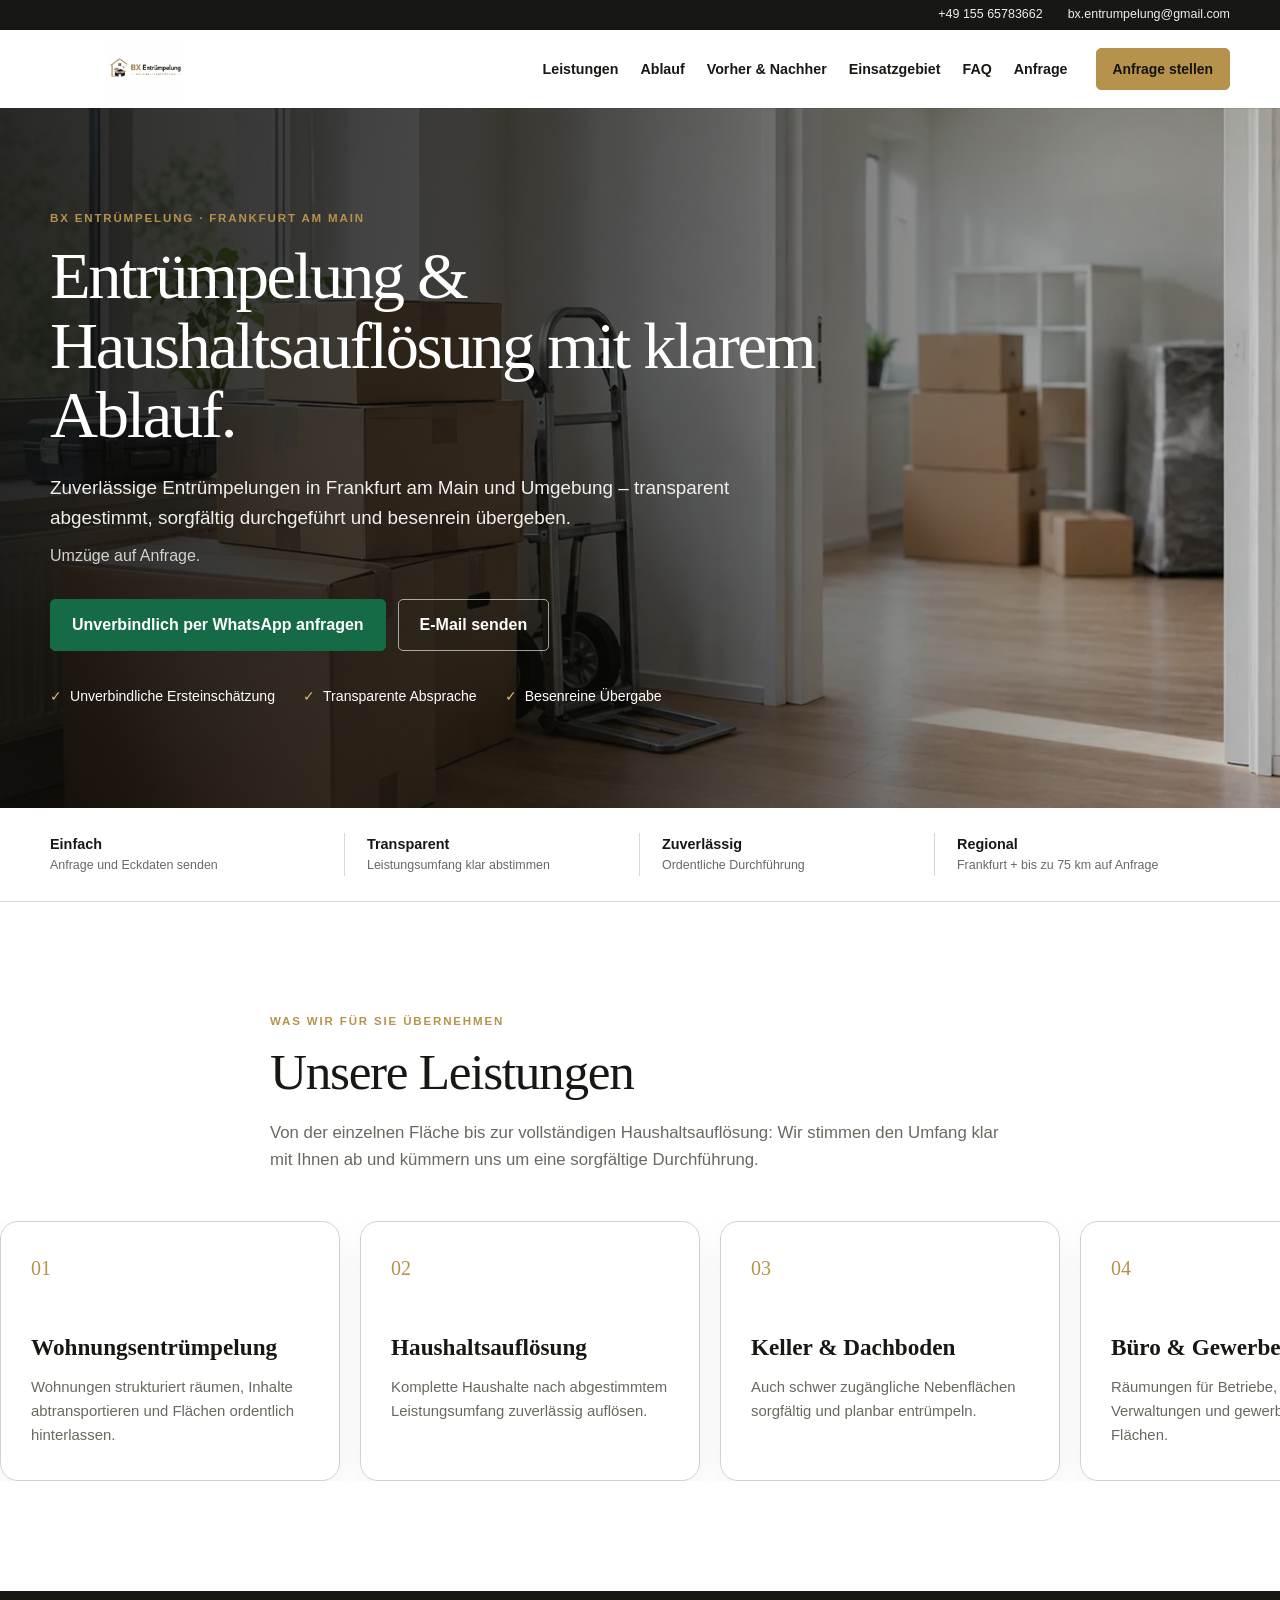
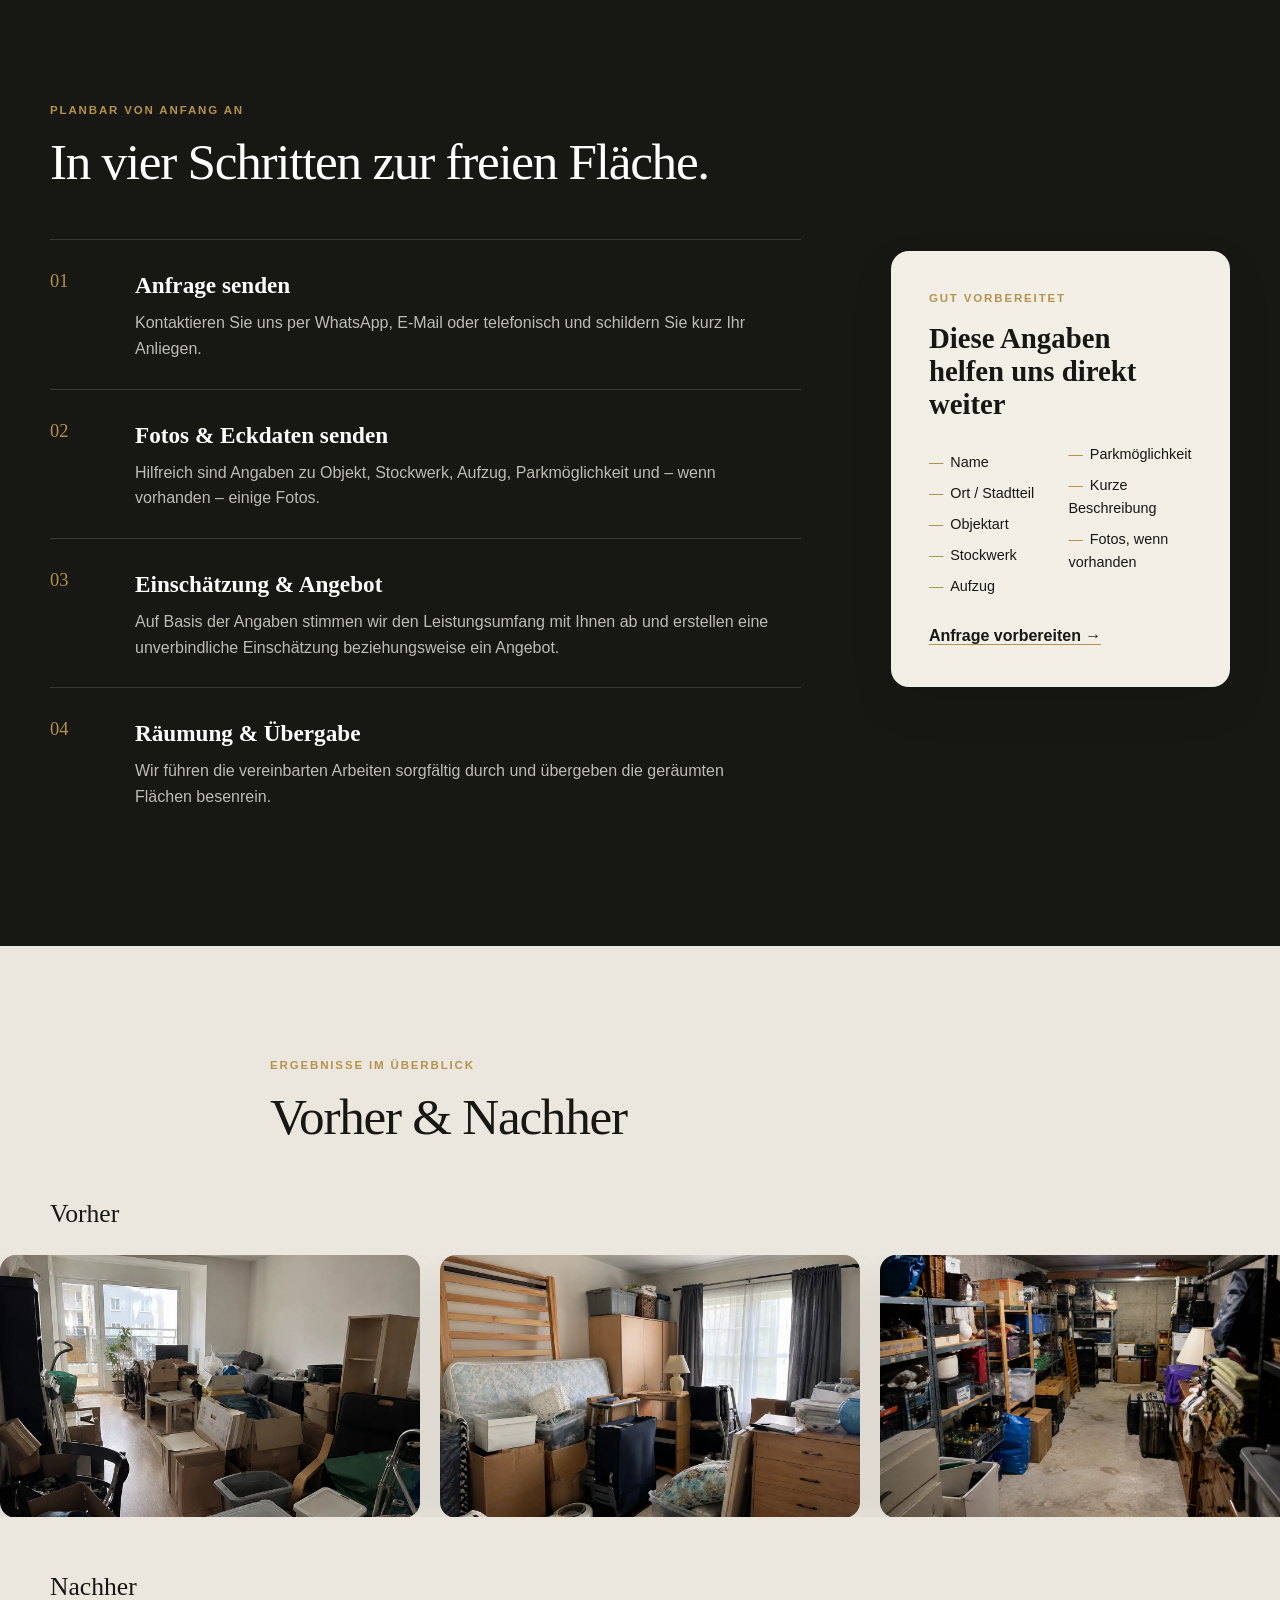
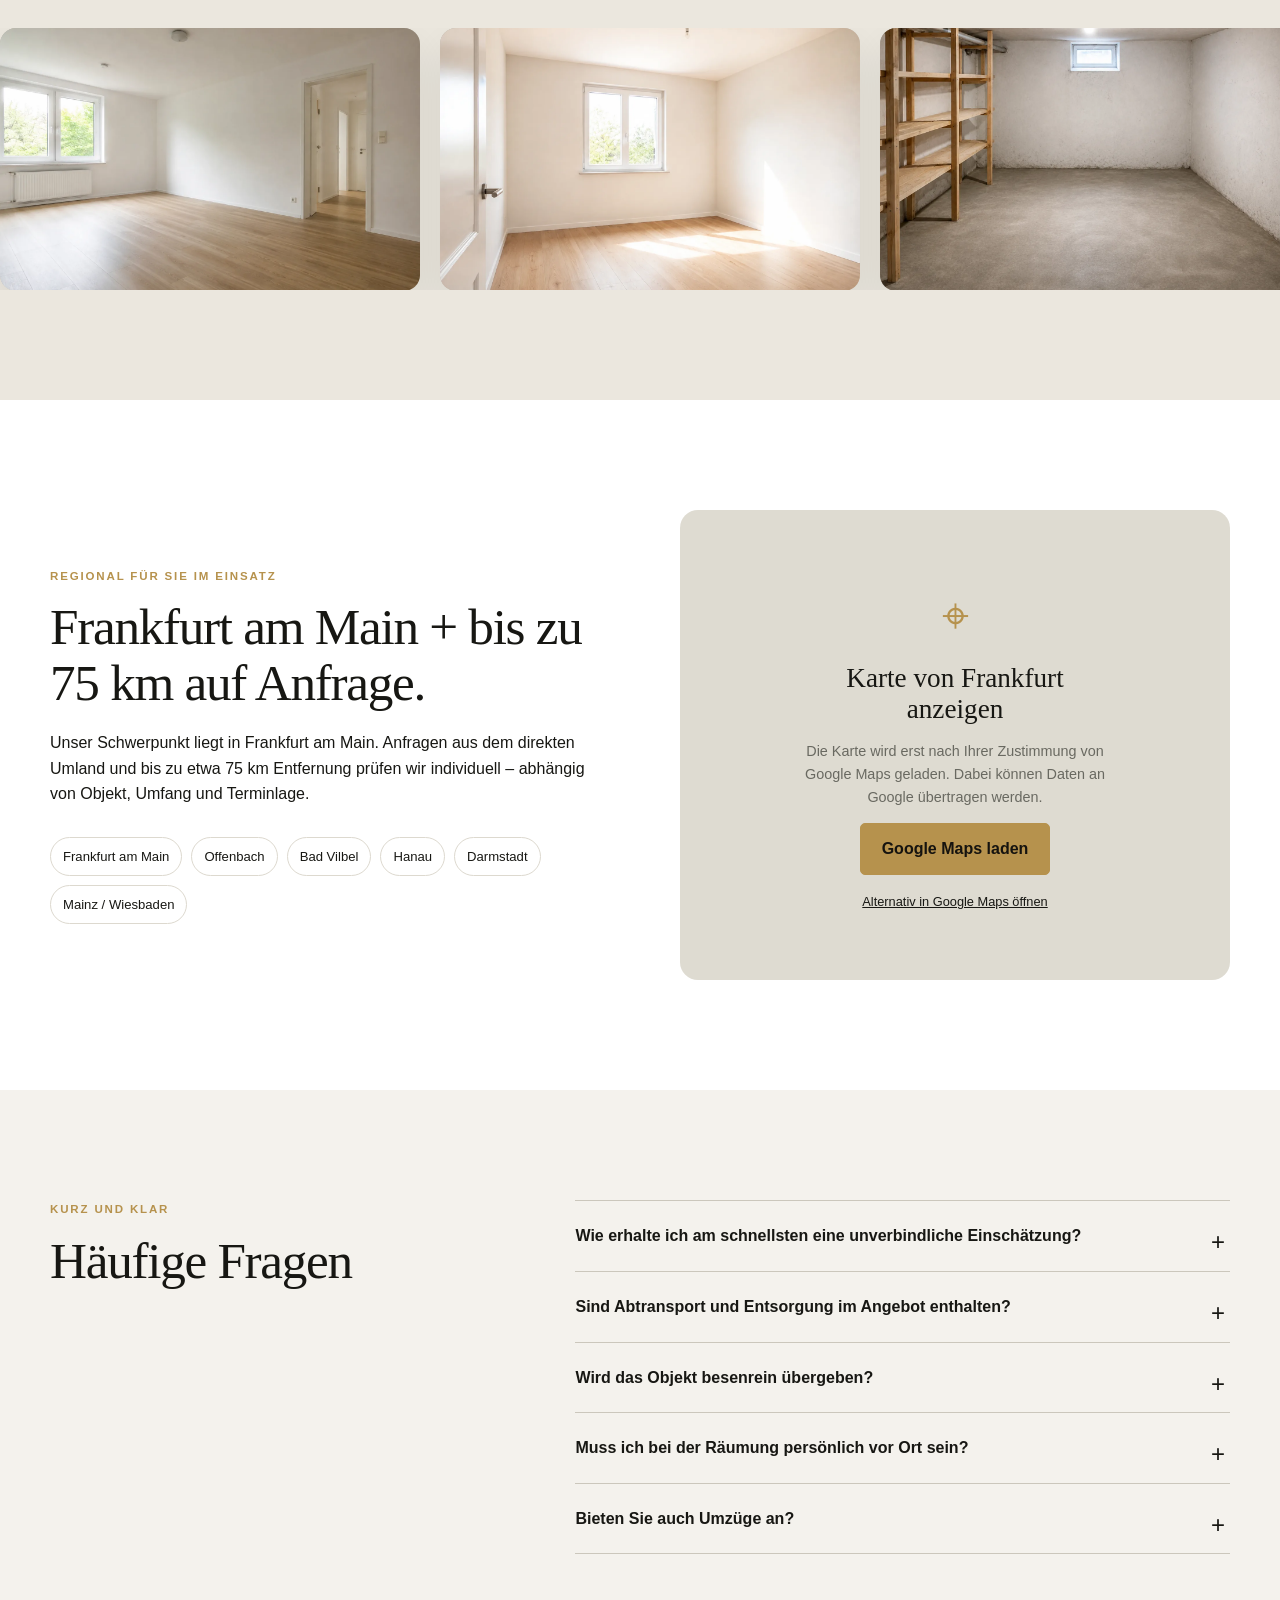
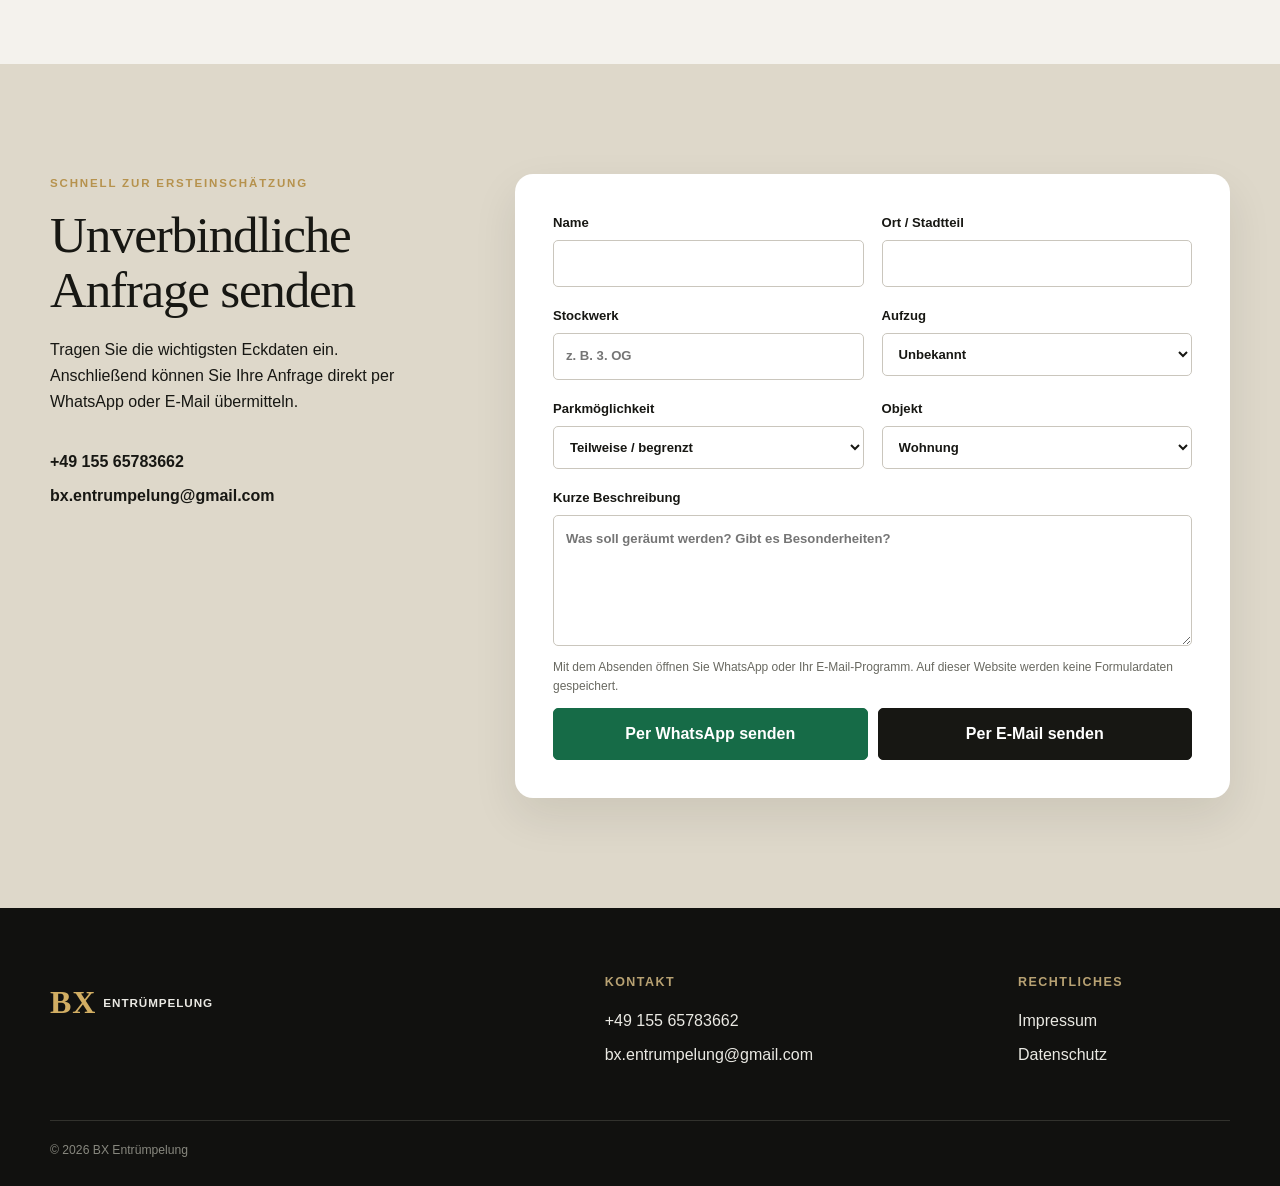
==== index.html @ ff0efdb0 "Fix reliable gallery image loading" ====
<!doctype html>
<html lang="de">
<head>
  <meta charset="utf-8">
  <meta name="viewport" content="width=device-width, initial-scale=1">
  <title>Entrümpelung Frankfurt | BX Entrümpelung &amp; Haushaltsauflösung</title>
  <meta name="description" content="BX Entrümpelung: Entrümpelung, Haushaltsauflösung und Wohnungsentrümpelung in Frankfurt. Transparent abgestimmt und besenrein übergeben.">
  <meta name="theme-color" content="#11110f">
  <meta property="og:title" content="Entrümpelung Frankfurt | BX Entrümpelung">
  <meta property="og:description" content="Zuverlässige Entrümpelungen und Haushaltsauflösungen in Frankfurt am Main und Umgebung.">
  <meta property="og:type" content="website">
  <meta property="og:locale" content="de_DE">
  <meta property="og:image" content="assets/images/hero.webp">
  <link rel="canonical" href="https://bazookabxbilal.github.io/bx-entruempelung-website/">
  <link rel="icon" type="image/webp" href="assets/images/logo-bx-entruempelung.webp">
  <link rel="stylesheet" href="styles.css">
  <script type="application/ld+json">{"@context":"https://schema.org","@type":"LocalBusiness","name":"BX Entrümpelung","description":"Entrümpelung und Haushaltsauflösung in Frankfurt am Main und Umgebung.","telephone":"+49 155 65783662","email":"bx.entrumpelung@gmail.com","address":{"@type":"PostalAddress","streetAddress":"Am Neuenberg 2","postalCode":"60435","addressLocality":"Frankfurt am Main","addressCountry":"DE"},"areaServed":"Frankfurt am Main und Umgebung","url":"https://bazookabxbilal.github.io/bx-entruempelung-website/"}</script>
  <script src="app.js" defer></script>
</head>
<body id="top">
  <a class="skip-link" href="#main">Zum Inhalt springen</a>
  <header class="site-header">
    <div class="contact-strip"><div class="shell"><a href="tel:+4915565783662">+49 155 65783662</a><a href="mailto:bx.entrumpelung@gmail.com">bx.entrumpelung@gmail.com</a></div></div>
    <div class="nav-shell shell">
      <a class="brand" href="#top" aria-label="BX Entrümpelung – Startseite"><img src="assets/images/logo-bx-entruempelung.webp" alt="BX Entrümpelung" width="190" height="64"><span class="brand-fallback" aria-hidden="true"><b>BX</b> ENTRÜMPELUNG</span></a>
      <button class="menu-toggle" type="button" aria-expanded="false" aria-controls="site-nav"><span></span><span></span><span></span><span class="sr-only">Menü öffnen</span></button>
      <nav id="site-nav" aria-label="Hauptnavigation"><a href="#leistungen">Leistungen</a><a href="#ablauf">Ablauf</a><a href="#referenzen">Vorher &amp; Nachher</a><a href="#gebiet">Einsatzgebiet</a><a href="#faq">FAQ</a><a href="#anfrage">Anfrage</a></nav>
      <a class="button button-small desktop-cta" href="#anfrage">Anfrage stellen</a>
    </div>
  </header>

  <main id="main">
    <section class="hero" aria-labelledby="hero-title">
      <div class="hero-media" aria-hidden="true"></div><div class="hero-shade" aria-hidden="true"></div>
      <div class="shell hero-inner reveal">
        <p class="eyebrow">BX Entrümpelung · Frankfurt am Main</p>
        <h1 id="hero-title">Entrümpelung &amp; Haushaltsauflösung mit klarem Ablauf.</h1>
        <p class="hero-copy">Zuverlässige Entrümpelungen in Frankfurt am Main und Umgebung – transparent abgestimmt, sorgfältig durchgeführt und besenrein übergeben.</p>
        <p class="quiet-note">Umzüge auf Anfrage.</p>
        <div class="hero-actions"><a class="button button-whatsapp" href="https://wa.me/4915565783662?text=Hallo%20liebes%20Team%20von%20BX%20Entr%C3%BCmpelung%2C%20ich%20m%C3%B6chte%20gern%20unverbindlich%20anfragen." target="_blank" rel="noopener">Unverbindlich per WhatsApp anfragen</a><a class="button button-ghost" href="mailto:bx.entrumpelung@gmail.com">E-Mail senden</a></div>
        <ul class="hero-trust"><li>Unverbindliche Ersteinschätzung</li><li>Transparente Absprache</li><li>Besenreine Übergabe</li></ul>
      </div>
    </section>

    <section class="trust-bar" aria-label="Ihre Vorteile"><div class="shell trust-grid"><div><b>Einfach</b><span>Anfrage und Eckdaten senden</span></div><div><b>Transparent</b><span>Leistungsumfang klar abstimmen</span></div><div><b>Zuverlässig</b><span>Ordentliche Durchführung</span></div><div><b>Regional</b><span>Frankfurt + bis zu 75 km auf Anfrage</span></div></div></section>

    <section class="section" id="leistungen"><div class="shell section-head reveal"><p class="eyebrow">Was wir für Sie übernehmen</p><h2>Unsere Leistungen</h2><p>Von der einzelnen Fläche bis zur vollständigen Haushaltsauflösung: Wir stimmen den Umfang klar mit Ihnen ab und kümmern uns um eine sorgfältige Durchführung.</p></div>
      <div class="marquee services-marquee" aria-label="Leistungen"><div class="marquee-track">
        <article class="service-card"><span>01</span><h3>Wohnungsentrümpelung</h3><p>Wohnungen strukturiert räumen, Inhalte abtransportieren und Flächen ordentlich hinterlassen.</p></article>
        <article class="service-card"><span>02</span><h3>Haushaltsauflösung</h3><p>Komplette Haushalte nach abgestimmtem Leistungsumfang zuverlässig auflösen.</p></article>
        <article class="service-card"><span>03</span><h3>Keller &amp; Dachboden</h3><p>Auch schwer zugängliche Nebenflächen sorgfältig und planbar entrümpeln.</p></article>
        <article class="service-card"><span>04</span><h3>Büro &amp; Gewerbe</h3><p>Räumungen für Betriebe, Büros, Verwaltungen und gewerblich genutzte Flächen.</p></article>
        <article class="service-card"><span>05</span><h3>Abbau &amp; Abtransport</h3><p>Leichte Abbauarbeiten sowie fachgerechter Abtransport nach Vereinbarung.</p></article>
        <article class="service-card"><span>06</span><h3>Besenreine Übergabe</h3><p>Nach Abschluss werden die geräumten Flächen ordentlich und besenrein übergeben.</p></article>
        <article class="service-card"><span>07</span><h3>Umzüge auf Anfrage</h3><p>Kleinere Umzüge und Umzugsunterstützung als zusätzliche Leistung.</p></article>
      </div></div>
    </section>

    <section class="section section-dark" id="ablauf"><div class="shell process-layout"><div><div class="section-head reveal"><p class="eyebrow">Planbar von Anfang an</p><h2>In vier Schritten zur freien Fläche.</h2></div><ol class="steps">
      <li class="reveal"><span>01</span><div><h3>Anfrage senden</h3><p>Kontaktieren Sie uns per WhatsApp, E-Mail oder telefonisch und schildern Sie kurz Ihr Anliegen.</p></div></li>
      <li class="reveal"><span>02</span><div><h3>Fotos &amp; Eckdaten senden</h3><p>Hilfreich sind Angaben zu Objekt, Stockwerk, Aufzug, Parkmöglichkeit und – wenn vorhanden – einige Fotos.</p></div></li>
      <li class="reveal"><span>03</span><div><h3>Einschätzung &amp; Angebot</h3><p>Auf Basis der Angaben stimmen wir den Leistungsumfang mit Ihnen ab und erstellen eine unverbindliche Einschätzung beziehungsweise ein Angebot.</p></div></li>
      <li class="reveal"><span>04</span><div><h3>Räumung &amp; Übergabe</h3><p>Wir führen die vereinbarten Arbeiten sorgfältig durch und übergeben die geräumten Flächen besenrein.</p></div></li>
    </ol></div><aside class="info-card reveal"><p class="eyebrow">Gut vorbereitet</p><h3>Diese Angaben helfen uns direkt weiter</h3><ul><li>Name</li><li>Ort / Stadtteil</li><li>Objektart</li><li>Stockwerk</li><li>Aufzug</li><li>Parkmöglichkeit</li><li>Kurze Beschreibung</li><li>Fotos, wenn vorhanden</li></ul><a class="text-link" href="#anfrage">Anfrage vorbereiten →</a></aside></div></section>

    <section class="section gallery-section" id="referenzen"><div class="shell section-head reveal"><p class="eyebrow">Ergebnisse im Überblick</p><h2>Vorher &amp; Nachher</h2></div>
      <div class="gallery-row"><div class="shell"><h3>Vorher</h3></div><div class="marquee gallery-marquee"><div class="marquee-track gallery-track" data-gallery="before"><figure><img src="assets/images/before-1.webp" alt="Raum vor der Entrümpelung" loading="eager" decoding="async" width="640" height="420"></figure><figure><img src="assets/images/before-2.webp" alt="Fläche vor der Räumung" loading="eager" decoding="async" width="640" height="420"></figure><figure><img src="assets/images/before-3.webp" alt="Objekt vor der Haushaltsauflösung" loading="eager" decoding="async" width="640" height="420"></figure></div></div></div>
      <div class="gallery-row"><div class="shell"><h3>Nachher</h3></div><div class="marquee gallery-marquee reverse"><div class="marquee-track gallery-track" data-gallery="after"><figure><img src="assets/images/after-1.webp" alt="Besenreiner Raum nach der Entrümpelung" loading="eager" decoding="async" width="640" height="420"></figure><figure><img src="assets/images/after-2.webp" alt="Geräumte Fläche nach Abschluss" loading="eager" decoding="async" width="640" height="420"></figure><figure><img src="assets/images/after-3.webp" alt="Ordentlich übergebenes Objekt" loading="eager" decoding="async" width="640" height="420"></figure></div></div></div>
    </section>

    <section class="section" id="gebiet"><div class="shell area-layout"><div class="section-head reveal"><p class="eyebrow">Regional für Sie im Einsatz</p><h2>Frankfurt am Main + bis zu 75 km auf Anfrage.</h2><p>Unser Schwerpunkt liegt in Frankfurt am Main. Anfragen aus dem direkten Umland und bis zu etwa 75 km Entfernung prüfen wir individuell – abhängig von Objekt, Umfang und Terminlage.</p><ul class="city-list"><li>Frankfurt am Main</li><li>Offenbach</li><li>Bad Vilbel</li><li>Hanau</li><li>Darmstadt</li><li>Mainz / Wiesbaden</li></ul></div><div class="map-consent reveal" data-map><div><span class="map-mark" aria-hidden="true">⌖</span><h3>Karte von Frankfurt anzeigen</h3><p>Die Karte wird erst nach Ihrer Zustimmung von Google Maps geladen. Dabei können Daten an Google übertragen werden.</p><button class="button map-button" type="button">Google Maps laden</button><a href="https://www.google.com/maps/search/?api=1&amp;query=Frankfurt+am+Main" target="_blank" rel="noopener">Alternativ in Google Maps öffnen</a></div></div></div></section>

    <section class="section section-soft" id="faq"><div class="shell faq-layout"><div class="section-head reveal"><p class="eyebrow">Kurz und klar</p><h2>Häufige Fragen</h2></div><div class="faq-list reveal">
      <details><summary>Wie erhalte ich am schnellsten eine unverbindliche Einschätzung?</summary><p>Am schnellsten über WhatsApp oder E-Mail mit einigen Fotos und den wichtigsten Eckdaten wie Ort, Objektart, Stockwerk, Aufzug und Parkmöglichkeit.</p></details>
      <details><summary>Sind Abtransport und Entsorgung im Angebot enthalten?</summary><p>Der genaue Leistungsumfang wird vorab gemeinsam abgestimmt. Abtransport und Entsorgung werden dabei transparent im Angebot berücksichtigt, sodass Sie vor Beginn wissen, welche Leistungen enthalten sind.</p></details>
      <details><summary>Wird das Objekt besenrein übergeben?</summary><p>Ja. Nach Abschluss der vereinbarten Arbeiten übergeben wir die geräumten Flächen ordentlich und besenrein.</p></details>
      <details><summary>Muss ich bei der Räumung persönlich vor Ort sein?</summary><p>Nicht zwingend. Je nach Situation ist auch eine vorab abgestimmte Schlüsselübergabe möglich. Den Ablauf klären wir gemeinsam vor dem Termin.</p></details>
      <details><summary>Bieten Sie auch Umzüge an?</summary><p>Ja. Kleinere Umzüge und Umzugsunterstützung bieten wir auf Anfrage als zusätzliche Leistung an.</p></details>
    </div></div></section>

    <section class="section request-section" id="anfrage"><div class="shell request-layout"><div class="section-head reveal"><p class="eyebrow">Schnell zur Ersteinschätzung</p><h2>Unverbindliche Anfrage senden</h2><p>Tragen Sie die wichtigsten Eckdaten ein. Anschließend können Sie Ihre Anfrage direkt per WhatsApp oder E-Mail übermitteln.</p><div class="direct-contact"><a href="tel:+4915565783662">+49 155 65783662</a><a href="mailto:bx.entrumpelung@gmail.com">bx.entrumpelung@gmail.com</a></div></div>
      <form id="request-form" class="request-form reveal"><div class="form-grid"><label>Name<input name="name" autocomplete="name" required></label><label>Ort / Stadtteil<input name="location" autocomplete="address-level2" required></label><label>Stockwerk<input name="floor" placeholder="z. B. 3. OG"></label><label>Aufzug<select name="elevator"><option>Ja</option><option>Nein</option><option selected>Unbekannt</option></select></label><label>Parkmöglichkeit<select name="parking"><option>Ja</option><option>Nein</option><option selected>Teilweise / begrenzt</option></select></label><label>Objekt<select name="object"><option>Wohnung</option><option>Haus / Haushaltsauflösung</option><option>Keller / Dachboden</option><option>Büro / Gewerbe</option><option>Garage</option><option>Umzug auf Anfrage</option><option>Sonstiges</option></select></label><label class="full">Kurze Beschreibung<textarea name="description" rows="5" required placeholder="Was soll geräumt werden? Gibt es Besonderheiten?"></textarea></label></div><p class="form-note">Mit dem Absenden öffnen Sie WhatsApp oder Ihr E-Mail-Programm. Auf dieser Website werden keine Formulardaten gespeichert.</p><div class="form-actions"><button class="button button-whatsapp" type="submit" data-submit="whatsapp">Per WhatsApp senden</button><button class="button button-dark" type="submit" data-submit="email">Per E-Mail senden</button></div></form>
    </div></section>
  </main>

  <footer><div class="shell footer-grid"><a class="brand footer-brand" href="#top"><img src="assets/images/logo-bx-entruempelung.webp" alt="BX Entrümpelung" width="190" height="64"><span class="brand-fallback" aria-hidden="true"><b>BX</b> ENTRÜMPELUNG</span></a><div><b>Kontakt</b><a href="tel:+4915565783662">+49 155 65783662</a><a href="mailto:bx.entrumpelung@gmail.com">bx.entrumpelung@gmail.com</a></div><div><b>Rechtliches</b><a href="rechtliches.html#impressum">Impressum</a><a href="rechtliches.html#datenschutz">Datenschutz</a></div></div><div class="shell copyright">© <span id="year"></span> BX Entrümpelung</div></footer>
  <div class="mobile-actions" aria-label="Schnellkontakt"><a href="tel:+4915565783662">Anrufen</a><a href="https://wa.me/4915565783662" target="_blank" rel="noopener">WhatsApp</a></div>
</body>
</html>
---- styles.css ----
:root{--ink:#171713;--muted:#696961;--paper:#fff;--soft:#f4f2ed;--gold:#b6924d;--line:#ddd9cf;--green:#166b47;--shell:1180px;--radius:18px;--shadow:0 18px 45px rgba(18,18,14,.09)}*{box-sizing:border-box}html{scroll-behavior:smooth;scroll-padding-top:110px}body{margin:0;color:var(--ink);background:var(--paper);font-family:Inter,ui-sans-serif,-apple-system,BlinkMacSystemFont,"Segoe UI",sans-serif;line-height:1.6;-webkit-font-smoothing:antialiased}body.menu-open{overflow:hidden}a{color:inherit;text-decoration:none}img{display:block;max-width:100%}button,input,select,textarea{font:inherit}.shell{width:min(var(--shell),calc(100% - 48px));margin-inline:auto}.skip-link{position:fixed;z-index:1000;top:8px;left:8px;padding:10px 14px;background:#fff;transform:translateY(-150%)}.skip-link:focus{transform:none}.sr-only{position:absolute;width:1px;height:1px;padding:0;margin:-1px;overflow:hidden;clip:rect(0,0,0,0);white-space:nowrap;border:0}.site-header{position:sticky;z-index:50;top:0;background:rgba(255,255,255,.96);box-shadow:0 1px 0 rgba(20,20,16,.1);backdrop-filter:blur(14px)}.contact-strip{background:var(--ink);color:#eee;font-size:.78rem}.contact-strip .shell{height:30px;display:flex;justify-content:flex-end;gap:25px;align-items:center}.contact-strip a:hover{color:#d4b46e}.nav-shell{height:78px;display:flex;align-items:center;gap:28px}.brand{position:relative;display:flex;width:190px;height:60px;align-items:center;flex:none}.brand img{width:100%;height:100%;object-fit:contain}.brand-fallback{position:absolute;inset:0;display:none;align-items:center;gap:7px;font-size:.73rem;font-weight:700;letter-spacing:.08em}.brand-fallback b{font-family:Georgia,serif;font-size:2rem;color:var(--gold)}.brand.image-missing img{display:none}.brand.image-missing .brand-fallback{display:flex}nav{display:flex;gap:22px;margin-left:auto;align-items:center}nav a{font-size:.89rem;font-weight:600}nav a:hover{color:#8b6b2f}.button{display:inline-flex;min-height:50px;align-items:center;justify-content:center;border:1px solid var(--gold);border-radius:5px;padding:12px 21px;background:var(--gold);color:#15130f;font-weight:750;cursor:pointer;transition:transform .2s,box-shadow .2s,background .2s}.button:hover{transform:translateY(-2px);box-shadow:0 10px 24px rgba(0,0,0,.15)}.button:focus-visible,a:focus-visible,summary:focus-visible,input:focus-visible,select:focus-visible,textarea:focus-visible{outline:3px solid #cfaa5b;outline-offset:3px}.button-small{min-height:42px;padding:9px 16px;font-size:.87rem}.button-whatsapp{border-color:var(--green);background:var(--green);color:#fff}.button-ghost{background:transparent;color:#fff;border-color:rgba(255,255,255,.6)}.button-dark{background:var(--ink);border-color:var(--ink);color:#fff}.menu-toggle{display:none;background:none;border:0;width:44px;height:44px;padding:10px}.menu-toggle span:not(.sr-only){display:block;height:2px;background:var(--ink);margin:5px 0}.hero{position:relative;min-height:700px;display:flex;align-items:center;overflow:hidden;color:#fff;background:#28271f}.hero-media{position:absolute;inset:0;background-image:linear-gradient(120deg,#39372d,#77705e);background-image:url("assets/images/hero.webp"),linear-gradient(120deg,#39372d,#77705e);background-size:cover;background-position:center}.hero-shade{position:absolute;inset:0;background:linear-gradient(90deg,rgba(10,10,8,.88) 0%,rgba(10,10,8,.68) 49%,rgba(10,10,8,.2) 100%)}.hero-inner{position:relative;padding-block:100px;z-index:1}.eyebrow{text-transform:uppercase;letter-spacing:.16em;font-size:.72rem;font-weight:800;color:var(--gold);margin:0 0 14px}.hero h1{font-family:Georgia,"Times New Roman",serif;font-weight:500;line-height:1.04;font-size:clamp(2.8rem,5.2vw,5.15rem);max-width:900px;margin:0 0 24px;letter-spacing:-.035em}.hero-copy{max-width:700px;font-size:clamp(1rem,1.5vw,1.18rem);color:#efeee9;margin:0 0 10px}.quiet-note{margin:0 0 30px;color:#d4d1c8}.hero-actions{display:flex;gap:12px;flex-wrap:wrap}.hero-trust{display:flex;gap:28px;flex-wrap:wrap;list-style:none;margin:34px 0 0;padding:0;font-size:.88rem}.hero-trust li:before{content:"✓";color:#d9b96c;margin-right:8px}.trust-bar{border-bottom:1px solid var(--line)}.trust-grid{display:grid;grid-template-columns:repeat(4,1fr);padding-block:25px}.trust-grid div{padding:0 22px;border-right:1px solid var(--line)}.trust-grid div:first-child{padding-left:0}.trust-grid div:last-child{border:0}.trust-grid b,.trust-grid span{display:block}.trust-grid b{font-size:.9rem}.trust-grid span{font-size:.78rem;color:var(--muted)}.section{padding:110px 0;overflow:hidden}.section-head{max-width:740px}.section-head h2{font-family:Georgia,"Times New Roman",serif;font-size:clamp(2.2rem,4vw,3.85rem);font-weight:500;line-height:1.08;letter-spacing:-.025em;margin:0 0 20px}.section-head>p:last-child{color:var(--muted);font-size:1.05rem}.marquee{display:flex;width:100%;overflow:hidden;margin-top:48px}.marquee-track{display:flex;gap:20px;width:max-content;animation:scroll 48s linear infinite;will-change:transform}.marquee:hover .marquee-track{animation-play-state:paused}.service-card{width:340px;min-height:260px;padding:30px;border:1px solid #d7d0c2;border-radius:var(--radius);background:rgba(255,255,255,.97);box-shadow:0 10px 30px rgba(24,22,16,.06)}.service-card>span{font-family:Georgia,serif;color:var(--gold);font-size:1.25rem}.service-card h3{font-family:Georgia,serif;font-size:1.45rem;margin:45px 0 10px}.service-card p{margin:0;color:var(--muted);font-size:.93rem}.section-dark{background:var(--ink);color:#fff}.process-layout{display:grid;grid-template-columns:minmax(0,1.55fr) minmax(300px,.7fr);gap:90px}.steps{list-style:none;margin:50px 0 0;padding:0}.steps li{display:grid;grid-template-columns:65px 1fr;gap:20px;padding:27px 0;border-top:1px solid #393932}.steps li>span{color:var(--gold);font-family:Georgia,serif;font-size:1.15rem}.steps h3{font-family:Georgia,serif;font-size:1.45rem;margin:0 0 6px}.steps p{color:#bdbdb5;margin:0;max-width:650px}.info-card{align-self:center;background:#f2efe7;color:var(--ink);border-radius:var(--radius);padding:38px;box-shadow:var(--shadow)}.info-card h3{font-family:Georgia,serif;font-size:1.8rem;line-height:1.15;margin:0 0 22px}.info-card ul{columns:2;list-style:none;padding:0;margin:0 0 25px}.info-card li{margin:8px 0;font-size:.9rem}.info-card li:before{content:"—";color:var(--gold);margin-right:7px}.text-link{font-weight:750;border-bottom:1px solid var(--gold)}.gallery-section{background:#ebe7de}.gallery-row{margin-top:55px}.gallery-row h3{font:500 1.6rem Georgia,serif}.gallery-marquee{margin-top:18px}.gallery-track{animation-duration:55s}.gallery-marquee.reverse .gallery-track{animation-direction:reverse}.gallery-track figure{width:420px;aspect-ratio:16/10;margin:0;border-radius:16px;background:linear-gradient(135deg,#b4afa5,#ddd8cd);box-shadow:var(--shadow);overflow:hidden;position:relative}.gallery-track figure:after{content:"BX";position:absolute;inset:0;display:grid;place-items:center;color:rgba(255,255,255,.55);font:3rem Georgia,serif;pointer-events:none}.gallery-track figure.loaded:after{display:none}.gallery-track img{width:100%;height:100%;object-fit:cover}.area-layout{display:grid;grid-template-columns:1fr 1fr;gap:80px;align-items:center}.city-list{display:flex;flex-wrap:wrap;gap:9px;list-style:none;padding:0;margin:30px 0 0}.city-list li{padding:8px 12px;border:1px solid var(--line);border-radius:30px;font-size:.82rem}.map-consent{min-height:470px;border-radius:var(--radius);background:#dedbd1;overflow:hidden;display:grid;place-items:center;text-align:center}.map-consent>div{max-width:380px;padding:30px}.map-consent h3{font:500 1.7rem Georgia,serif;margin:8px}.map-consent p{color:var(--muted);font-size:.9rem}.map-consent a{display:block;text-decoration:underline;margin-top:17px;font-size:.8rem}.map-mark{font-size:3rem;color:var(--gold)}.map-consent iframe{width:100%;height:470px;border:0}.section-soft{background:var(--soft)}.faq-layout{display:grid;grid-template-columns:.65fr 1fr;gap:100px}.faq-list details{border-top:1px solid #cbc7bc}.faq-list details:last-child{border-bottom:1px solid #cbc7bc}.faq-list summary{cursor:pointer;list-style:none;font-weight:700;padding:22px 45px 22px 0;position:relative}.faq-list summary::-webkit-details-marker{display:none}.faq-list summary:after{content:"+";position:absolute;right:5px;font-size:1.5rem;font-weight:400}.faq-list details[open] summary:after{content:"−"}.faq-list details p{margin:0 45px 22px 0;color:var(--muted)}.request-section{background:#ded8ca}.request-layout{display:grid;grid-template-columns:.7fr 1.3fr;gap:80px}.direct-contact{margin-top:35px}.direct-contact a{display:block;font-weight:750;margin:8px 0}.request-form{background:#fff;padding:38px;border-radius:var(--radius);box-shadow:var(--shadow)}.form-grid{display:grid;grid-template-columns:1fr 1fr;gap:18px}.form-grid label{font-size:.82rem;font-weight:750}.form-grid .full{grid-column:1/-1}.form-grid input,.form-grid select,.form-grid textarea{display:block;width:100%;margin-top:7px;border:1px solid #cac6bd;border-radius:5px;background:#fff;padding:12px;color:var(--ink)}.form-grid textarea{resize:vertical}.form-note{font-size:.75rem;color:var(--muted)}.form-actions{display:flex;gap:10px;flex-wrap:wrap}.form-actions .button{flex:1}footer{background:#11110f;color:#eae9e3;padding:65px 0 25px}.footer-grid{display:grid;grid-template-columns:1.4fr 1fr .6fr;gap:60px}.footer-grid>div b,.footer-grid>div a{display:block;margin-bottom:8px}.footer-grid>div b{color:#b8a273;font-size:.78rem;text-transform:uppercase;letter-spacing:.12em;margin-bottom:15px}.footer-brand .brand-fallback b{color:#d2ae63}.copyright{margin-top:45px;border-top:1px solid #32322d;padding-top:20px;color:#88887f;font-size:.76rem}.mobile-actions{display:none}.reveal{opacity:0;transform:translateY(20px);transition:opacity .7s ease,transform .7s ease}.reveal.visible{opacity:1;transform:none}@keyframes scroll{to{transform:translateX(calc(-50% - 10px))}}
@media(max-width:980px){nav{position:fixed;inset:108px 0 0;background:#fff;display:flex;flex-direction:column;align-items:flex-start;padding:35px 24px;gap:0;transform:translateX(100%);transition:transform .3s}nav.open{transform:none}nav a{width:100%;font:500 1.45rem Georgia,serif;padding:15px 0;border-bottom:1px solid var(--line)}.menu-toggle{display:block;margin-left:auto}.desktop-cta{display:none}.process-layout,.area-layout,.faq-layout,.request-layout{grid-template-columns:1fr;gap:55px}.info-card{max-width:600px}.faq-layout{gap:20px}.trust-grid{grid-template-columns:1fr 1fr;row-gap:24px}.trust-grid div:nth-child(2){border-right:0}.request-layout .section-head{max-width:620px}}
@media(max-width:640px){.shell{width:min(100% - 32px,var(--shell))}.contact-strip{display:none}.nav-shell{height:74px}.brand{width:158px;height:52px}nav{inset:74px 0 0}.hero{min-height:650px}.hero-inner{padding-block:75px}.hero h1{font-size:clamp(2.35rem,12vw,3.4rem)}.hero-shade{background:rgba(10,10,8,.72)}.hero-actions .button{width:100%}.hero-trust{display:grid;gap:8px}.trust-grid{grid-template-columns:1fr;padding-block:12px}.trust-grid div{border-right:0;border-bottom:1px solid var(--line);padding:13px 0}.trust-grid div:last-child{border:0}.section{padding:78px 0}.service-card{width:286px;min-height:245px;padding:24px}.service-card h3{margin-top:34px}.process-layout{gap:38px}.steps li{grid-template-columns:48px 1fr}.info-card{padding:28px}.info-card ul{columns:1}.gallery-track figure{width:290px}.gallery-row{margin-top:38px}.map-consent,.map-consent iframe{min-height:390px;height:390px}.request-form{padding:22px}.form-grid{grid-template-columns:1fr}.form-actions{flex-direction:column}.footer-grid{grid-template-columns:1fr;gap:35px}.mobile-actions{display:grid;position:fixed;z-index:45;bottom:0;left:0;right:0;grid-template-columns:1fr 1fr;padding:8px 12px calc(8px + env(safe-area-inset-bottom));background:rgba(17,17,15,.96);gap:8px}.mobile-actions a{display:grid;place-items:center;min-height:45px;border:1px solid #777265;border-radius:5px;color:#fff;font-weight:750}.mobile-actions a:last-child{background:var(--green);border-color:var(--green)}body{padding-bottom:calc(61px + env(safe-area-inset-bottom))}}
@media(prefers-reduced-motion:reduce){html{scroll-behavior:auto}.marquee-track{animation:none}.reveal{opacity:1;transform:none;transition:none}.button,nav{transition:none}}
body{overflow-x:hidden}
@media(max-width:980px){nav{display:none;transform:none}nav.open{display:flex;transform:none}}
@media(max-width:640px){.hero h1{font-size:clamp(2.2rem,11vw,3.15rem);hyphens:auto;overflow-wrap:break-word}}
.footer-brand img{display:none}.footer-brand .brand-fallback{display:flex}
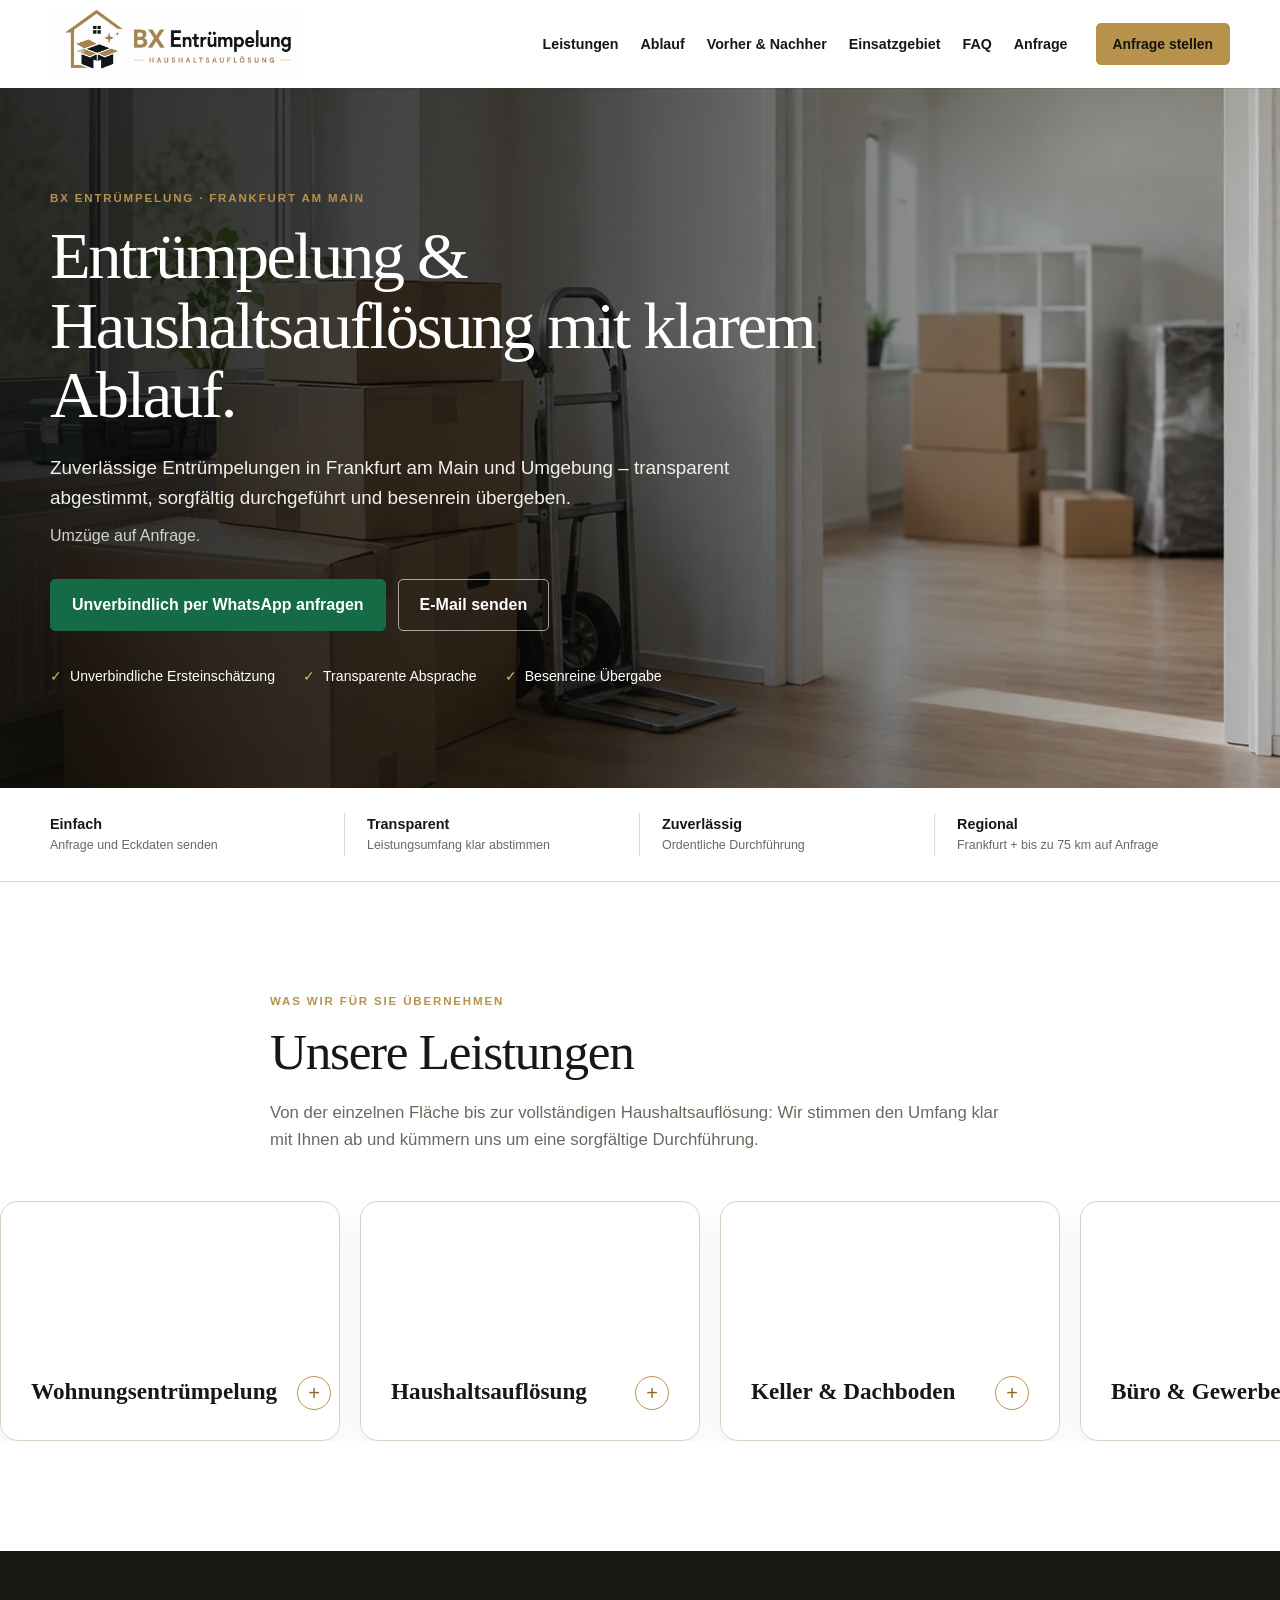
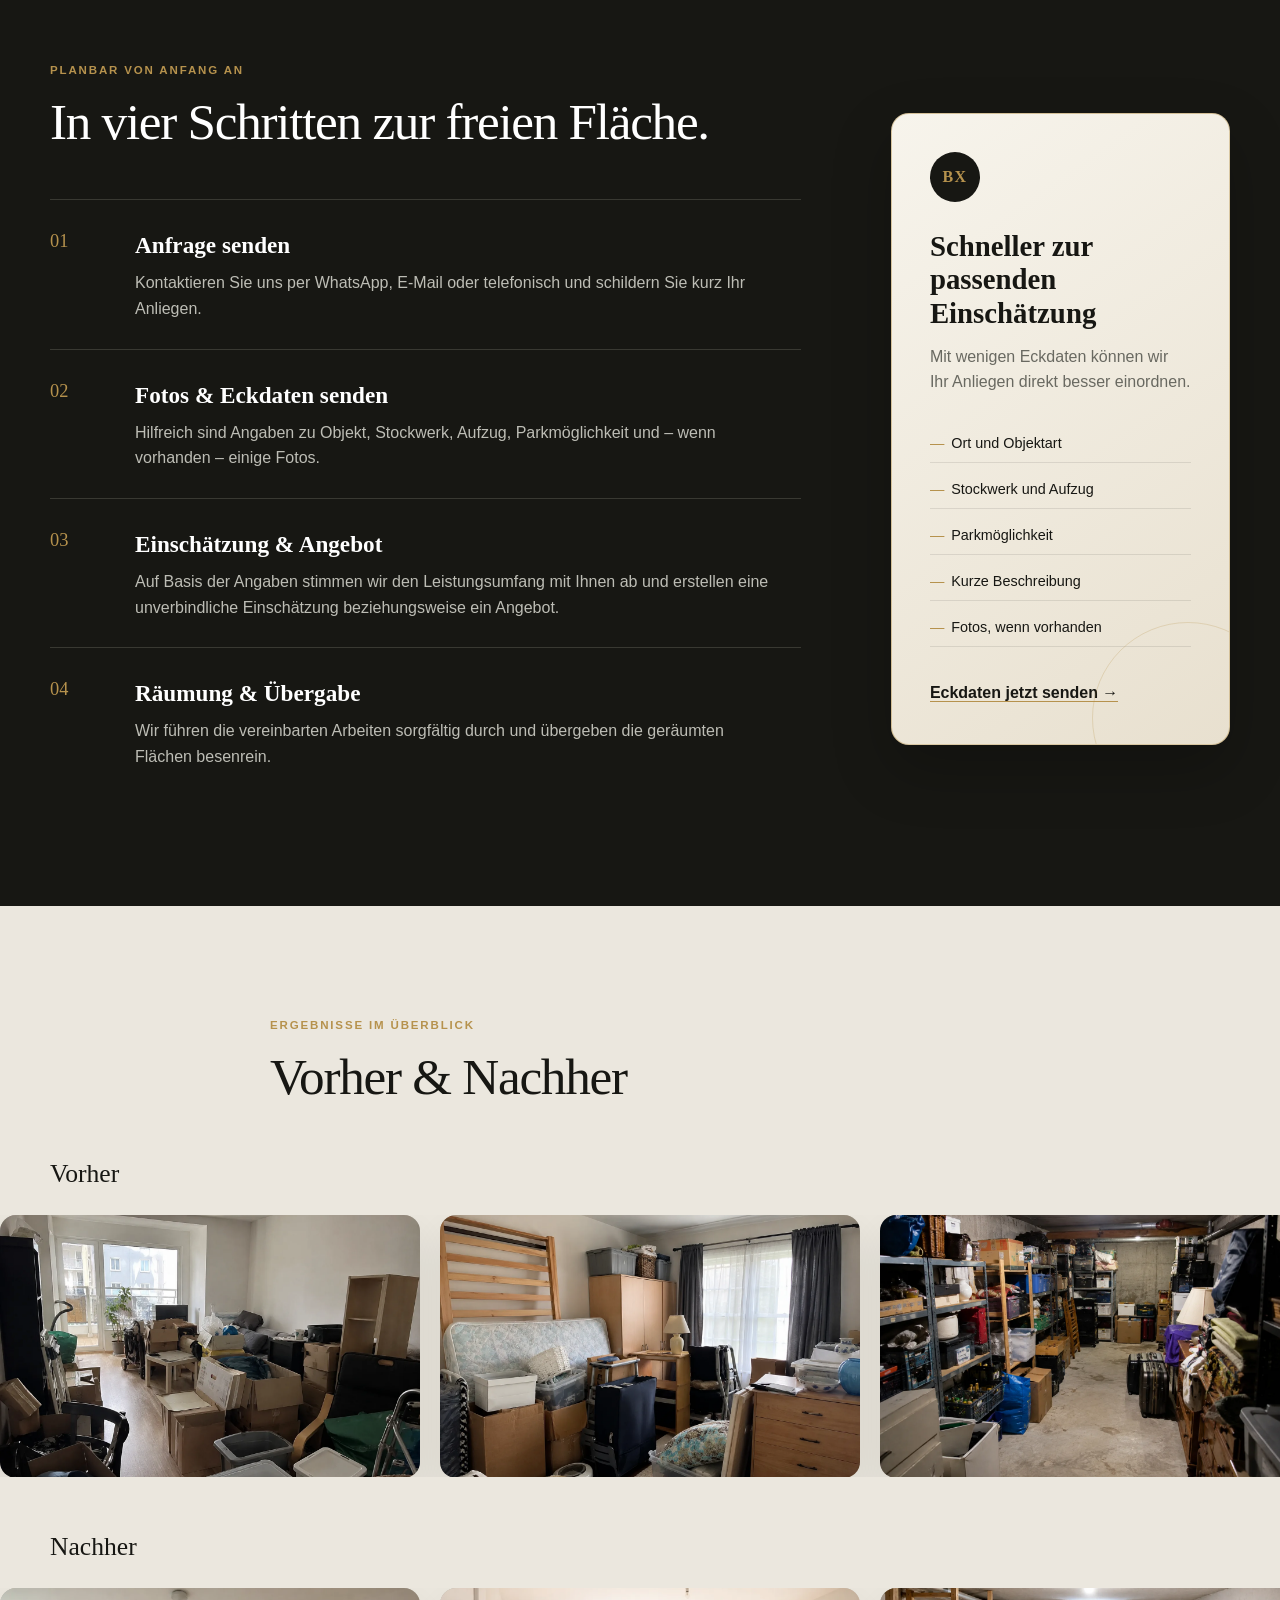
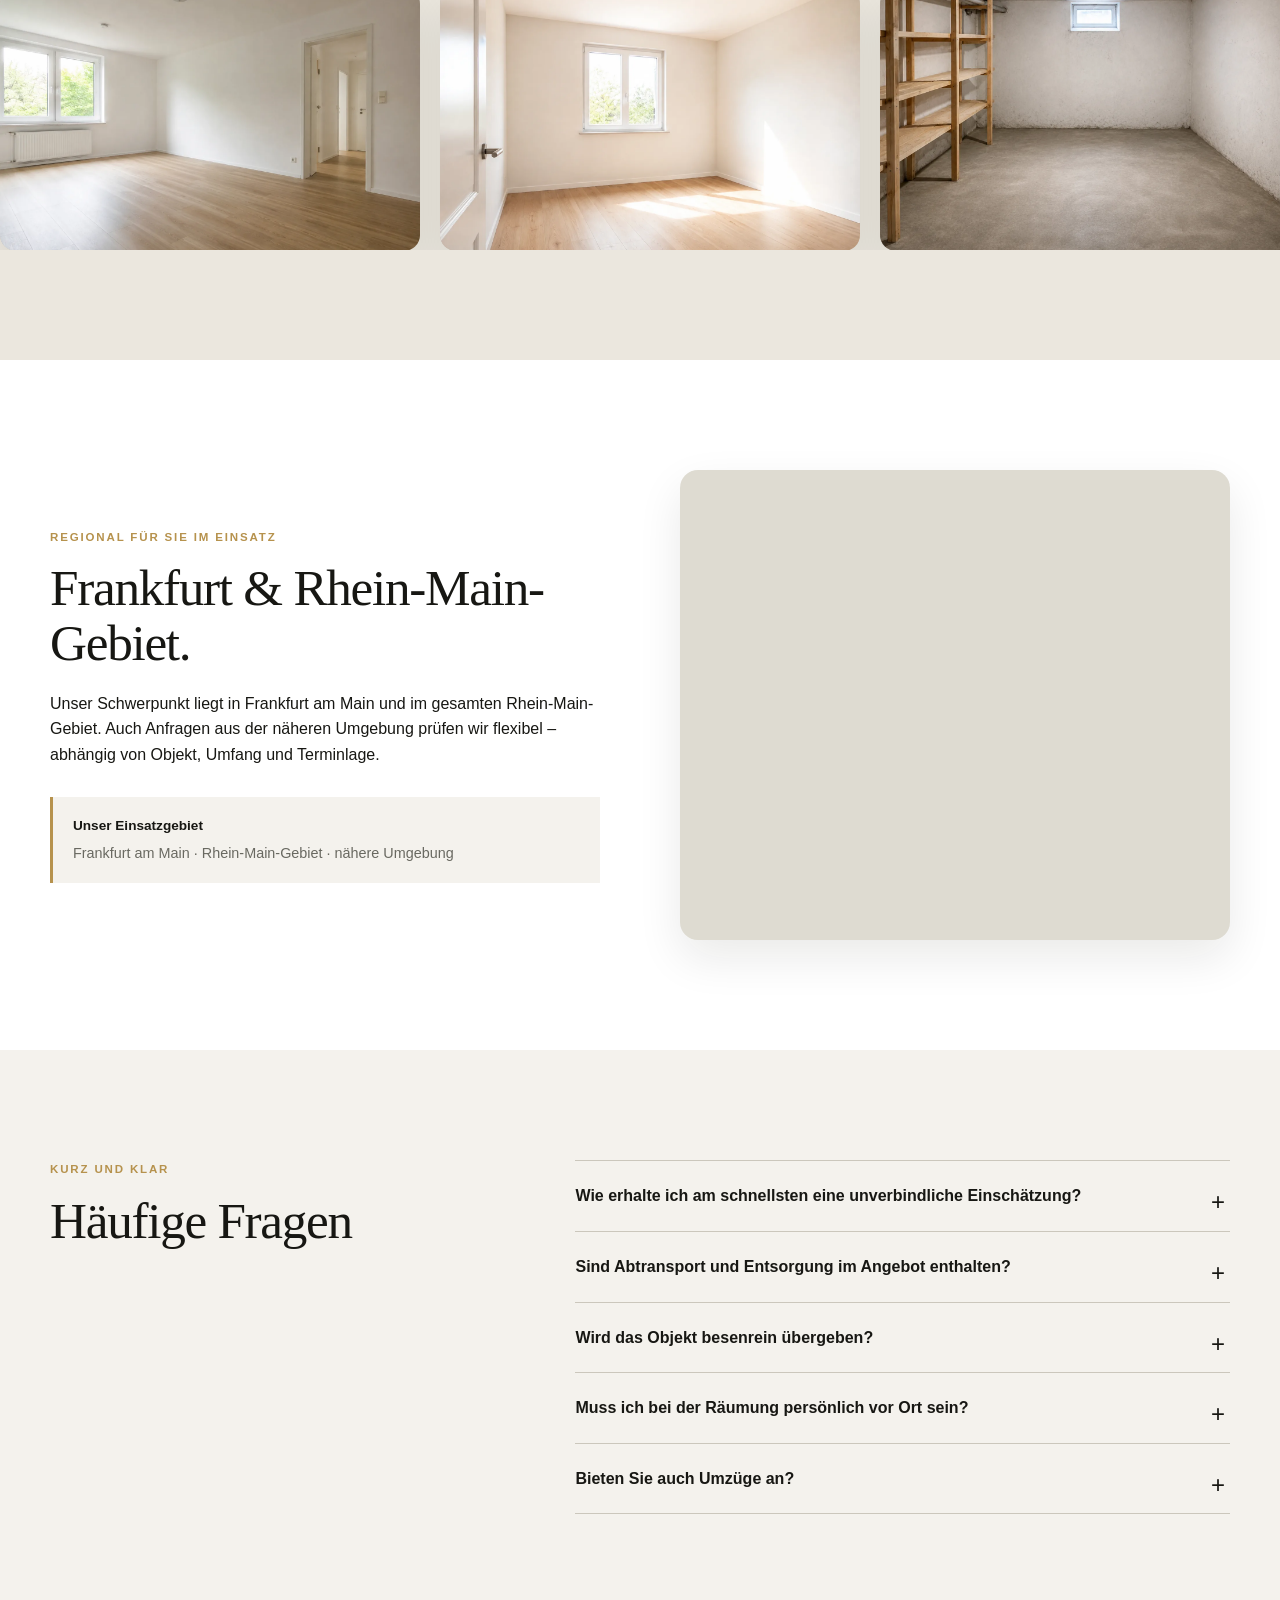
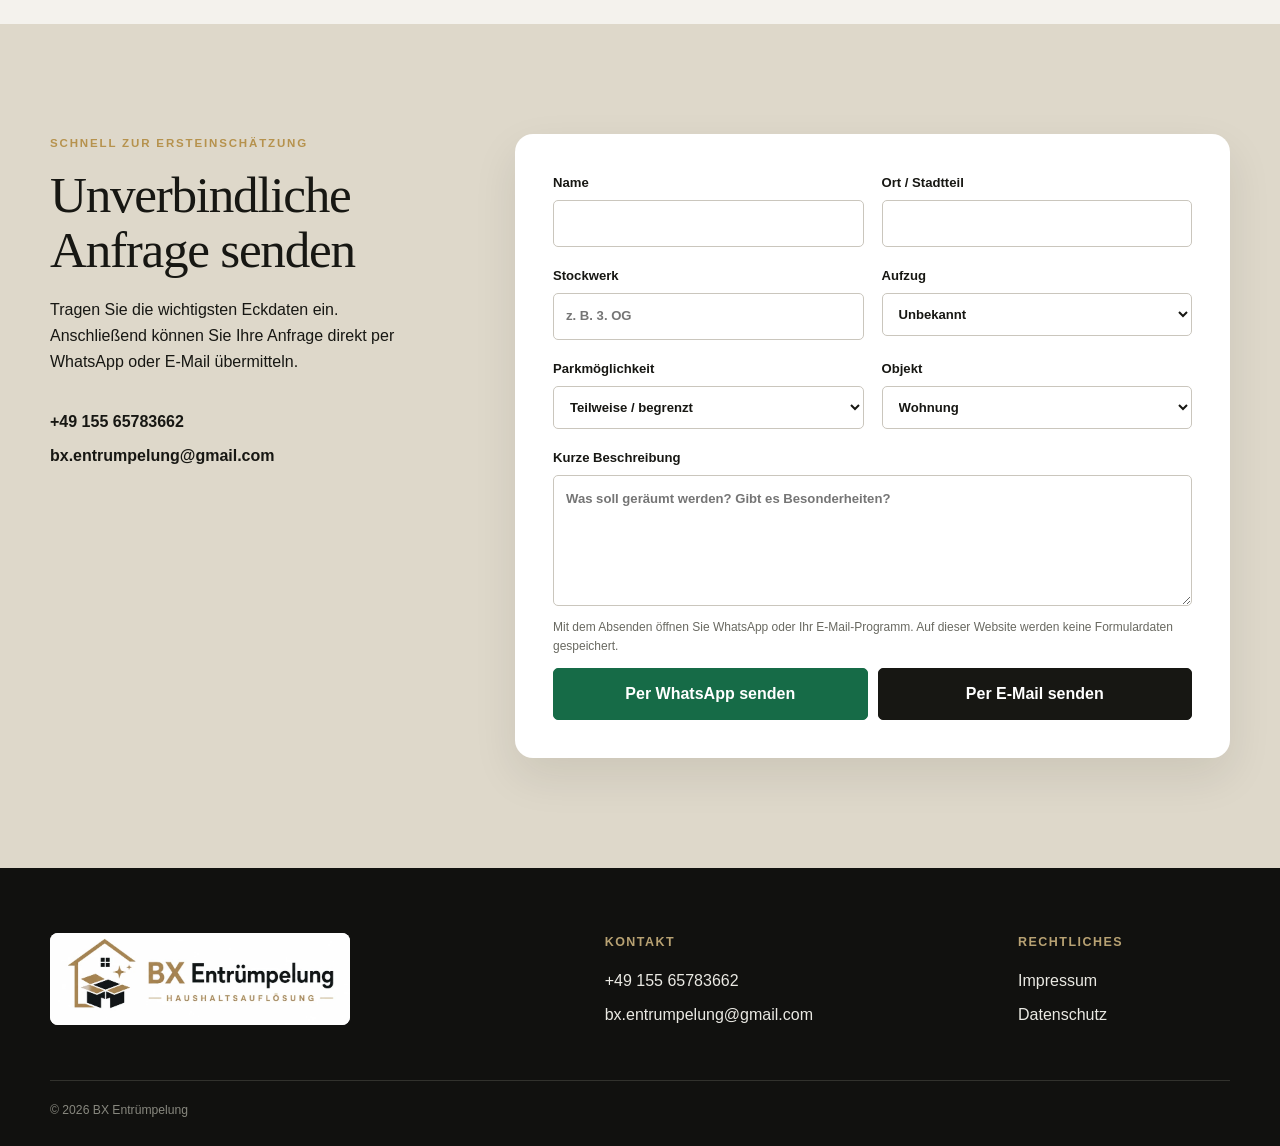
==== commit e2cc4667: "Refine services, branding, and regional section" ====
--- a/index.html
+++ b/index.html
@@ -20,7 +20,6 @@
 <body id="top">
   <a class="skip-link" href="#main">Zum Inhalt springen</a>
   <header class="site-header">
-    <div class="contact-strip"><div class="shell"><a href="tel:+4915565783662">+49 155 65783662</a><a href="mailto:bx.entrumpelung@gmail.com">bx.entrumpelung@gmail.com</a></div></div>
     <div class="nav-shell shell">
       <a class="brand" href="#top" aria-label="BX Entrümpelung – Startseite"><img src="assets/images/logo-bx-entruempelung.webp" alt="BX Entrümpelung" width="190" height="64"><span class="brand-fallback" aria-hidden="true"><b>BX</b> ENTRÜMPELUNG</span></a>
       <button class="menu-toggle" type="button" aria-expanded="false" aria-controls="site-nav"><span></span><span></span><span></span><span class="sr-only">Menü öffnen</span></button>
@@ -46,13 +45,13 @@
 
     <section class="section" id="leistungen"><div class="shell section-head reveal"><p class="eyebrow">Was wir für Sie übernehmen</p><h2>Unsere Leistungen</h2><p>Von der einzelnen Fläche bis zur vollständigen Haushaltsauflösung: Wir stimmen den Umfang klar mit Ihnen ab und kümmern uns um eine sorgfältige Durchführung.</p></div>
       <div class="marquee services-marquee" aria-label="Leistungen"><div class="marquee-track">
-        <article class="service-card"><span>01</span><h3>Wohnungsentrümpelung</h3><p>Wohnungen strukturiert räumen, Inhalte abtransportieren und Flächen ordentlich hinterlassen.</p></article>
-        <article class="service-card"><span>02</span><h3>Haushaltsauflösung</h3><p>Komplette Haushalte nach abgestimmtem Leistungsumfang zuverlässig auflösen.</p></article>
-        <article class="service-card"><span>03</span><h3>Keller &amp; Dachboden</h3><p>Auch schwer zugängliche Nebenflächen sorgfältig und planbar entrümpeln.</p></article>
-        <article class="service-card"><span>04</span><h3>Büro &amp; Gewerbe</h3><p>Räumungen für Betriebe, Büros, Verwaltungen und gewerblich genutzte Flächen.</p></article>
-        <article class="service-card"><span>05</span><h3>Abbau &amp; Abtransport</h3><p>Leichte Abbauarbeiten sowie fachgerechter Abtransport nach Vereinbarung.</p></article>
-        <article class="service-card"><span>06</span><h3>Besenreine Übergabe</h3><p>Nach Abschluss werden die geräumten Flächen ordentlich und besenrein übergeben.</p></article>
-        <article class="service-card"><span>07</span><h3>Umzüge auf Anfrage</h3><p>Kleinere Umzüge und Umzugsunterstützung als zusätzliche Leistung.</p></article>
+        <details class="service-card"><summary><h3>Wohnungsentrümpelung</h3><span aria-hidden="true">+</span></summary><p>Wir räumen Wohnungen vollständig oder teilweise, übernehmen den Abtransport und hinterlassen die vereinbarten Flächen ordentlich.</p></details>
+        <details class="service-card"><summary><h3>Haushaltsauflösung</h3><span aria-hidden="true">+</span></summary><p>Wir begleiten Haushaltsauflösungen strukturiert – von der Abstimmung des Umfangs bis zur besenreinen Übergabe.</p></details>
+        <details class="service-card"><summary><h3>Keller &amp; Dachboden</h3><span aria-hidden="true">+</span></summary><p>Auch schwer zugängliche Keller, Abstellräume und Dachböden werden sorgfältig geräumt und zuverlässig abgewickelt.</p></details>
+        <details class="service-card"><summary><h3>Büro &amp; Gewerbe</h3><span aria-hidden="true">+</span></summary><p>Wir räumen Büros, Lager und gewerblich genutzte Flächen planbar und mit möglichst geringer Beeinträchtigung des Betriebs.</p></details>
+        <details class="service-card"><summary><h3>Abbau &amp; Abtransport</h3><span aria-hidden="true">+</span></summary><p>Leichte Abbauarbeiten sowie der sichere Abtransport der vereinbarten Gegenstände werden direkt mit eingeplant.</p></details>
+        <details class="service-card"><summary><h3>Besenreine Übergabe</h3><span aria-hidden="true">+</span></summary><p>Nach Abschluss der Räumung hinterlassen wir die Flächen ordentlich und besenrein für die weitere Nutzung oder Übergabe.</p></details>
+        <details class="service-card"><summary><h3>Umzüge auf Anfrage</h3><span aria-hidden="true">+</span></summary><p>Kleinere Umzüge und praktische Umzugsunterstützung bieten wir ergänzend und nach individueller Absprache an.</p></details>
       </div></div>
     </section>
 
@@ -61,14 +60,14 @@
       <li class="reveal"><span>02</span><div><h3>Fotos &amp; Eckdaten senden</h3><p>Hilfreich sind Angaben zu Objekt, Stockwerk, Aufzug, Parkmöglichkeit und – wenn vorhanden – einige Fotos.</p></div></li>
       <li class="reveal"><span>03</span><div><h3>Einschätzung &amp; Angebot</h3><p>Auf Basis der Angaben stimmen wir den Leistungsumfang mit Ihnen ab und erstellen eine unverbindliche Einschätzung beziehungsweise ein Angebot.</p></div></li>
       <li class="reveal"><span>04</span><div><h3>Räumung &amp; Übergabe</h3><p>Wir führen die vereinbarten Arbeiten sorgfältig durch und übergeben die geräumten Flächen besenrein.</p></div></li>
-    </ol></div><aside class="info-card reveal"><p class="eyebrow">Gut vorbereitet</p><h3>Diese Angaben helfen uns direkt weiter</h3><ul><li>Name</li><li>Ort / Stadtteil</li><li>Objektart</li><li>Stockwerk</li><li>Aufzug</li><li>Parkmöglichkeit</li><li>Kurze Beschreibung</li><li>Fotos, wenn vorhanden</li></ul><a class="text-link" href="#anfrage">Anfrage vorbereiten →</a></aside></div></section>
+    </ol></div><aside class="info-card reveal"><div class="info-card-mark" aria-hidden="true">BX</div><h3>Schneller zur passenden Einschätzung</h3><p>Mit wenigen Eckdaten können wir Ihr Anliegen direkt besser einordnen.</p><ul><li>Ort und Objektart</li><li>Stockwerk und Aufzug</li><li>Parkmöglichkeit</li><li>Kurze Beschreibung</li><li>Fotos, wenn vorhanden</li></ul><a class="text-link" href="#anfrage">Eckdaten jetzt senden →</a></aside></div></section>
 
     <section class="section gallery-section" id="referenzen"><div class="shell section-head reveal"><p class="eyebrow">Ergebnisse im Überblick</p><h2>Vorher &amp; Nachher</h2></div>
       <div class="gallery-row"><div class="shell"><h3>Vorher</h3></div><div class="marquee gallery-marquee"><div class="marquee-track gallery-track" data-gallery="before"><figure><img src="assets/images/before-1.webp" alt="Raum vor der Entrümpelung" loading="eager" decoding="async" width="640" height="420"></figure><figure><img src="assets/images/before-2.webp" alt="Fläche vor der Räumung" loading="eager" decoding="async" width="640" height="420"></figure><figure><img src="assets/images/before-3.webp" alt="Objekt vor der Haushaltsauflösung" loading="eager" decoding="async" width="640" height="420"></figure></div></div></div>
       <div class="gallery-row"><div class="shell"><h3>Nachher</h3></div><div class="marquee gallery-marquee reverse"><div class="marquee-track gallery-track" data-gallery="after"><figure><img src="assets/images/after-1.webp" alt="Besenreiner Raum nach der Entrümpelung" loading="eager" decoding="async" width="640" height="420"></figure><figure><img src="assets/images/after-2.webp" alt="Geräumte Fläche nach Abschluss" loading="eager" decoding="async" width="640" height="420"></figure><figure><img src="assets/images/after-3.webp" alt="Ordentlich übergebenes Objekt" loading="eager" decoding="async" width="640" height="420"></figure></div></div></div>
     </section>
 
-    <section class="section" id="gebiet"><div class="shell area-layout"><div class="section-head reveal"><p class="eyebrow">Regional für Sie im Einsatz</p><h2>Frankfurt am Main + bis zu 75 km auf Anfrage.</h2><p>Unser Schwerpunkt liegt in Frankfurt am Main. Anfragen aus dem direkten Umland und bis zu etwa 75 km Entfernung prüfen wir individuell – abhängig von Objekt, Umfang und Terminlage.</p><ul class="city-list"><li>Frankfurt am Main</li><li>Offenbach</li><li>Bad Vilbel</li><li>Hanau</li><li>Darmstadt</li><li>Mainz / Wiesbaden</li></ul></div><div class="map-consent reveal" data-map><div><span class="map-mark" aria-hidden="true">⌖</span><h3>Karte von Frankfurt anzeigen</h3><p>Die Karte wird erst nach Ihrer Zustimmung von Google Maps geladen. Dabei können Daten an Google übertragen werden.</p><button class="button map-button" type="button">Google Maps laden</button><a href="https://www.google.com/maps/search/?api=1&amp;query=Frankfurt+am+Main" target="_blank" rel="noopener">Alternativ in Google Maps öffnen</a></div></div></div></section>
+    <section class="section" id="gebiet"><div class="shell area-layout"><div class="section-head reveal"><p class="eyebrow">Regional für Sie im Einsatz</p><h2>Frankfurt &amp; Rhein-Main-Gebiet.</h2><p>Unser Schwerpunkt liegt in Frankfurt am Main und im gesamten Rhein-Main-Gebiet. Auch Anfragen aus der näheren Umgebung prüfen wir flexibel – abhängig von Objekt, Umfang und Terminlage.</p><div class="region-note"><strong>Unser Einsatzgebiet</strong><span>Frankfurt am Main · Rhein-Main-Gebiet · nähere Umgebung</span></div></div><div class="map-frame reveal"><iframe title="Karte – Frankfurt am Main und Rhein-Main-Gebiet" src="https://www.openstreetmap.org/export/embed.html?bbox=8.1%2C49.8%2C9.0%2C50.4&amp;layer=mapnik&amp;marker=50.1109%2C8.6821" loading="eager" referrerpolicy="no-referrer-when-downgrade" allowfullscreen></iframe></div></div></section>
 
     <section class="section section-soft" id="faq"><div class="shell faq-layout"><div class="section-head reveal"><p class="eyebrow">Kurz und klar</p><h2>Häufige Fragen</h2></div><div class="faq-list reveal">
       <details><summary>Wie erhalte ich am schnellsten eine unverbindliche Einschätzung?</summary><p>Am schnellsten über WhatsApp oder E-Mail mit einigen Fotos und den wichtigsten Eckdaten wie Ort, Objektart, Stockwerk, Aufzug und Parkmöglichkeit.</p></details>
--- a/styles.css
+++ b/styles.css
@@ -6,3 +6,11 @@
 @media(max-width:980px){nav{display:none;transform:none}nav.open{display:flex;transform:none}}
 @media(max-width:640px){.hero h1{font-size:clamp(2.2rem,11vw,3.15rem);hyphens:auto;overflow-wrap:break-word}}
 .footer-brand img{display:none}.footer-brand .brand-fallback{display:flex}
+.nav-shell{height:88px}.brand{width:255px;height:72px;overflow:hidden;justify-content:center}.brand img{position:absolute;top:50%;left:0;width:100%;height:auto;max-width:none;object-fit:contain;transform:translateY(-50%)}
+.service-card{min-height:240px;padding:0;overflow:hidden}.service-card summary{position:relative;display:flex;min-height:238px;align-items:flex-end;justify-content:space-between;gap:20px;padding:30px;cursor:pointer;list-style:none}.service-card summary::-webkit-details-marker{display:none}.service-card summary h3{margin:0}.service-card summary span{display:grid;width:34px;height:34px;flex:none;place-items:center;border:1px solid var(--gold);border-radius:50%;color:#8b6b2f;font-size:1.25rem;transition:transform .2s}.service-card[open] summary{min-height:auto;padding-bottom:20px}.service-card[open] summary span{transform:rotate(45deg)}.service-card>p{padding:0 30px 30px}.services-marquee:has(.service-card[open]) .marquee-track{animation-play-state:paused}
+.info-card{position:relative;overflow:hidden;background:linear-gradient(145deg,#f7f4ec,#e8e0cf);border:1px solid rgba(182,146,77,.45);box-shadow:0 24px 60px rgba(0,0,0,.22)}.info-card:after{content:"";position:absolute;right:-55px;bottom:-70px;width:190px;height:190px;border:1px solid rgba(182,146,77,.25);border-radius:50%}.info-card-mark{display:grid;width:50px;height:50px;place-items:center;margin-bottom:28px;border-radius:50%;background:var(--ink);color:var(--gold);font:700 1rem Georgia,serif;letter-spacing:.08em}.info-card>p{color:var(--muted);margin:-8px 0 22px}.info-card ul{columns:1}.info-card li{padding:7px 0;border-bottom:1px solid rgba(23,23,19,.1)}
+.gallery-track{animation-duration:50s}
+.region-note{display:flex;flex-direction:column;gap:5px;margin-top:30px;padding:18px 20px;border-left:3px solid var(--gold);background:var(--soft)}.region-note strong{font-size:.85rem}.region-note span{color:var(--muted);font-size:.9rem}.map-frame{height:470px;border-radius:var(--radius);overflow:hidden;box-shadow:var(--shadow);background:#dedbd1}.map-frame iframe{width:100%;height:100%;border:0}
+.footer-brand{width:300px;height:92px;border-radius:8px;background:#fff}.footer-brand img{display:block}.footer-brand .brand-fallback{display:none}
+@media(max-width:980px){nav{inset:88px 0 0}.brand{width:230px;height:68px}}
+@media(max-width:640px){.nav-shell{height:74px}.brand{width:205px;height:58px}.service-card summary{min-height:220px;padding:24px}.service-card summary h3{margin:0}.service-card>p{padding:0 24px 24px}.map-frame{height:390px}.footer-brand{width:260px;height:82px}}
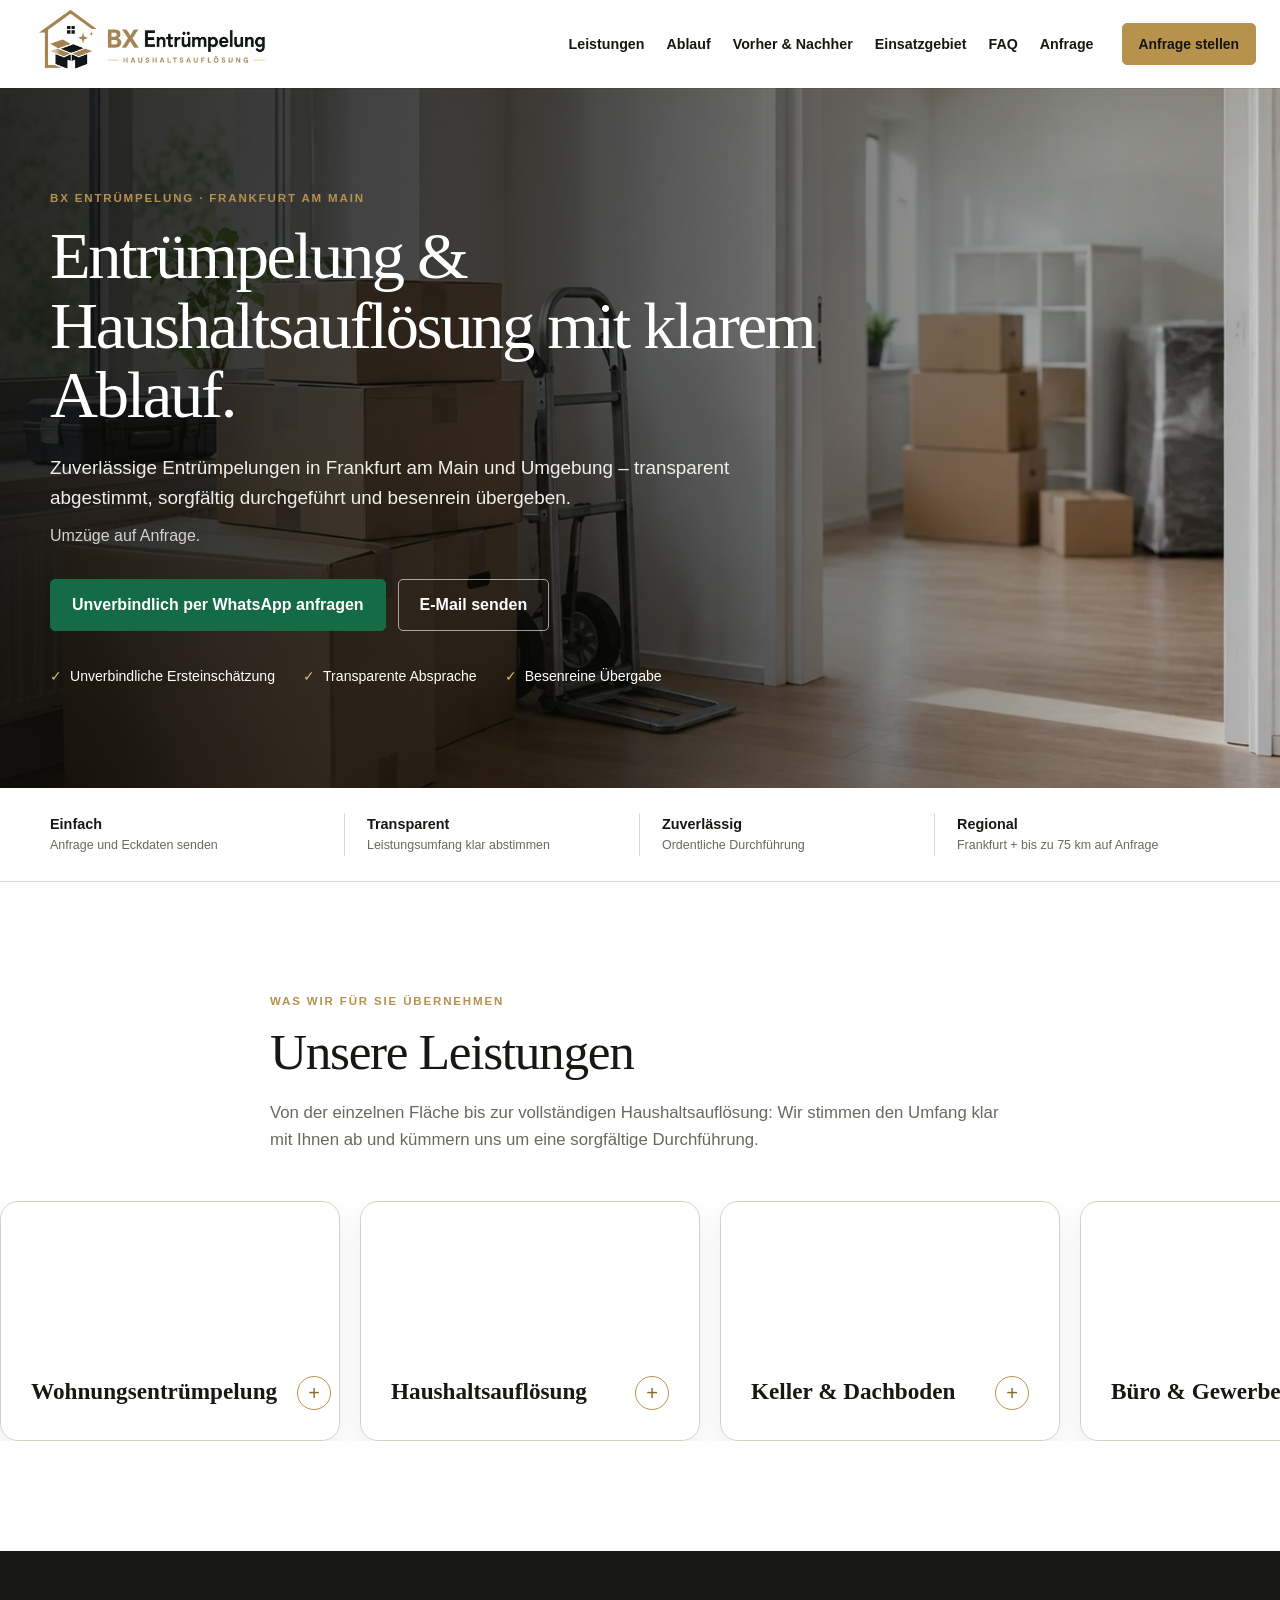
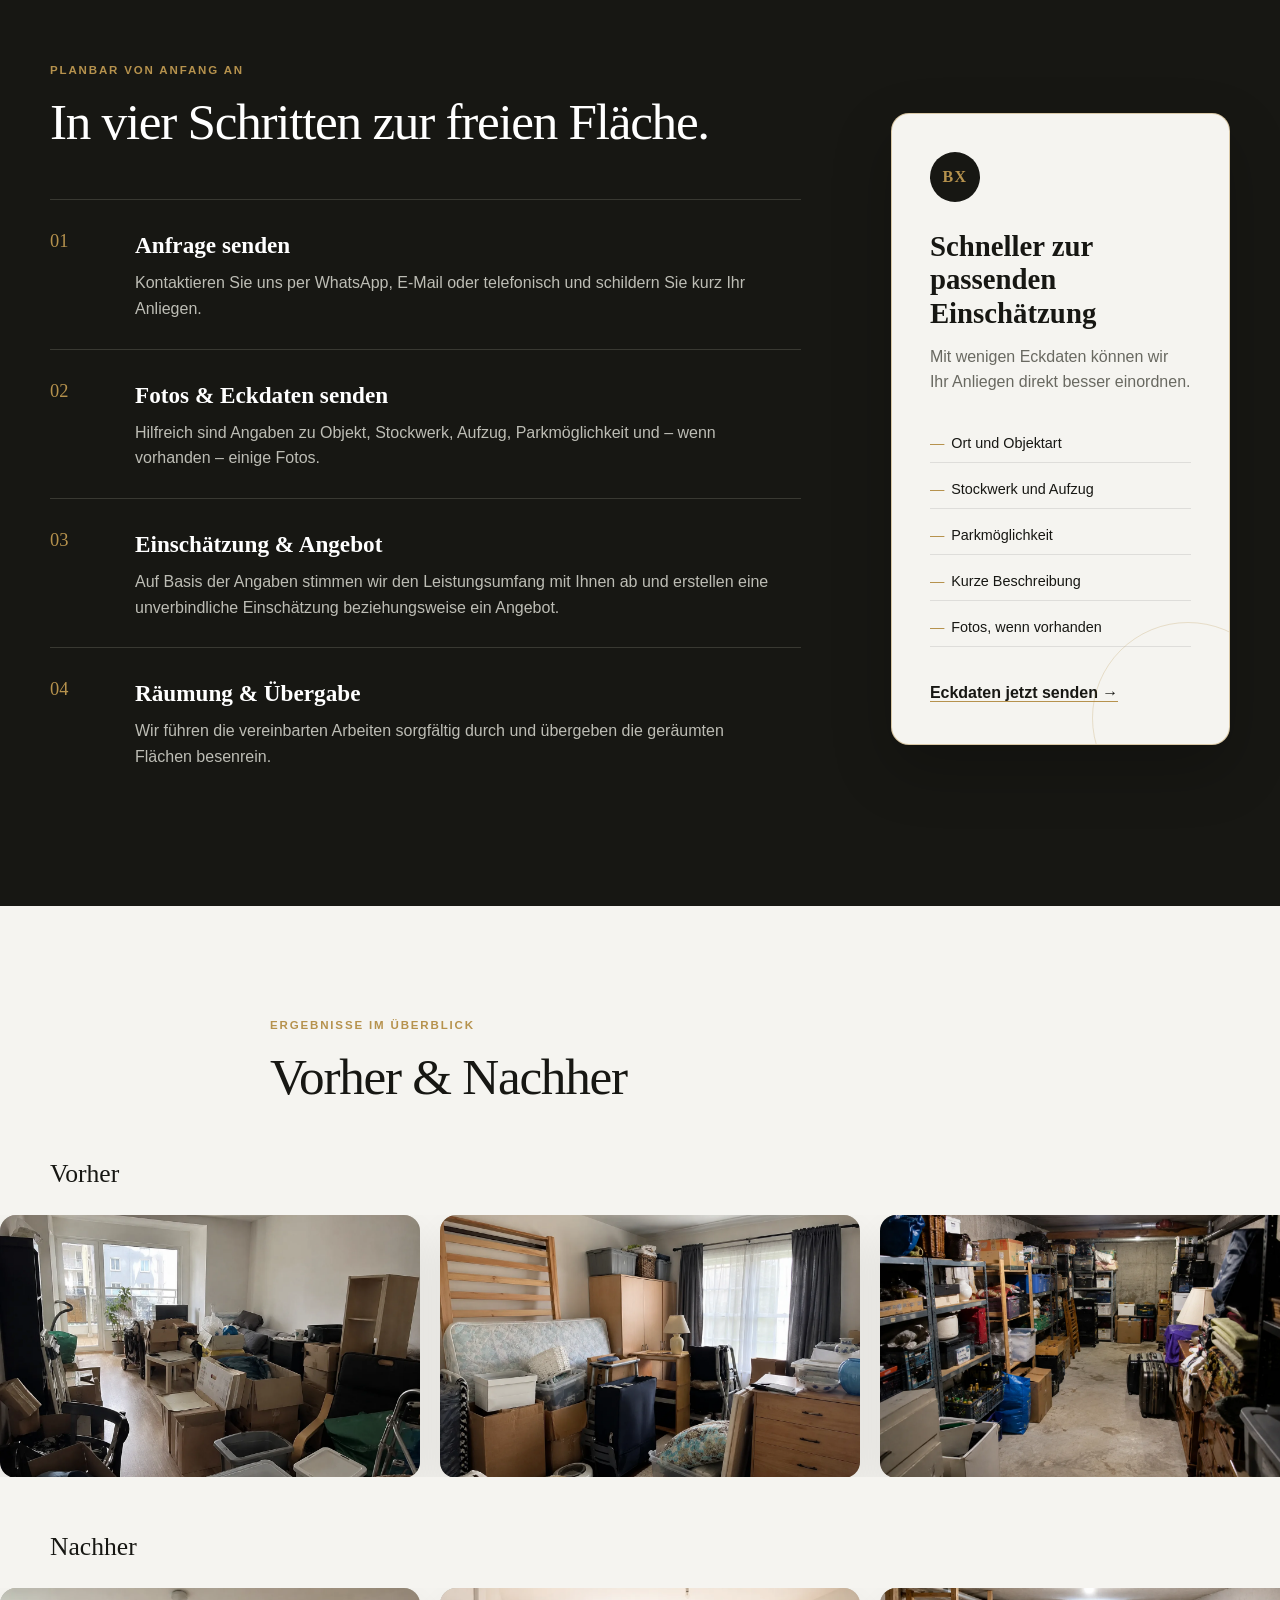
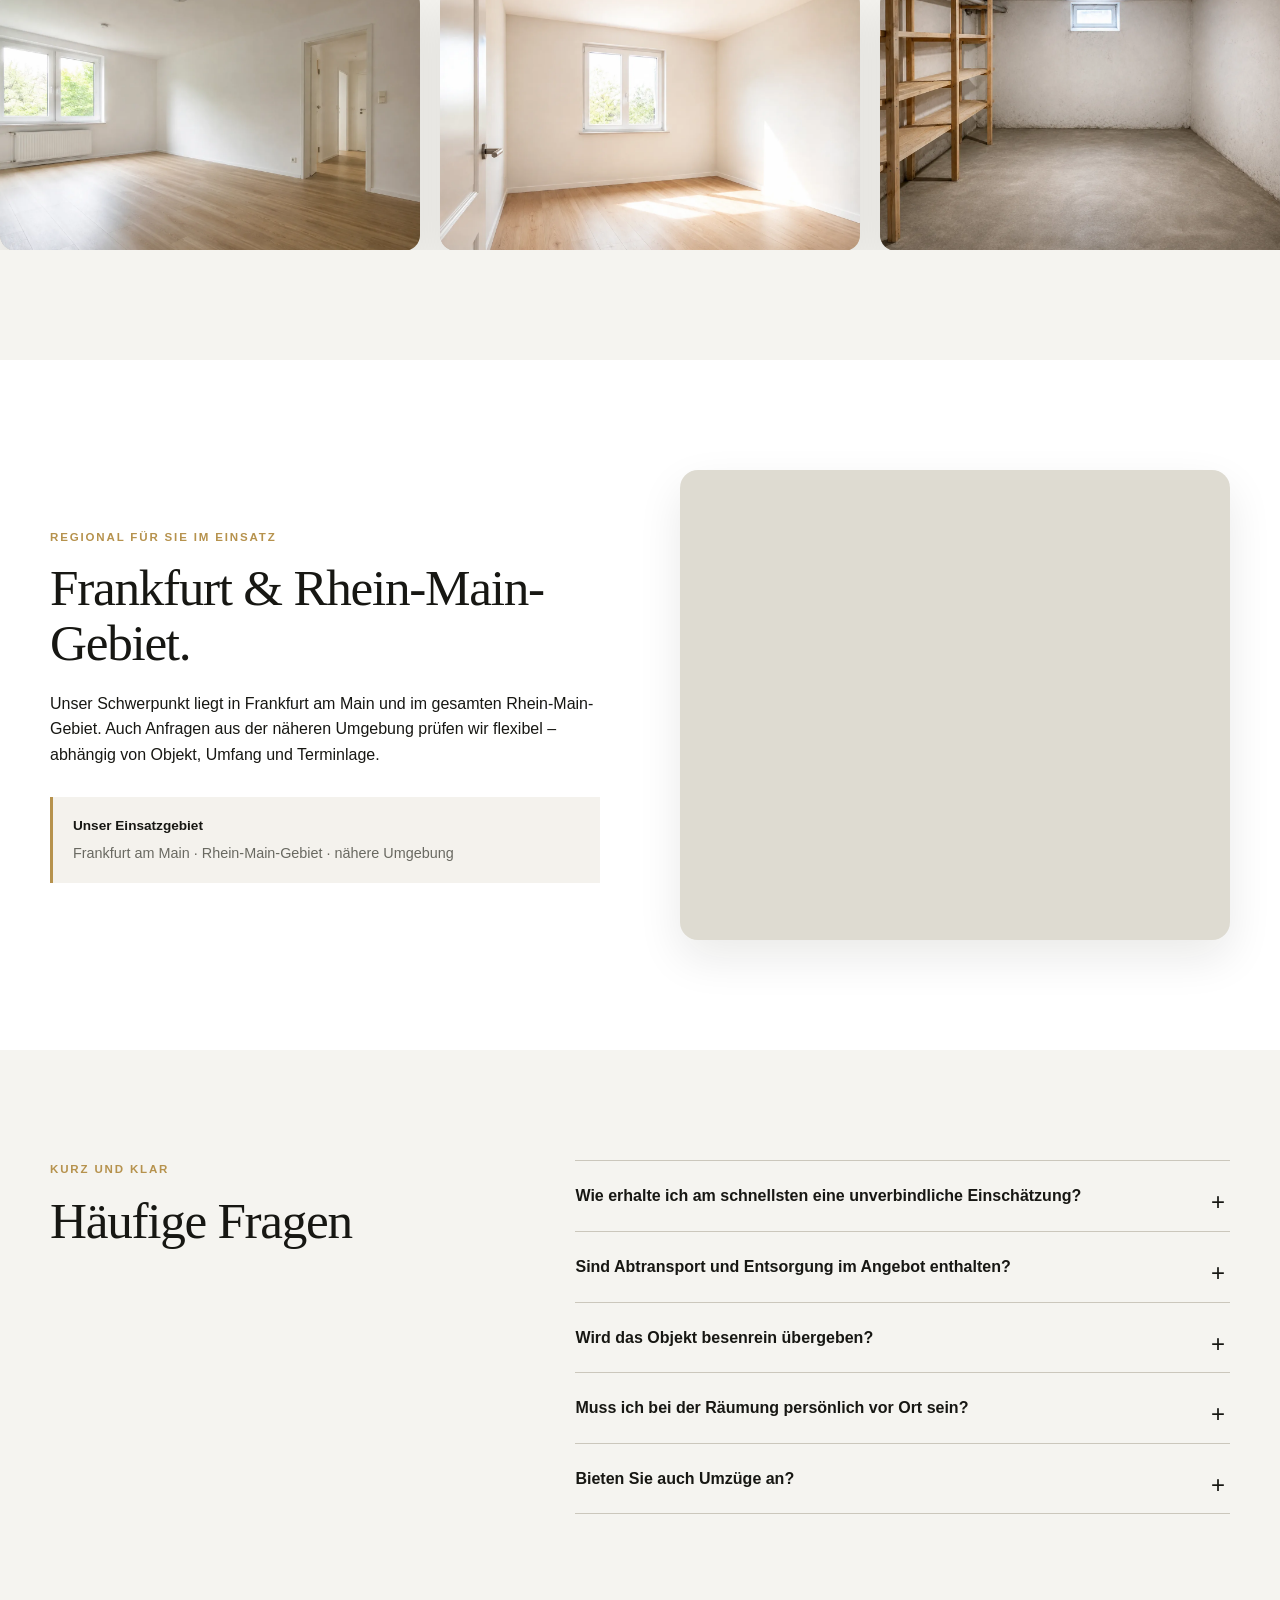
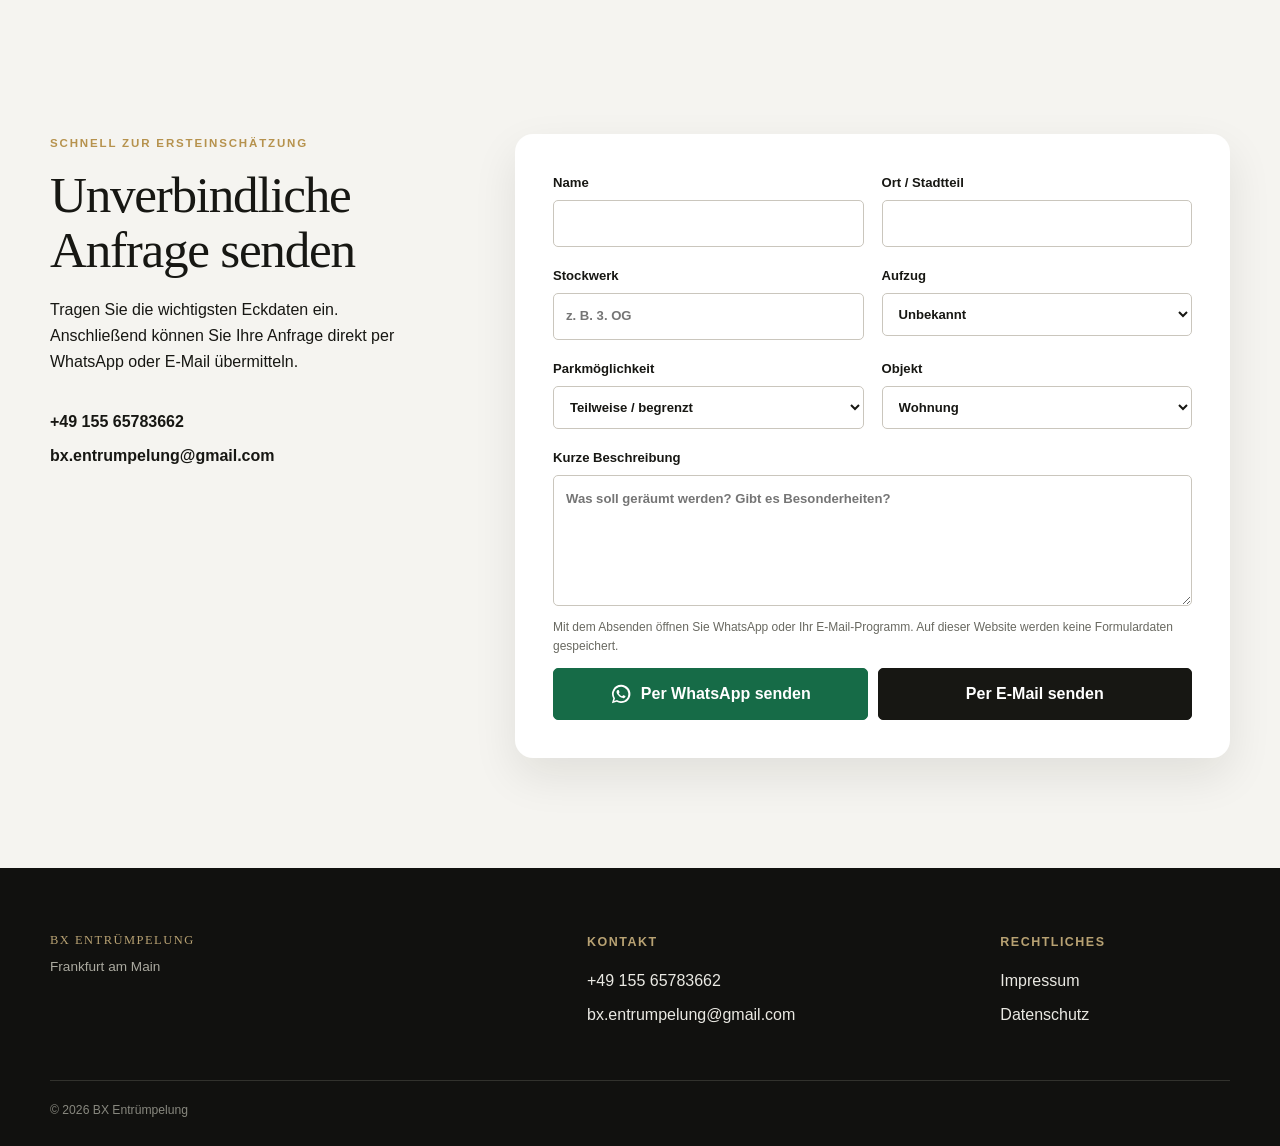
==== commit 14005b86: "Polish branding interactions and custom domain" ====
--- a/index.html
+++ b/index.html
@@ -10,11 +10,12 @@
   <meta property="og:description" content="Zuverlässige Entrümpelungen und Haushaltsauflösungen in Frankfurt am Main und Umgebung.">
   <meta property="og:type" content="website">
   <meta property="og:locale" content="de_DE">
-  <meta property="og:image" content="assets/images/hero.webp">
-  <link rel="canonical" href="https://bazookabxbilal.github.io/bx-entruempelung-website/">
+  <meta property="og:image" content="https://bx-entruempelung.de/assets/images/hero.webp">
+  <meta property="og:url" content="https://bx-entruempelung.de/">
+  <link rel="canonical" href="https://bx-entruempelung.de/">
   <link rel="icon" type="image/webp" href="assets/images/logo-bx-entruempelung.webp">
   <link rel="stylesheet" href="styles.css">
-  <script type="application/ld+json">{"@context":"https://schema.org","@type":"LocalBusiness","name":"BX Entrümpelung","description":"Entrümpelung und Haushaltsauflösung in Frankfurt am Main und Umgebung.","telephone":"+49 155 65783662","email":"bx.entrumpelung@gmail.com","address":{"@type":"PostalAddress","streetAddress":"Am Neuenberg 2","postalCode":"60435","addressLocality":"Frankfurt am Main","addressCountry":"DE"},"areaServed":"Frankfurt am Main und Umgebung","url":"https://bazookabxbilal.github.io/bx-entruempelung-website/"}</script>
+  <script type="application/ld+json">{"@context":"https://schema.org","@type":"LocalBusiness","name":"BX Entrümpelung","description":"Entrümpelung und Haushaltsauflösung in Frankfurt am Main und Umgebung.","telephone":"+49 155 65783662","email":"bx.entrumpelung@gmail.com","address":{"@type":"PostalAddress","streetAddress":"Am Neuenberg 2","postalCode":"60435","addressLocality":"Frankfurt am Main","addressCountry":"DE"},"areaServed":"Frankfurt am Main und Rhein-Main-Gebiet","url":"https://bx-entruempelung.de/"}</script>
   <script src="app.js" defer></script>
 </head>
 <body id="top">
@@ -67,7 +68,7 @@
       <div class="gallery-row"><div class="shell"><h3>Nachher</h3></div><div class="marquee gallery-marquee reverse"><div class="marquee-track gallery-track" data-gallery="after"><figure><img src="assets/images/after-1.webp" alt="Besenreiner Raum nach der Entrümpelung" loading="eager" decoding="async" width="640" height="420"></figure><figure><img src="assets/images/after-2.webp" alt="Geräumte Fläche nach Abschluss" loading="eager" decoding="async" width="640" height="420"></figure><figure><img src="assets/images/after-3.webp" alt="Ordentlich übergebenes Objekt" loading="eager" decoding="async" width="640" height="420"></figure></div></div></div>
     </section>
 
-    <section class="section" id="gebiet"><div class="shell area-layout"><div class="section-head reveal"><p class="eyebrow">Regional für Sie im Einsatz</p><h2>Frankfurt &amp; Rhein-Main-Gebiet.</h2><p>Unser Schwerpunkt liegt in Frankfurt am Main und im gesamten Rhein-Main-Gebiet. Auch Anfragen aus der näheren Umgebung prüfen wir flexibel – abhängig von Objekt, Umfang und Terminlage.</p><div class="region-note"><strong>Unser Einsatzgebiet</strong><span>Frankfurt am Main · Rhein-Main-Gebiet · nähere Umgebung</span></div></div><div class="map-frame reveal"><iframe title="Karte – Frankfurt am Main und Rhein-Main-Gebiet" src="https://www.openstreetmap.org/export/embed.html?bbox=8.1%2C49.8%2C9.0%2C50.4&amp;layer=mapnik&amp;marker=50.1109%2C8.6821" loading="eager" referrerpolicy="no-referrer-when-downgrade" allowfullscreen></iframe></div></div></section>
+    <section class="section" id="gebiet"><div class="shell area-layout"><div class="section-head reveal"><p class="eyebrow">Regional für Sie im Einsatz</p><h2>Frankfurt &amp; Rhein-Main-Gebiet.</h2><p>Unser Schwerpunkt liegt in Frankfurt am Main und im gesamten Rhein-Main-Gebiet. Auch Anfragen aus der näheren Umgebung prüfen wir flexibel – abhängig von Objekt, Umfang und Terminlage.</p><div class="region-note"><strong>Unser Einsatzgebiet</strong><span>Frankfurt am Main · Rhein-Main-Gebiet · nähere Umgebung</span></div></div><div class="map-frame reveal"><iframe title="Google Maps – Frankfurt am Main und Rhein-Main-Gebiet" src="https://www.google.com/maps?q=Frankfurt%20am%20Main&amp;z=9&amp;output=embed" loading="eager" referrerpolicy="no-referrer-when-downgrade" allowfullscreen></iframe></div></div></section>
 
     <section class="section section-soft" id="faq"><div class="shell faq-layout"><div class="section-head reveal"><p class="eyebrow">Kurz und klar</p><h2>Häufige Fragen</h2></div><div class="faq-list reveal">
       <details><summary>Wie erhalte ich am schnellsten eine unverbindliche Einschätzung?</summary><p>Am schnellsten über WhatsApp oder E-Mail mit einigen Fotos und den wichtigsten Eckdaten wie Ort, Objektart, Stockwerk, Aufzug und Parkmöglichkeit.</p></details>
@@ -78,11 +79,11 @@
     </div></div></section>
 
     <section class="section request-section" id="anfrage"><div class="shell request-layout"><div class="section-head reveal"><p class="eyebrow">Schnell zur Ersteinschätzung</p><h2>Unverbindliche Anfrage senden</h2><p>Tragen Sie die wichtigsten Eckdaten ein. Anschließend können Sie Ihre Anfrage direkt per WhatsApp oder E-Mail übermitteln.</p><div class="direct-contact"><a href="tel:+4915565783662">+49 155 65783662</a><a href="mailto:bx.entrumpelung@gmail.com">bx.entrumpelung@gmail.com</a></div></div>
-      <form id="request-form" class="request-form reveal"><div class="form-grid"><label>Name<input name="name" autocomplete="name" required></label><label>Ort / Stadtteil<input name="location" autocomplete="address-level2" required></label><label>Stockwerk<input name="floor" placeholder="z. B. 3. OG"></label><label>Aufzug<select name="elevator"><option>Ja</option><option>Nein</option><option selected>Unbekannt</option></select></label><label>Parkmöglichkeit<select name="parking"><option>Ja</option><option>Nein</option><option selected>Teilweise / begrenzt</option></select></label><label>Objekt<select name="object"><option>Wohnung</option><option>Haus / Haushaltsauflösung</option><option>Keller / Dachboden</option><option>Büro / Gewerbe</option><option>Garage</option><option>Umzug auf Anfrage</option><option>Sonstiges</option></select></label><label class="full">Kurze Beschreibung<textarea name="description" rows="5" required placeholder="Was soll geräumt werden? Gibt es Besonderheiten?"></textarea></label></div><p class="form-note">Mit dem Absenden öffnen Sie WhatsApp oder Ihr E-Mail-Programm. Auf dieser Website werden keine Formulardaten gespeichert.</p><div class="form-actions"><button class="button button-whatsapp" type="submit" data-submit="whatsapp">Per WhatsApp senden</button><button class="button button-dark" type="submit" data-submit="email">Per E-Mail senden</button></div></form>
+      <form id="request-form" class="request-form reveal"><div class="form-grid"><label>Name<input name="name" autocomplete="name" required></label><label>Ort / Stadtteil<input name="location" autocomplete="address-level2" required></label><label>Stockwerk<input name="floor" placeholder="z. B. 3. OG"></label><label>Aufzug<select name="elevator"><option>Ja</option><option>Nein</option><option selected>Unbekannt</option></select></label><label>Parkmöglichkeit<select name="parking"><option>Ja</option><option>Nein</option><option selected>Teilweise / begrenzt</option></select></label><label>Objekt<select name="object"><option>Wohnung</option><option>Haus / Haushaltsauflösung</option><option>Keller / Dachboden</option><option>Büro / Gewerbe</option><option>Garage</option><option>Umzug auf Anfrage</option><option>Sonstiges</option></select></label><label class="full">Kurze Beschreibung<textarea name="description" rows="5" required placeholder="Was soll geräumt werden? Gibt es Besonderheiten?"></textarea></label></div><p class="form-note">Mit dem Absenden öffnen Sie WhatsApp oder Ihr E-Mail-Programm. Auf dieser Website werden keine Formulardaten gespeichert.</p><div class="form-actions"><button class="button button-whatsapp" type="submit" data-submit="whatsapp"><svg class="button-icon" viewBox="0 0 24 24" aria-hidden="true"><path fill="currentColor" d="M12.04 2a9.84 9.84 0 0 0-8.44 14.9L2.05 22l5.23-1.5A9.94 9.94 0 1 0 12.04 2Zm0 17.97a8 8 0 0 1-4.08-1.12l-.29-.17-3.1.89.91-3.02-.19-.31a7.95 7.95 0 1 1 6.75 3.73Zm4.37-5.96c-.24-.12-1.41-.69-1.63-.77-.22-.08-.38-.12-.54.12-.16.24-.62.77-.76.93-.14.16-.28.18-.52.06-1.42-.71-2.35-1.27-3.29-2.88-.25-.43.25-.4.71-1.33.08-.16.04-.3-.02-.42-.06-.12-.54-1.3-.74-1.78-.2-.47-.4-.4-.54-.41h-.46c-.16 0-.42.06-.64.3-.22.24-.84.82-.84 2s.86 2.32.98 2.48c.12.16 1.69 2.58 4.1 3.62 1.52.66 2.12.71 2.88.6.46-.07 1.41-.58 1.61-1.13.2-.56.2-1.04.14-1.14-.06-.1-.22-.16-.46-.28Z"/></svg>Per WhatsApp senden</button><button class="button button-dark" type="submit" data-submit="email">Per E-Mail senden</button></div></form>
     </div></section>
   </main>
 
-  <footer><div class="shell footer-grid"><a class="brand footer-brand" href="#top"><img src="assets/images/logo-bx-entruempelung.webp" alt="BX Entrümpelung" width="190" height="64"><span class="brand-fallback" aria-hidden="true"><b>BX</b> ENTRÜMPELUNG</span></a><div><b>Kontakt</b><a href="tel:+4915565783662">+49 155 65783662</a><a href="mailto:bx.entrumpelung@gmail.com">bx.entrumpelung@gmail.com</a></div><div><b>Rechtliches</b><a href="rechtliches.html#impressum">Impressum</a><a href="rechtliches.html#datenschutz">Datenschutz</a></div></div><div class="shell copyright">© <span id="year"></span> BX Entrümpelung</div></footer>
-  <div class="mobile-actions" aria-label="Schnellkontakt"><a href="tel:+4915565783662">Anrufen</a><a href="https://wa.me/4915565783662" target="_blank" rel="noopener">WhatsApp</a></div>
+  <footer><div class="shell footer-grid footer-grid-simple"><div class="footer-identity"><b>BX Entrümpelung</b><span>Frankfurt am Main</span></div><div><b>Kontakt</b><a href="tel:+4915565783662">+49 155 65783662</a><a href="mailto:bx.entrumpelung@gmail.com">bx.entrumpelung@gmail.com</a></div><div><b>Rechtliches</b><a href="rechtliches.html#impressum">Impressum</a><a href="rechtliches.html#datenschutz">Datenschutz</a></div></div><div class="shell copyright">© <span id="year"></span> BX Entrümpelung</div></footer>
+  <div class="mobile-actions" aria-label="Schnellkontakt"><a href="tel:+4915565783662">Anrufen</a><a href="https://wa.me/4915565783662" target="_blank" rel="noopener"><svg class="button-icon" viewBox="0 0 24 24" aria-hidden="true"><path fill="currentColor" d="M12.04 2a9.84 9.84 0 0 0-8.44 14.9L2.05 22l5.23-1.5A9.94 9.94 0 1 0 12.04 2Zm0 17.97a8 8 0 0 1-4.08-1.12l-.29-.17-3.1.89.91-3.02-.19-.31a7.95 7.95 0 1 1 6.75 3.73Z"/></svg>WhatsApp</a></div>
 </body>
 </html>
--- a/styles.css
+++ b/styles.css
@@ -14,3 +14,6 @@
 .footer-brand{width:300px;height:92px;border-radius:8px;background:#fff}.footer-brand img{display:block}.footer-brand .brand-fallback{display:none}
 @media(max-width:980px){nav{inset:88px 0 0}.brand{width:230px;height:68px}}
 @media(max-width:640px){.nav-shell{height:74px}.brand{width:205px;height:58px}.service-card summary{min-height:220px;padding:24px}.service-card summary h3{margin:0}.service-card>p{padding:0 24px 24px}.map-frame{height:390px}.footer-brand{width:260px;height:82px}}
+.nav-shell.shell{width:calc(100% - 48px);max-width:none;margin-inline:24px}.brand{margin-right:18px}.button-icon{width:22px;height:22px;flex:none;margin-right:9px}.mobile-actions .button-icon{width:19px;height:19px;margin-right:7px}.mobile-actions a{display:flex!important;align-items:center;justify-content:center}.footer-grid-simple{grid-template-columns:1.35fr 1fr .65fr}.footer-identity>b{display:block;color:#d1b066;font:500 1.35rem Georgia,serif;letter-spacing:.01em;margin-bottom:5px!important}.footer-identity span{color:#aaa99f;font-size:.85rem}.gallery-section,.section-soft,.request-section{background:#f5f4f0}.info-card{background:#f5f4f0}.service-card{box-shadow:0 10px 28px rgba(23,23,19,.07)}
+@media(max-width:980px){.nav-shell.shell{width:calc(100% - 32px);margin-inline:16px}.footer-grid-simple{grid-template-columns:1fr 1fr}}
+@media(max-width:640px){.footer-grid-simple{grid-template-columns:1fr}.brand{margin-right:0}}
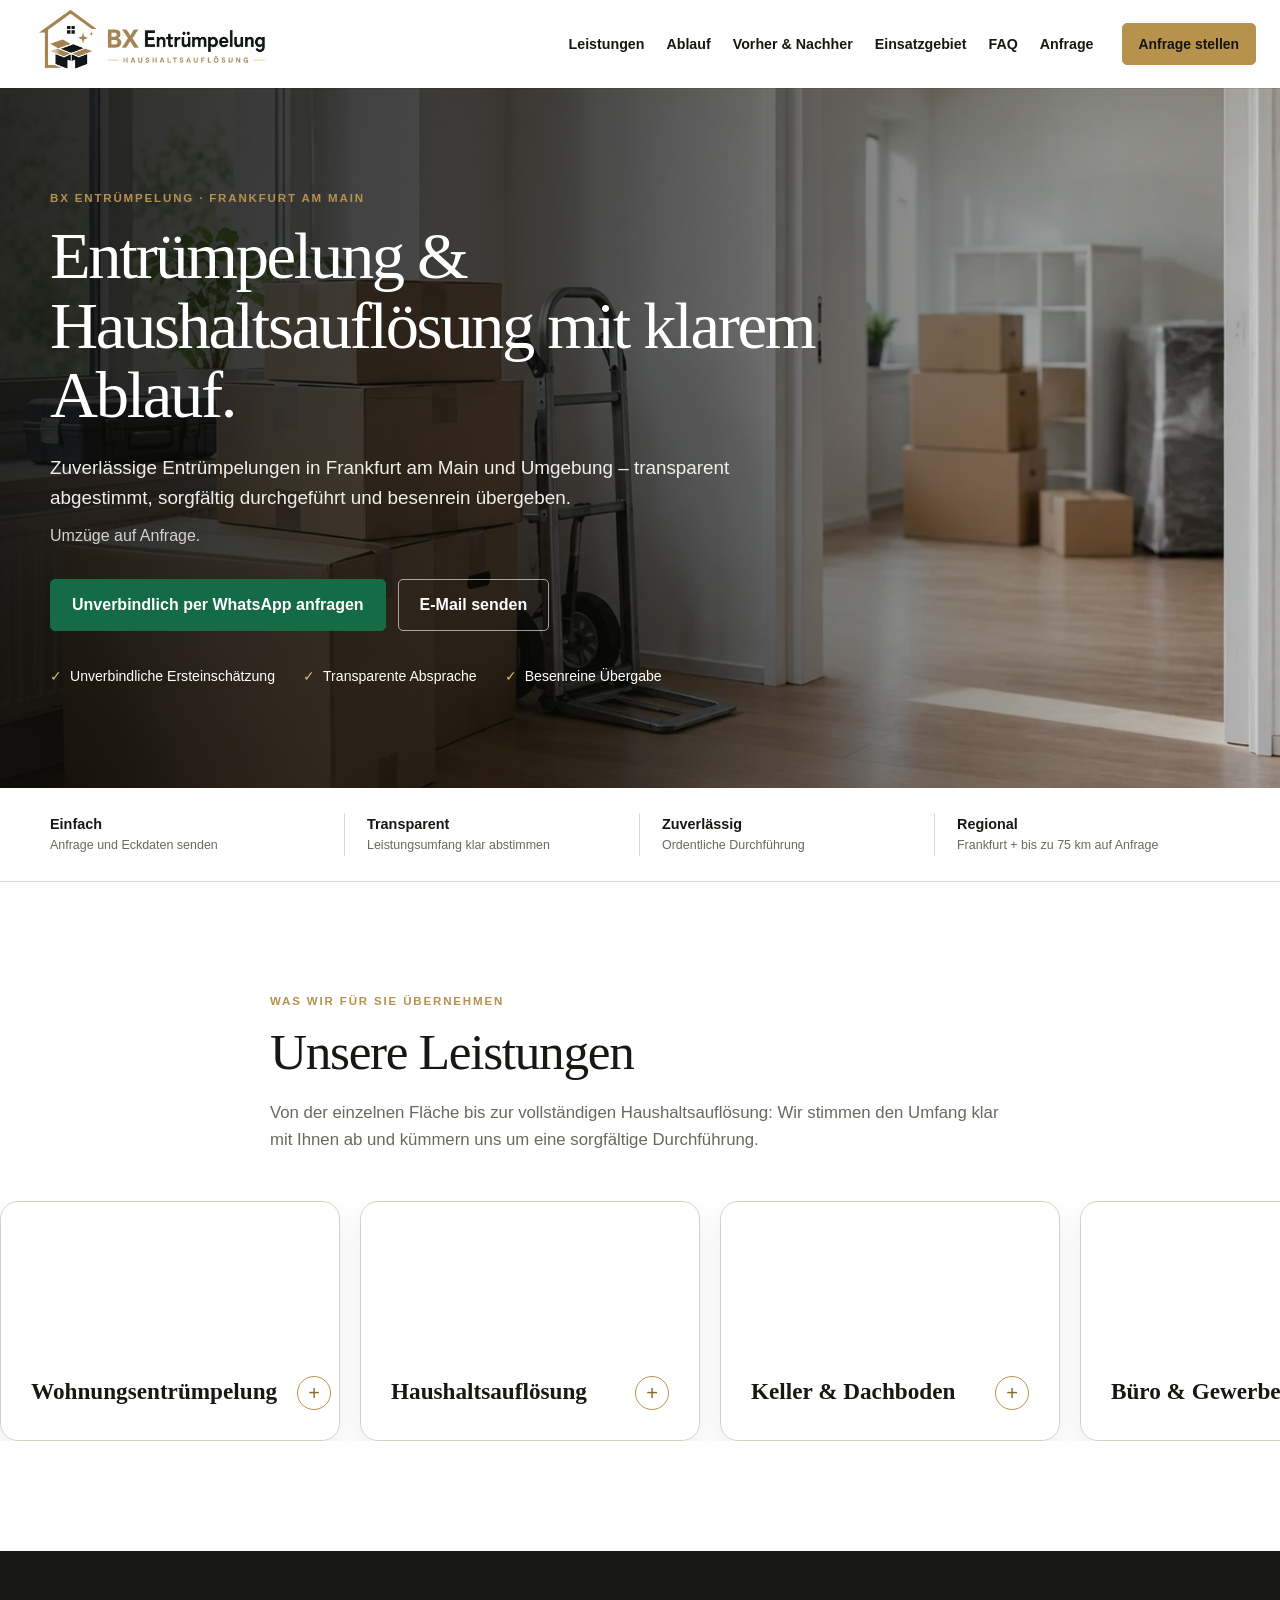
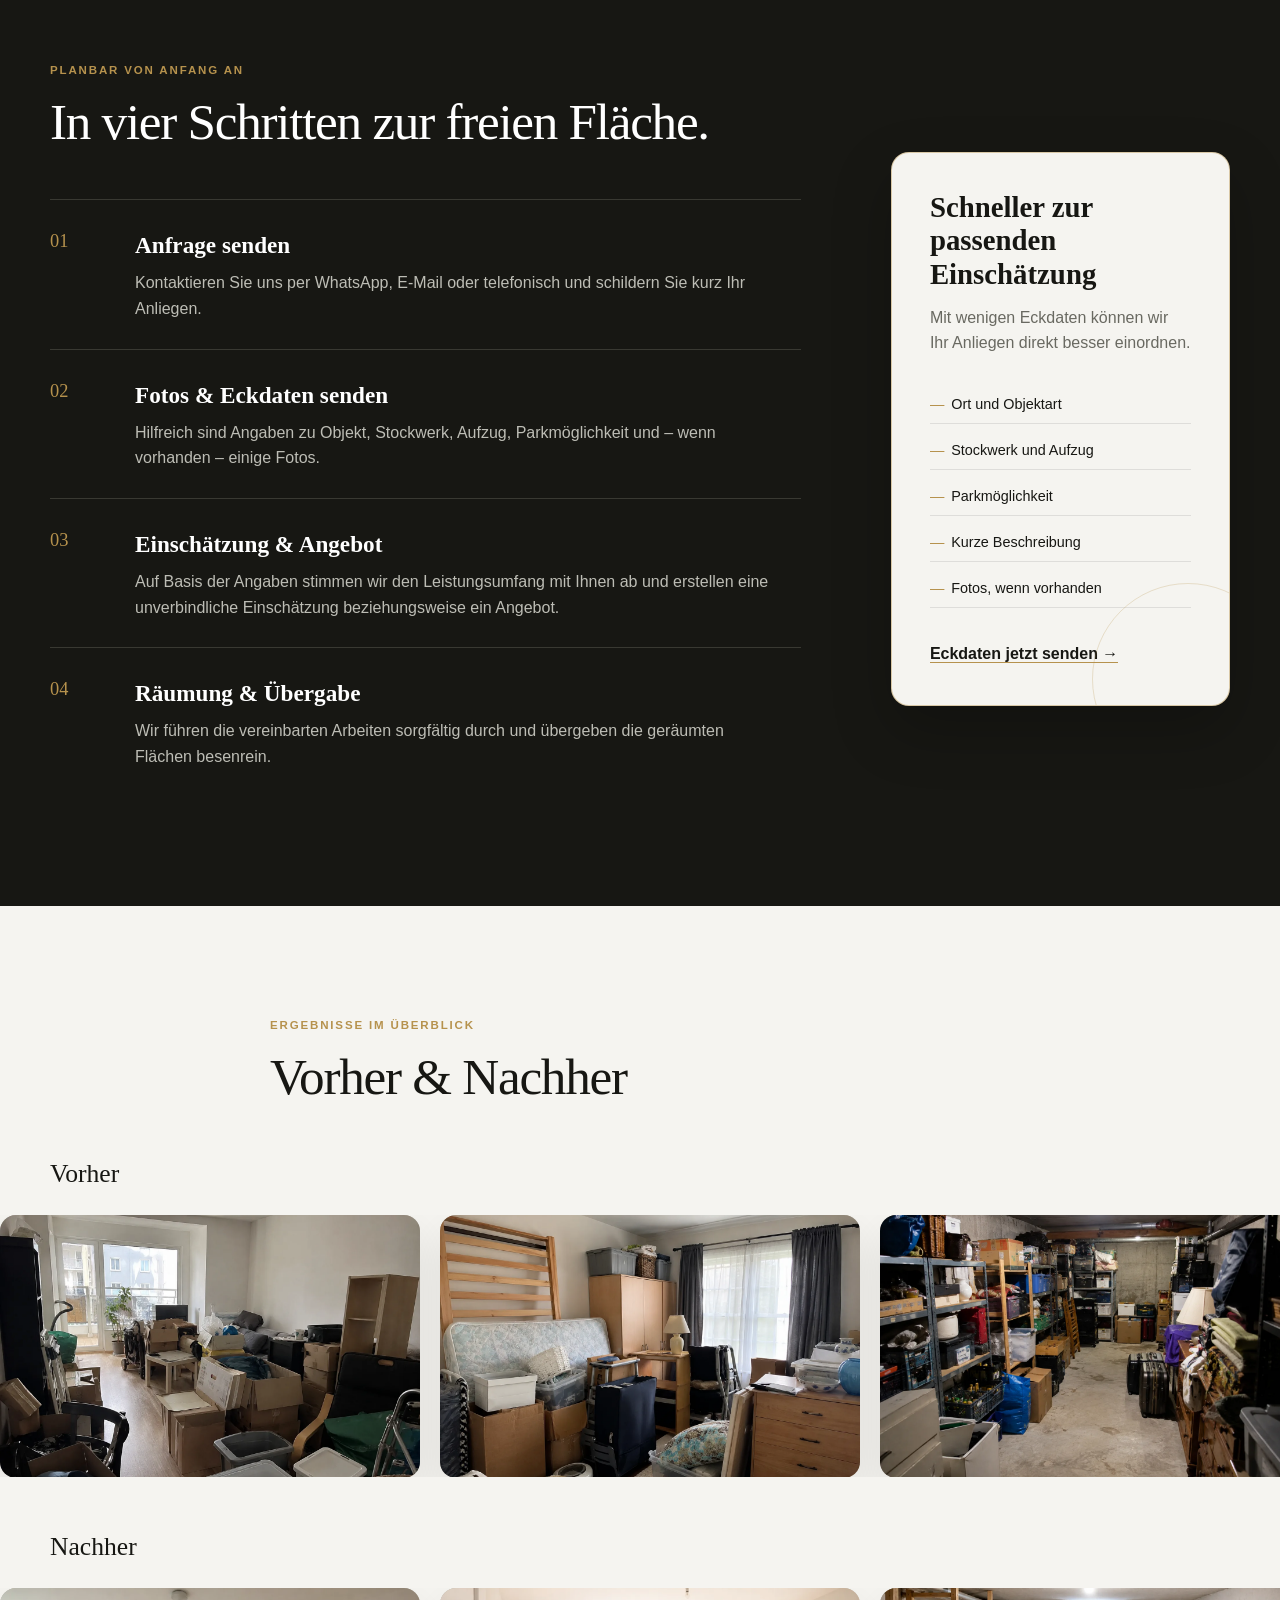
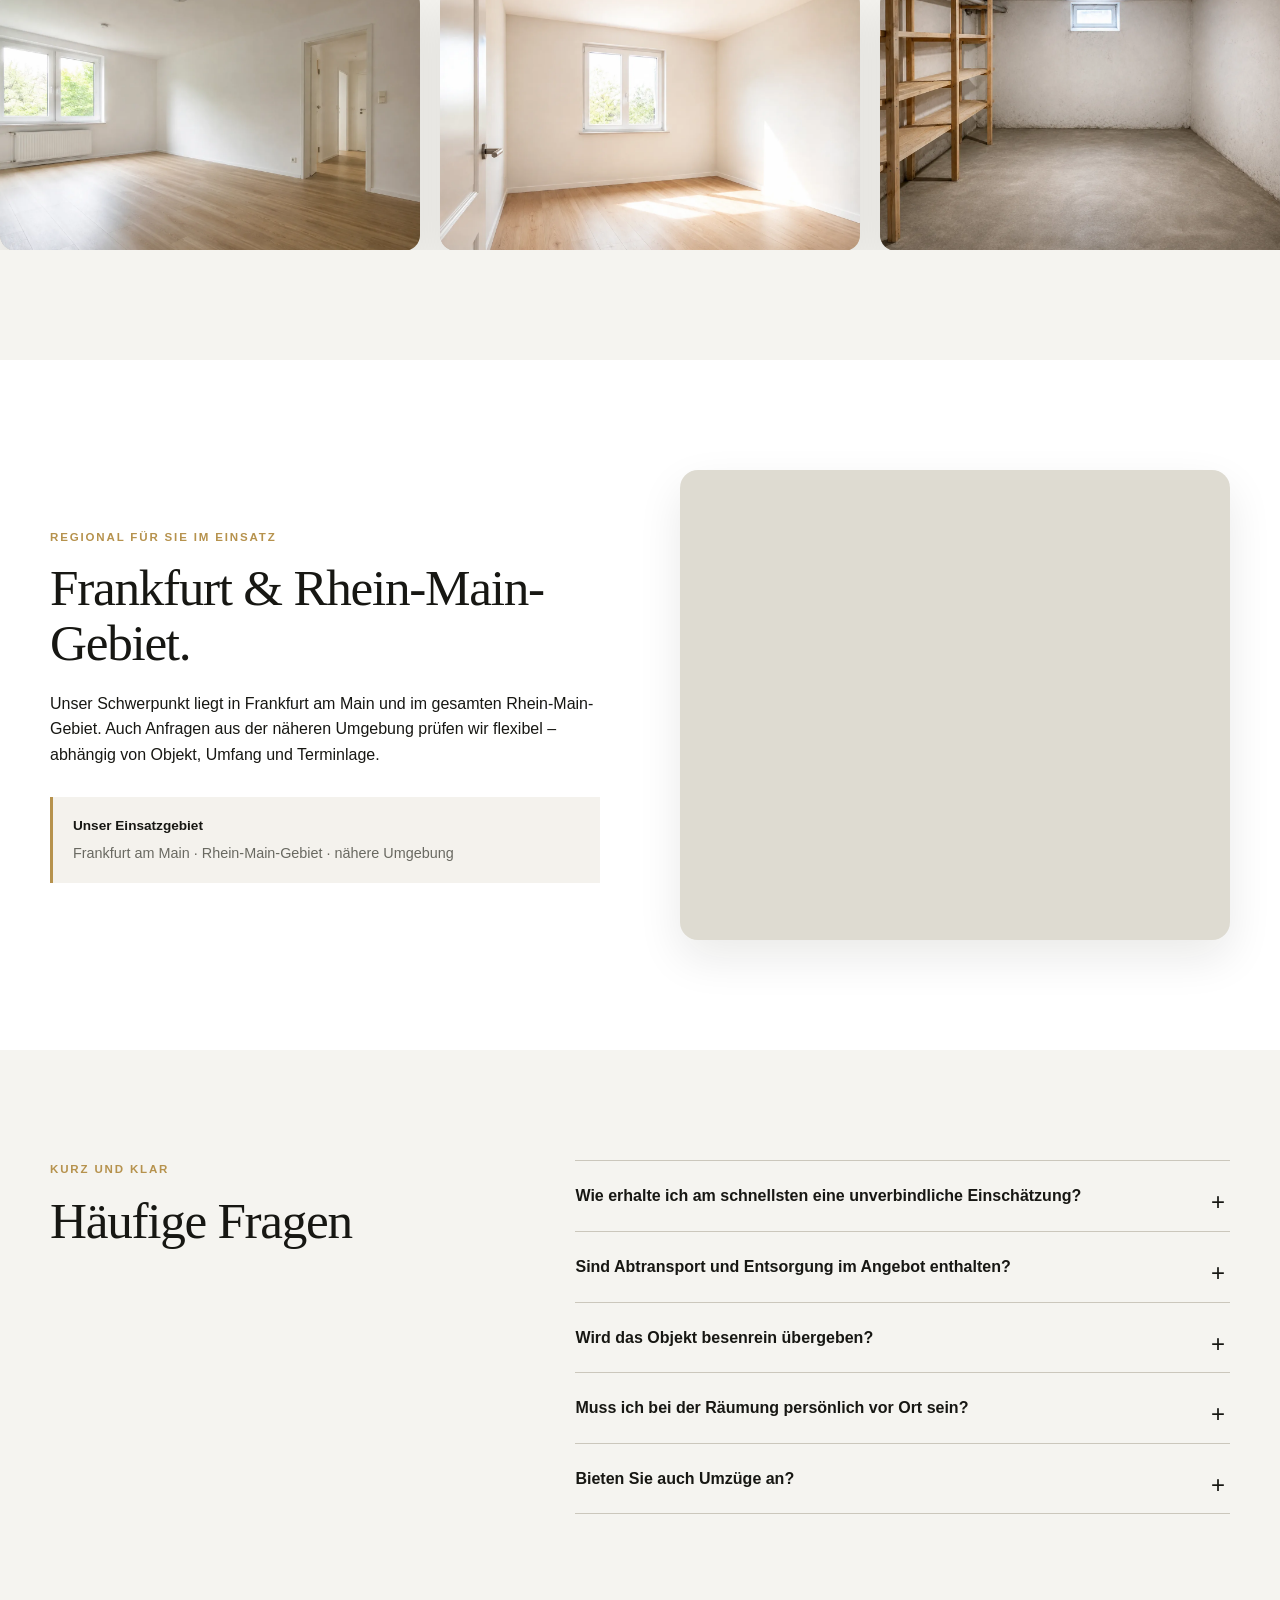
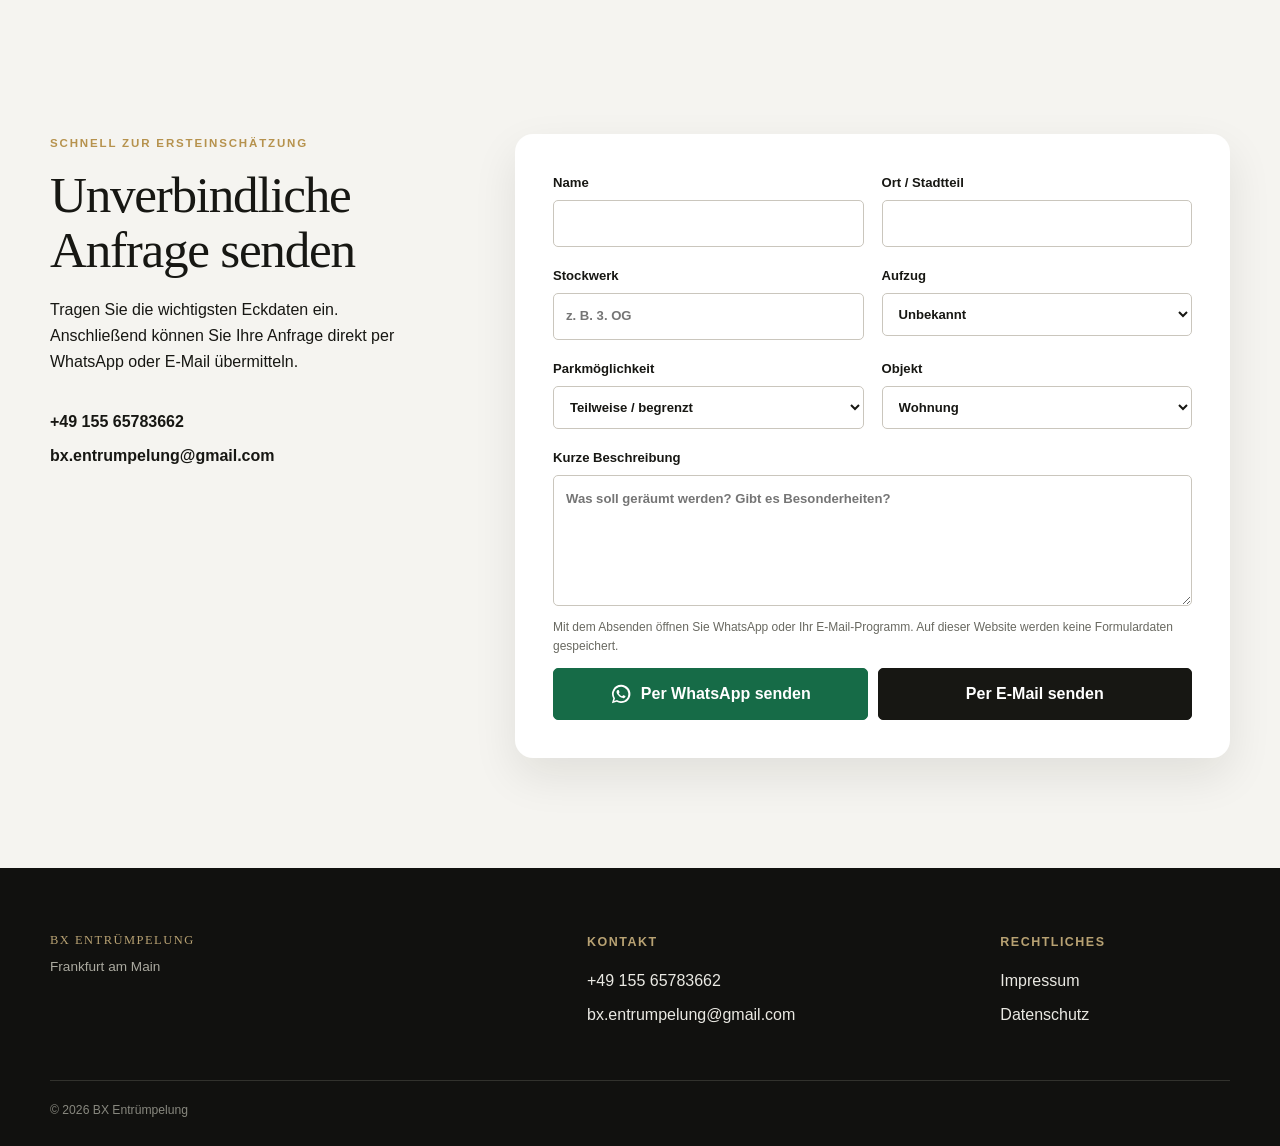
==== commit 23bb4534: "Remove BX badge from process card" ====
--- a/index.html
+++ b/index.html
@@ -61,7 +61,7 @@
       <li class="reveal"><span>02</span><div><h3>Fotos &amp; Eckdaten senden</h3><p>Hilfreich sind Angaben zu Objekt, Stockwerk, Aufzug, Parkmöglichkeit und – wenn vorhanden – einige Fotos.</p></div></li>
       <li class="reveal"><span>03</span><div><h3>Einschätzung &amp; Angebot</h3><p>Auf Basis der Angaben stimmen wir den Leistungsumfang mit Ihnen ab und erstellen eine unverbindliche Einschätzung beziehungsweise ein Angebot.</p></div></li>
       <li class="reveal"><span>04</span><div><h3>Räumung &amp; Übergabe</h3><p>Wir führen die vereinbarten Arbeiten sorgfältig durch und übergeben die geräumten Flächen besenrein.</p></div></li>
-    </ol></div><aside class="info-card reveal"><div class="info-card-mark" aria-hidden="true">BX</div><h3>Schneller zur passenden Einschätzung</h3><p>Mit wenigen Eckdaten können wir Ihr Anliegen direkt besser einordnen.</p><ul><li>Ort und Objektart</li><li>Stockwerk und Aufzug</li><li>Parkmöglichkeit</li><li>Kurze Beschreibung</li><li>Fotos, wenn vorhanden</li></ul><a class="text-link" href="#anfrage">Eckdaten jetzt senden →</a></aside></div></section>
+    </ol></div><aside class="info-card reveal"><h3>Schneller zur passenden Einschätzung</h3><p>Mit wenigen Eckdaten können wir Ihr Anliegen direkt besser einordnen.</p><ul><li>Ort und Objektart</li><li>Stockwerk und Aufzug</li><li>Parkmöglichkeit</li><li>Kurze Beschreibung</li><li>Fotos, wenn vorhanden</li></ul><a class="text-link" href="#anfrage">Eckdaten jetzt senden →</a></aside></div></section>
 
     <section class="section gallery-section" id="referenzen"><div class="shell section-head reveal"><p class="eyebrow">Ergebnisse im Überblick</p><h2>Vorher &amp; Nachher</h2></div>
       <div class="gallery-row"><div class="shell"><h3>Vorher</h3></div><div class="marquee gallery-marquee"><div class="marquee-track gallery-track" data-gallery="before"><figure><img src="assets/images/before-1.webp" alt="Raum vor der Entrümpelung" loading="eager" decoding="async" width="640" height="420"></figure><figure><img src="assets/images/before-2.webp" alt="Fläche vor der Räumung" loading="eager" decoding="async" width="640" height="420"></figure><figure><img src="assets/images/before-3.webp" alt="Objekt vor der Haushaltsauflösung" loading="eager" decoding="async" width="640" height="420"></figure></div></div></div>
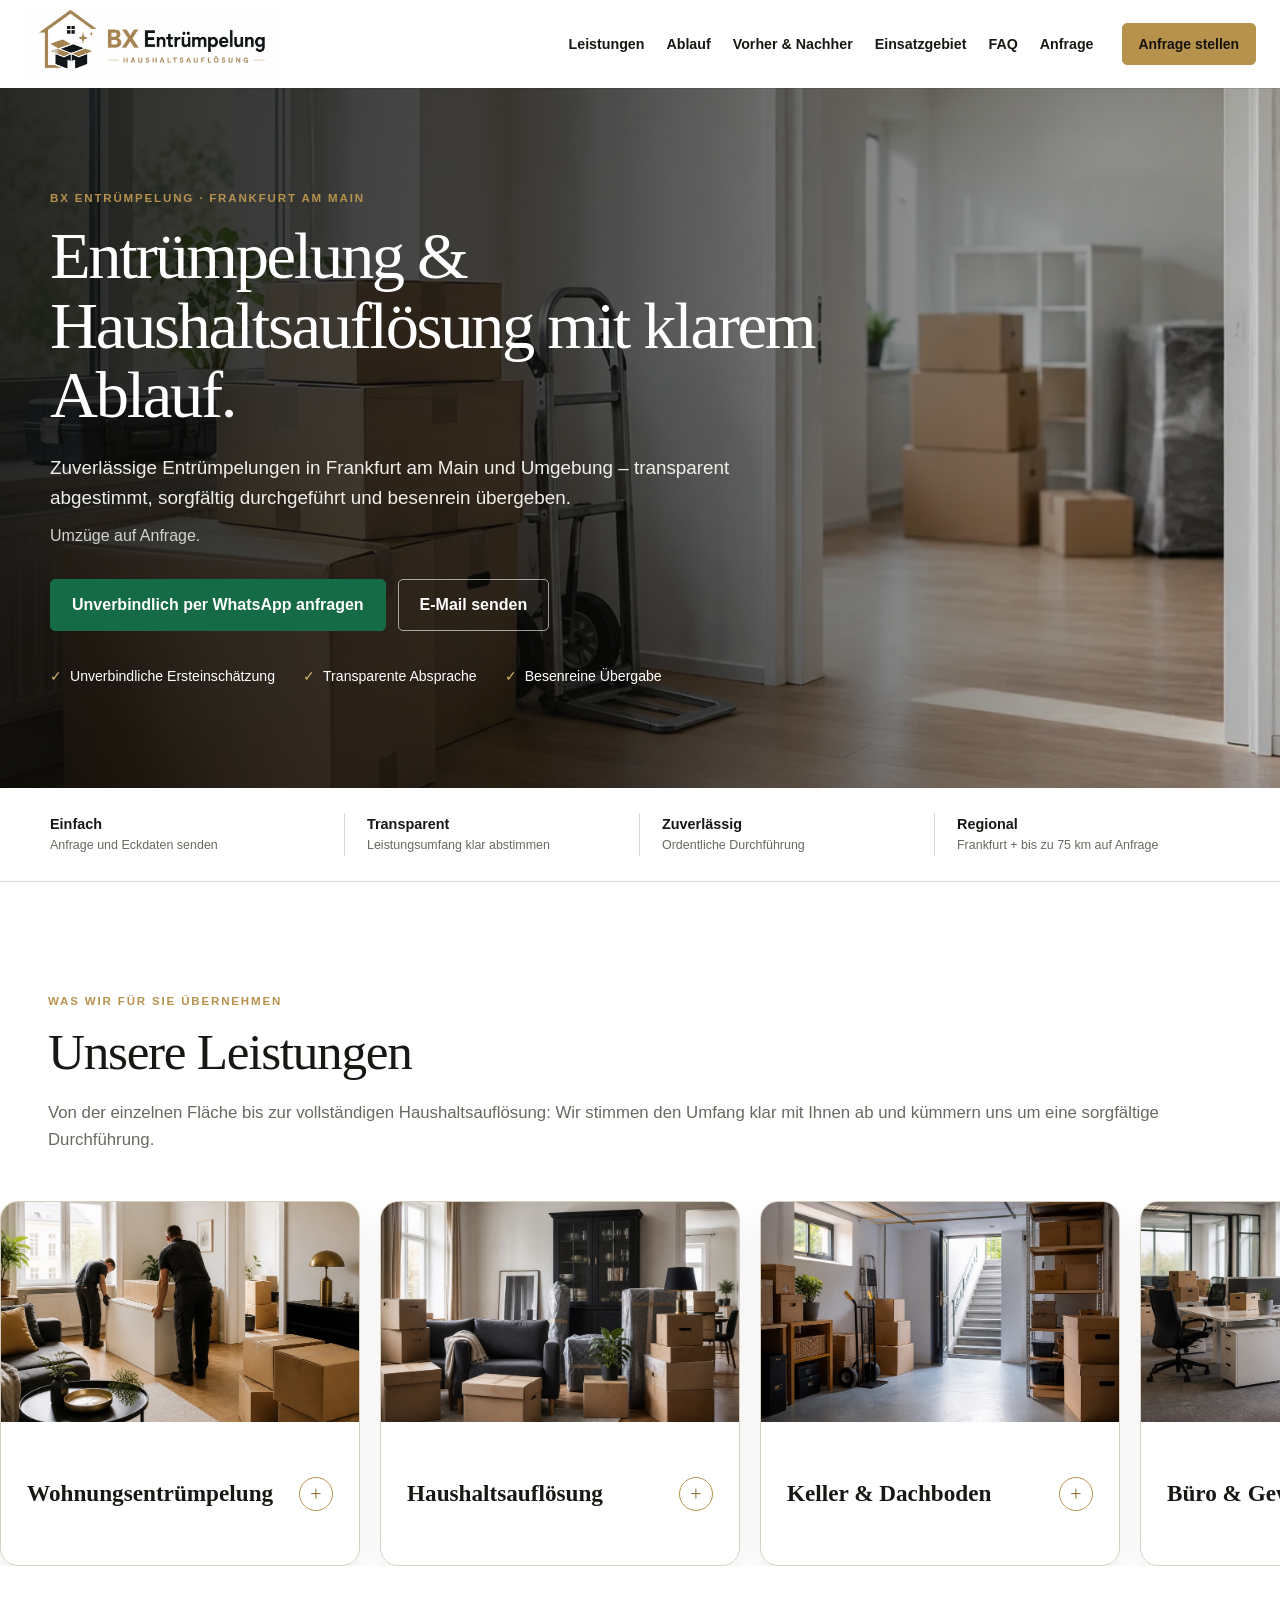
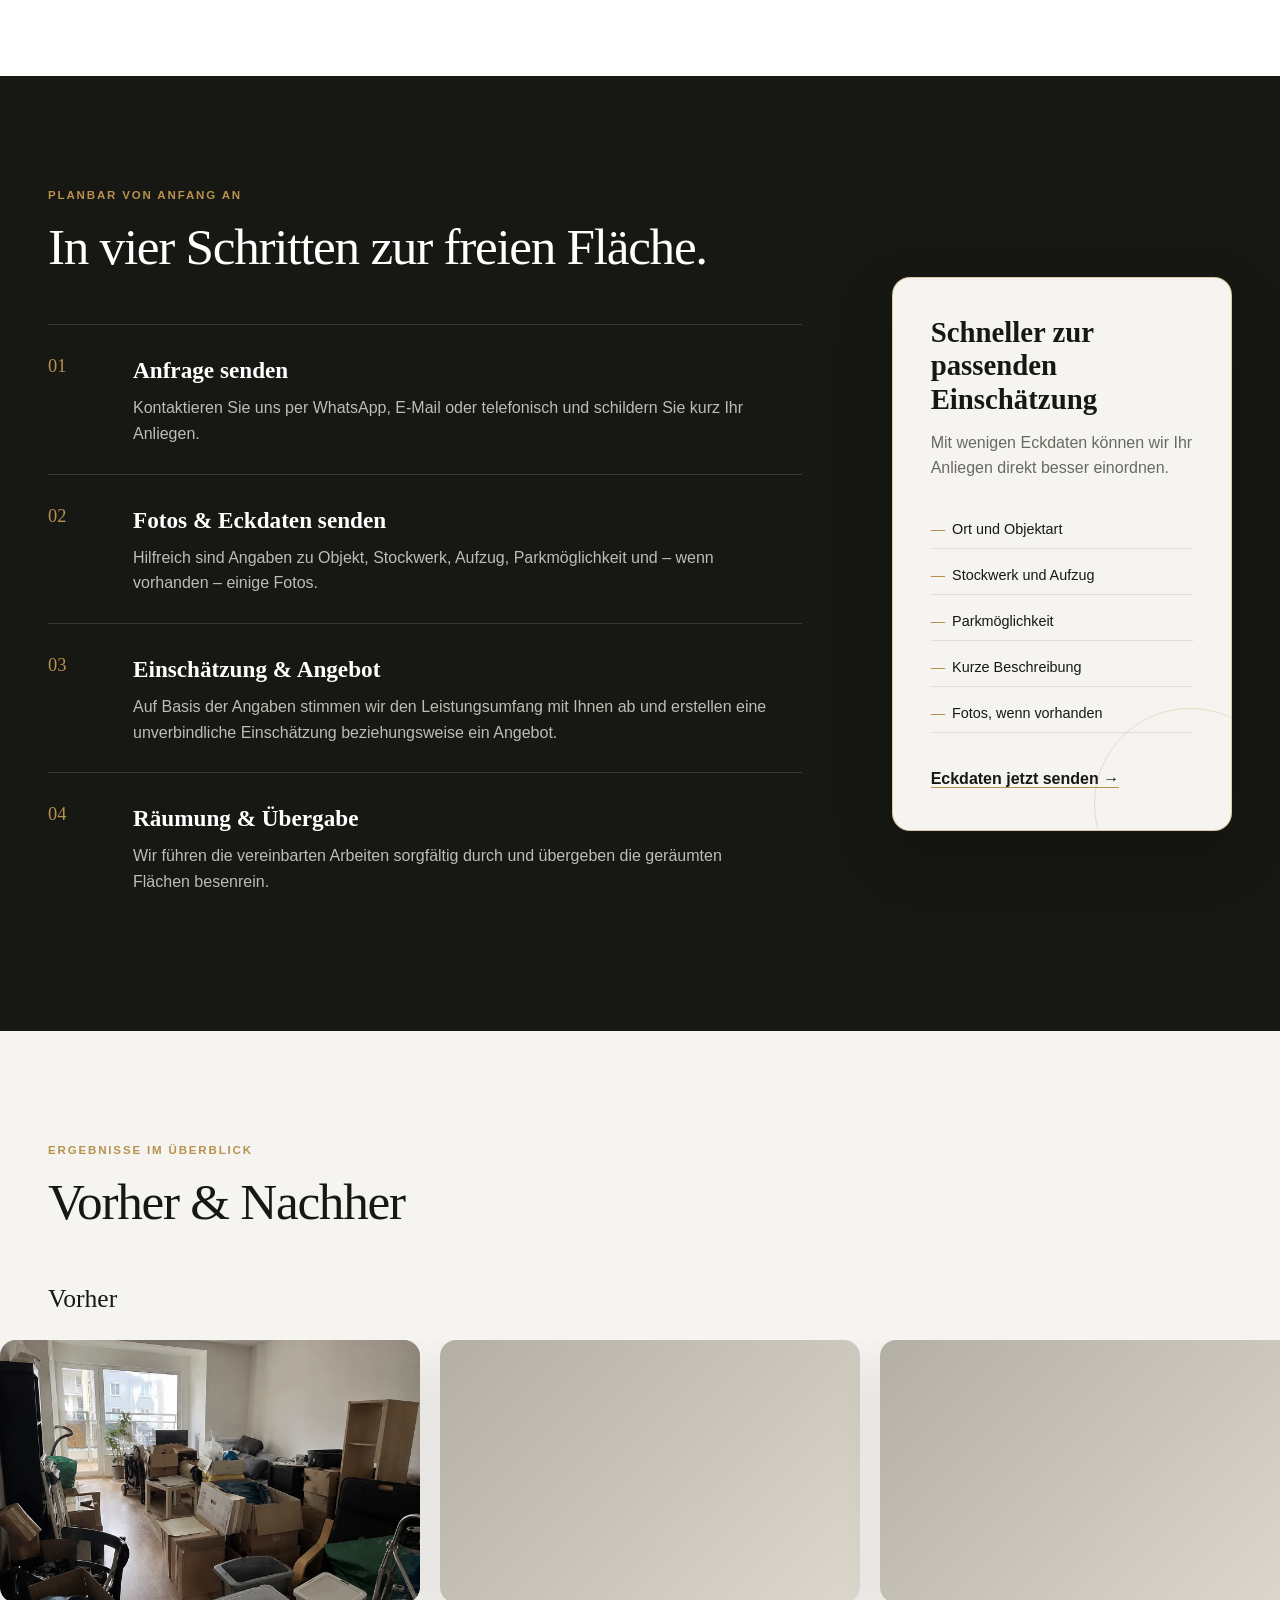
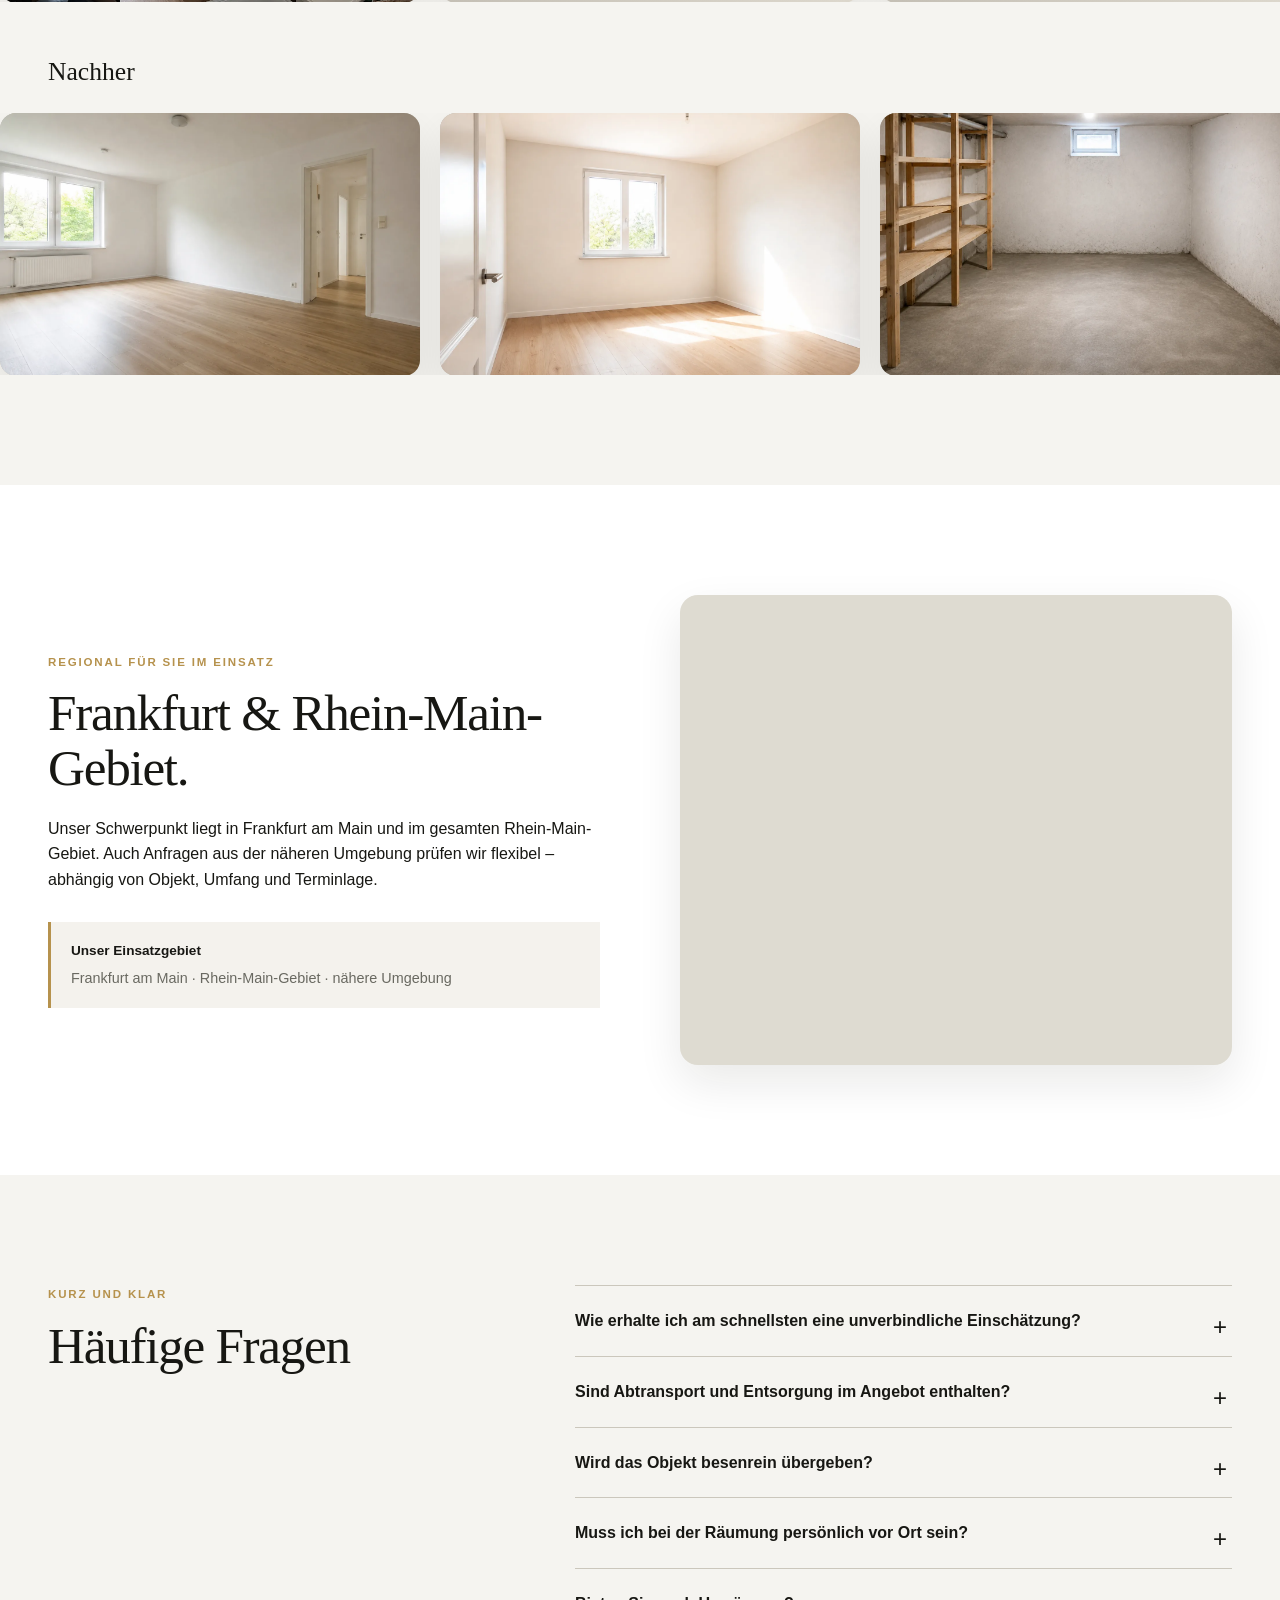
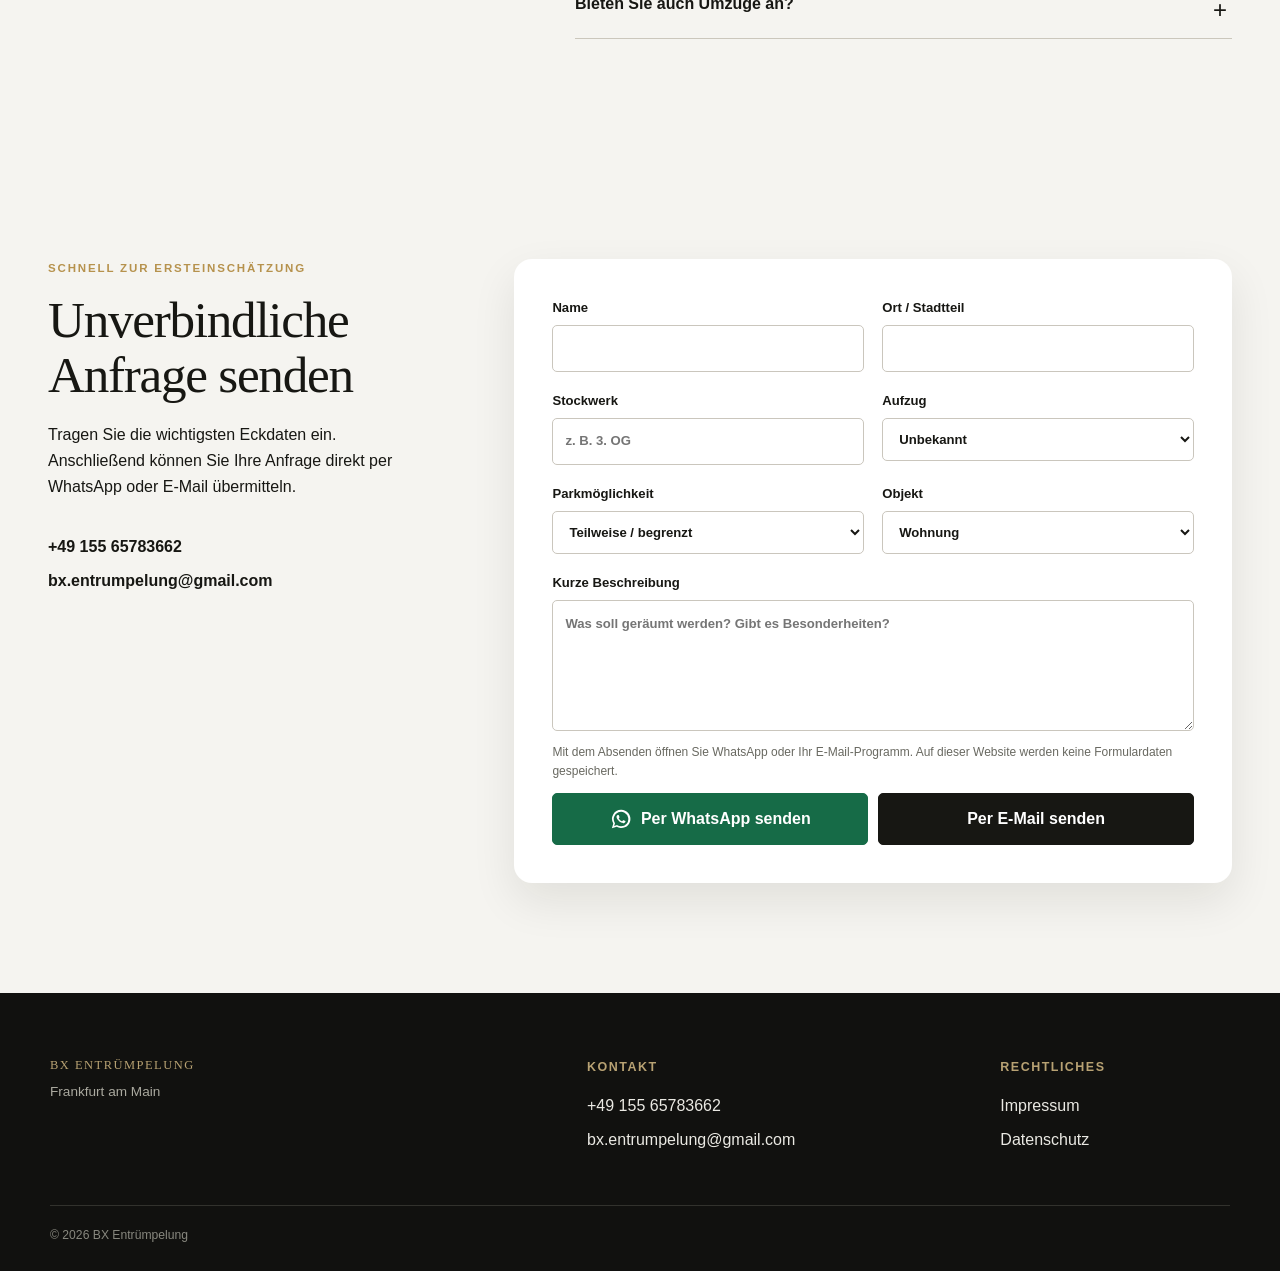
==== commit 5dac6d3c: "Align sections and add service imagery" ====
--- a/index.html
+++ b/index.html
@@ -46,13 +46,13 @@
 
     <section class="section" id="leistungen"><div class="shell section-head reveal"><p class="eyebrow">Was wir für Sie übernehmen</p><h2>Unsere Leistungen</h2><p>Von der einzelnen Fläche bis zur vollständigen Haushaltsauflösung: Wir stimmen den Umfang klar mit Ihnen ab und kümmern uns um eine sorgfältige Durchführung.</p></div>
       <div class="marquee services-marquee" aria-label="Leistungen"><div class="marquee-track">
-        <details class="service-card"><summary><h3>Wohnungsentrümpelung</h3><span aria-hidden="true">+</span></summary><p>Wir räumen Wohnungen vollständig oder teilweise, übernehmen den Abtransport und hinterlassen die vereinbarten Flächen ordentlich.</p></details>
-        <details class="service-card"><summary><h3>Haushaltsauflösung</h3><span aria-hidden="true">+</span></summary><p>Wir begleiten Haushaltsauflösungen strukturiert – von der Abstimmung des Umfangs bis zur besenreinen Übergabe.</p></details>
-        <details class="service-card"><summary><h3>Keller &amp; Dachboden</h3><span aria-hidden="true">+</span></summary><p>Auch schwer zugängliche Keller, Abstellräume und Dachböden werden sorgfältig geräumt und zuverlässig abgewickelt.</p></details>
-        <details class="service-card"><summary><h3>Büro &amp; Gewerbe</h3><span aria-hidden="true">+</span></summary><p>Wir räumen Büros, Lager und gewerblich genutzte Flächen planbar und mit möglichst geringer Beeinträchtigung des Betriebs.</p></details>
-        <details class="service-card"><summary><h3>Abbau &amp; Abtransport</h3><span aria-hidden="true">+</span></summary><p>Leichte Abbauarbeiten sowie der sichere Abtransport der vereinbarten Gegenstände werden direkt mit eingeplant.</p></details>
-        <details class="service-card"><summary><h3>Besenreine Übergabe</h3><span aria-hidden="true">+</span></summary><p>Nach Abschluss der Räumung hinterlassen wir die Flächen ordentlich und besenrein für die weitere Nutzung oder Übergabe.</p></details>
-        <details class="service-card"><summary><h3>Umzüge auf Anfrage</h3><span aria-hidden="true">+</span></summary><p>Kleinere Umzüge und praktische Umzugsunterstützung bieten wir ergänzend und nach individueller Absprache an.</p></details>
+        <details class="service-card"><summary><img src="assets/images/service-wohnung.jpg" alt="Professionelle Wohnungsentrümpelung" width="900" height="675"><span class="service-title"><h3>Wohnungsentrümpelung</h3><i aria-hidden="true">+</i></span></summary><p>Wir räumen Wohnungen vollständig oder teilweise, übernehmen den Abtransport und hinterlassen die vereinbarten Flächen ordentlich.</p></details>
+        <details class="service-card"><summary><img src="assets/images/service-haushalt.jpg" alt="Geordnete Haushaltsauflösung" width="900" height="675"><span class="service-title"><h3>Haushaltsauflösung</h3><i aria-hidden="true">+</i></span></summary><p>Wir begleiten Haushaltsauflösungen strukturiert – von der Abstimmung des Umfangs bis zur besenreinen Übergabe.</p></details>
+        <details class="service-card"><summary><img src="assets/images/service-keller.jpg" alt="Entrümpelung von Keller und Dachboden" width="900" height="675"><span class="service-title"><h3>Keller &amp; Dachboden</h3><i aria-hidden="true">+</i></span></summary><p>Auch schwer zugängliche Keller, Abstellräume und Dachböden werden sorgfältig geräumt und zuverlässig abgewickelt.</p></details>
+        <details class="service-card"><summary><img src="assets/images/service-gewerbe.jpg" alt="Räumung von Büro- und Gewerbeflächen" width="900" height="675"><span class="service-title"><h3>Büro &amp; Gewerbe</h3><i aria-hidden="true">+</i></span></summary><p>Wir räumen Büros, Lager und gewerblich genutzte Flächen planbar und mit möglichst geringer Beeinträchtigung des Betriebs.</p></details>
+        <details class="service-card"><summary><img src="assets/images/service-abtransport.jpg" alt="Sorgfältiger Abbau und Abtransport" width="900" height="675"><span class="service-title"><h3>Abbau &amp; Abtransport</h3><i aria-hidden="true">+</i></span></summary><p>Leichte Abbauarbeiten sowie der sichere Abtransport der vereinbarten Gegenstände werden direkt mit eingeplant.</p></details>
+        <details class="service-card"><summary><img src="assets/images/service-besenrein.jpg" alt="Besenrein übergebener Wohnraum" width="900" height="675"><span class="service-title"><h3>Besenreine Übergabe</h3><i aria-hidden="true">+</i></span></summary><p>Nach Abschluss der Räumung hinterlassen wir die Flächen ordentlich und besenrein für die weitere Nutzung oder Übergabe.</p></details>
+        <details class="service-card"><summary><img src="assets/images/service-umzug.jpg" alt="Organisierter kleiner Umzug" width="900" height="675"><span class="service-title"><h3>Umzüge auf Anfrage</h3><i aria-hidden="true">+</i></span></summary><p>Kleinere Umzüge und praktische Umzugsunterstützung bieten wir ergänzend und nach individueller Absprache an.</p></details>
       </div></div>
     </section>
 
--- a/styles.css
+++ b/styles.css
@@ -7,7 +7,7 @@
 @media(max-width:640px){.hero h1{font-size:clamp(2.2rem,11vw,3.15rem);hyphens:auto;overflow-wrap:break-word}}
 .footer-brand img{display:none}.footer-brand .brand-fallback{display:flex}
 .nav-shell{height:88px}.brand{width:255px;height:72px;overflow:hidden;justify-content:center}.brand img{position:absolute;top:50%;left:0;width:100%;height:auto;max-width:none;object-fit:contain;transform:translateY(-50%)}
-.service-card{min-height:240px;padding:0;overflow:hidden}.service-card summary{position:relative;display:flex;min-height:238px;align-items:flex-end;justify-content:space-between;gap:20px;padding:30px;cursor:pointer;list-style:none}.service-card summary::-webkit-details-marker{display:none}.service-card summary h3{margin:0}.service-card summary span{display:grid;width:34px;height:34px;flex:none;place-items:center;border:1px solid var(--gold);border-radius:50%;color:#8b6b2f;font-size:1.25rem;transition:transform .2s}.service-card[open] summary{min-height:auto;padding-bottom:20px}.service-card[open] summary span{transform:rotate(45deg)}.service-card>p{padding:0 30px 30px}.services-marquee:has(.service-card[open]) .marquee-track{animation-play-state:paused}
+.section>.shell,.gallery-row>.shell{width:calc(100% - 96px);max-width:1440px;margin-left:48px;margin-right:auto}.section-head{text-align:left}.service-card{width:360px;min-height:365px;padding:0;overflow:hidden}.service-card summary{position:relative;display:block;cursor:pointer;list-style:none}.service-card summary::-webkit-details-marker{display:none}.service-card summary>img{width:100%;height:220px;object-fit:cover}.service-title{display:flex;min-height:143px;align-items:center;justify-content:space-between;gap:20px;padding:24px 26px}.service-card summary h3{margin:0}.service-title i{display:grid;width:34px;height:34px;flex:none;place-items:center;border:1px solid var(--gold);border-radius:50%;color:#8b6b2f;font:normal 1.25rem/1 Georgia,serif;transition:transform .2s}.service-card[open] .service-title{min-height:auto;padding-bottom:16px}.service-card[open] .service-title i{transform:rotate(45deg)}.service-card>p{padding:0 26px 26px}.services-marquee:has(.service-card[open]) .marquee-track{animation-play-state:paused}
 .info-card{position:relative;overflow:hidden;background:linear-gradient(145deg,#f7f4ec,#e8e0cf);border:1px solid rgba(182,146,77,.45);box-shadow:0 24px 60px rgba(0,0,0,.22)}.info-card:after{content:"";position:absolute;right:-55px;bottom:-70px;width:190px;height:190px;border:1px solid rgba(182,146,77,.25);border-radius:50%}.info-card-mark{display:grid;width:50px;height:50px;place-items:center;margin-bottom:28px;border-radius:50%;background:var(--ink);color:var(--gold);font:700 1rem Georgia,serif;letter-spacing:.08em}.info-card>p{color:var(--muted);margin:-8px 0 22px}.info-card ul{columns:1}.info-card li{padding:7px 0;border-bottom:1px solid rgba(23,23,19,.1)}
 .gallery-track{animation-duration:50s}
 .region-note{display:flex;flex-direction:column;gap:5px;margin-top:30px;padding:18px 20px;border-left:3px solid var(--gold);background:var(--soft)}.region-note strong{font-size:.85rem}.region-note span{color:var(--muted);font-size:.9rem}.map-frame{height:470px;border-radius:var(--radius);overflow:hidden;box-shadow:var(--shadow);background:#dedbd1}.map-frame iframe{width:100%;height:100%;border:0}
@@ -17,3 +17,4 @@
 .nav-shell.shell{width:calc(100% - 48px);max-width:none;margin-inline:24px}.brand{margin-right:18px}.button-icon{width:22px;height:22px;flex:none;margin-right:9px}.mobile-actions .button-icon{width:19px;height:19px;margin-right:7px}.mobile-actions a{display:flex!important;align-items:center;justify-content:center}.footer-grid-simple{grid-template-columns:1.35fr 1fr .65fr}.footer-identity>b{display:block;color:#d1b066;font:500 1.35rem Georgia,serif;letter-spacing:.01em;margin-bottom:5px!important}.footer-identity span{color:#aaa99f;font-size:.85rem}.gallery-section,.section-soft,.request-section{background:#f5f4f0}.info-card{background:#f5f4f0}.service-card{box-shadow:0 10px 28px rgba(23,23,19,.07)}
 @media(max-width:980px){.nav-shell.shell{width:calc(100% - 32px);margin-inline:16px}.footer-grid-simple{grid-template-columns:1fr 1fr}}
 @media(max-width:640px){.footer-grid-simple{grid-template-columns:1fr}.brand{margin-right:0}}
+@media(max-width:640px){.section>.shell,.gallery-row>.shell{width:calc(100% - 32px);margin-left:16px}.service-card{width:286px;min-height:330px}.service-card summary{min-height:0;padding:0}.service-card summary>img{height:175px}.service-title{min-height:153px;padding:20px}.service-card>p{padding:0 20px 22px}}
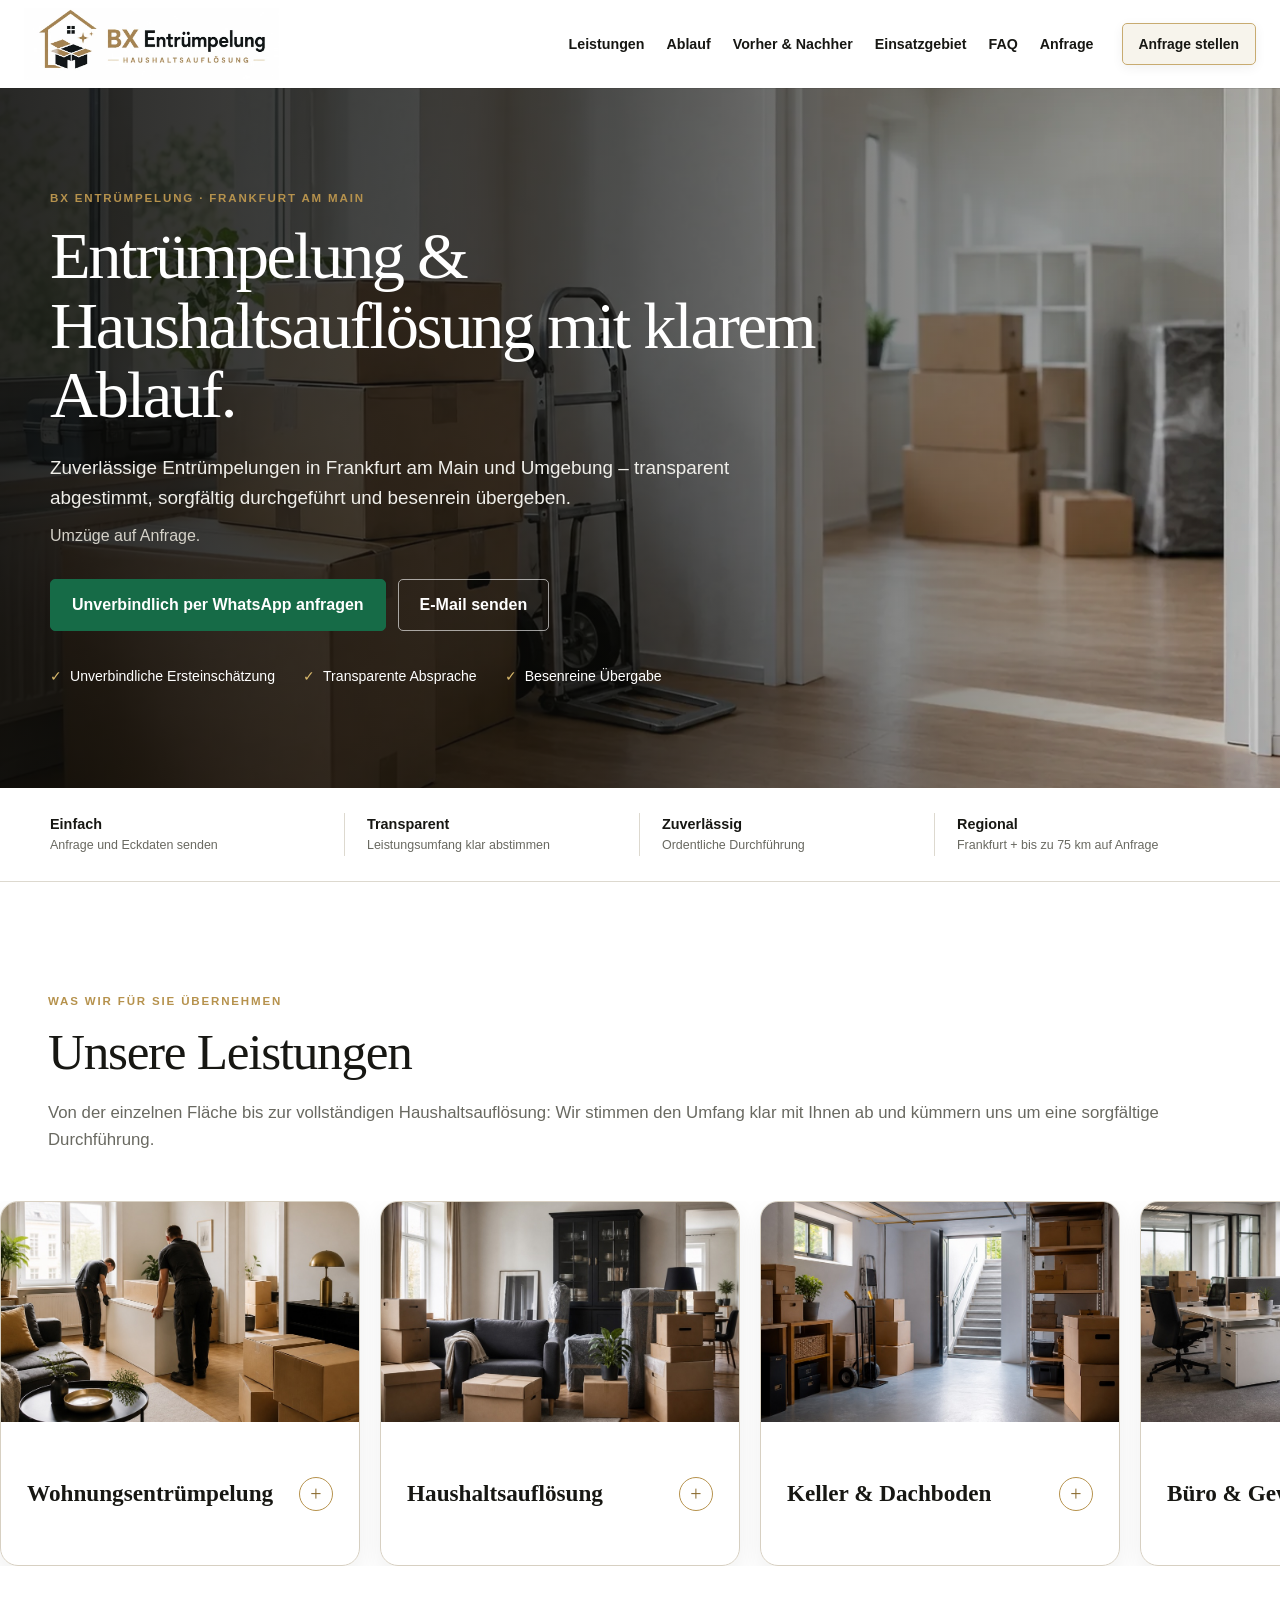
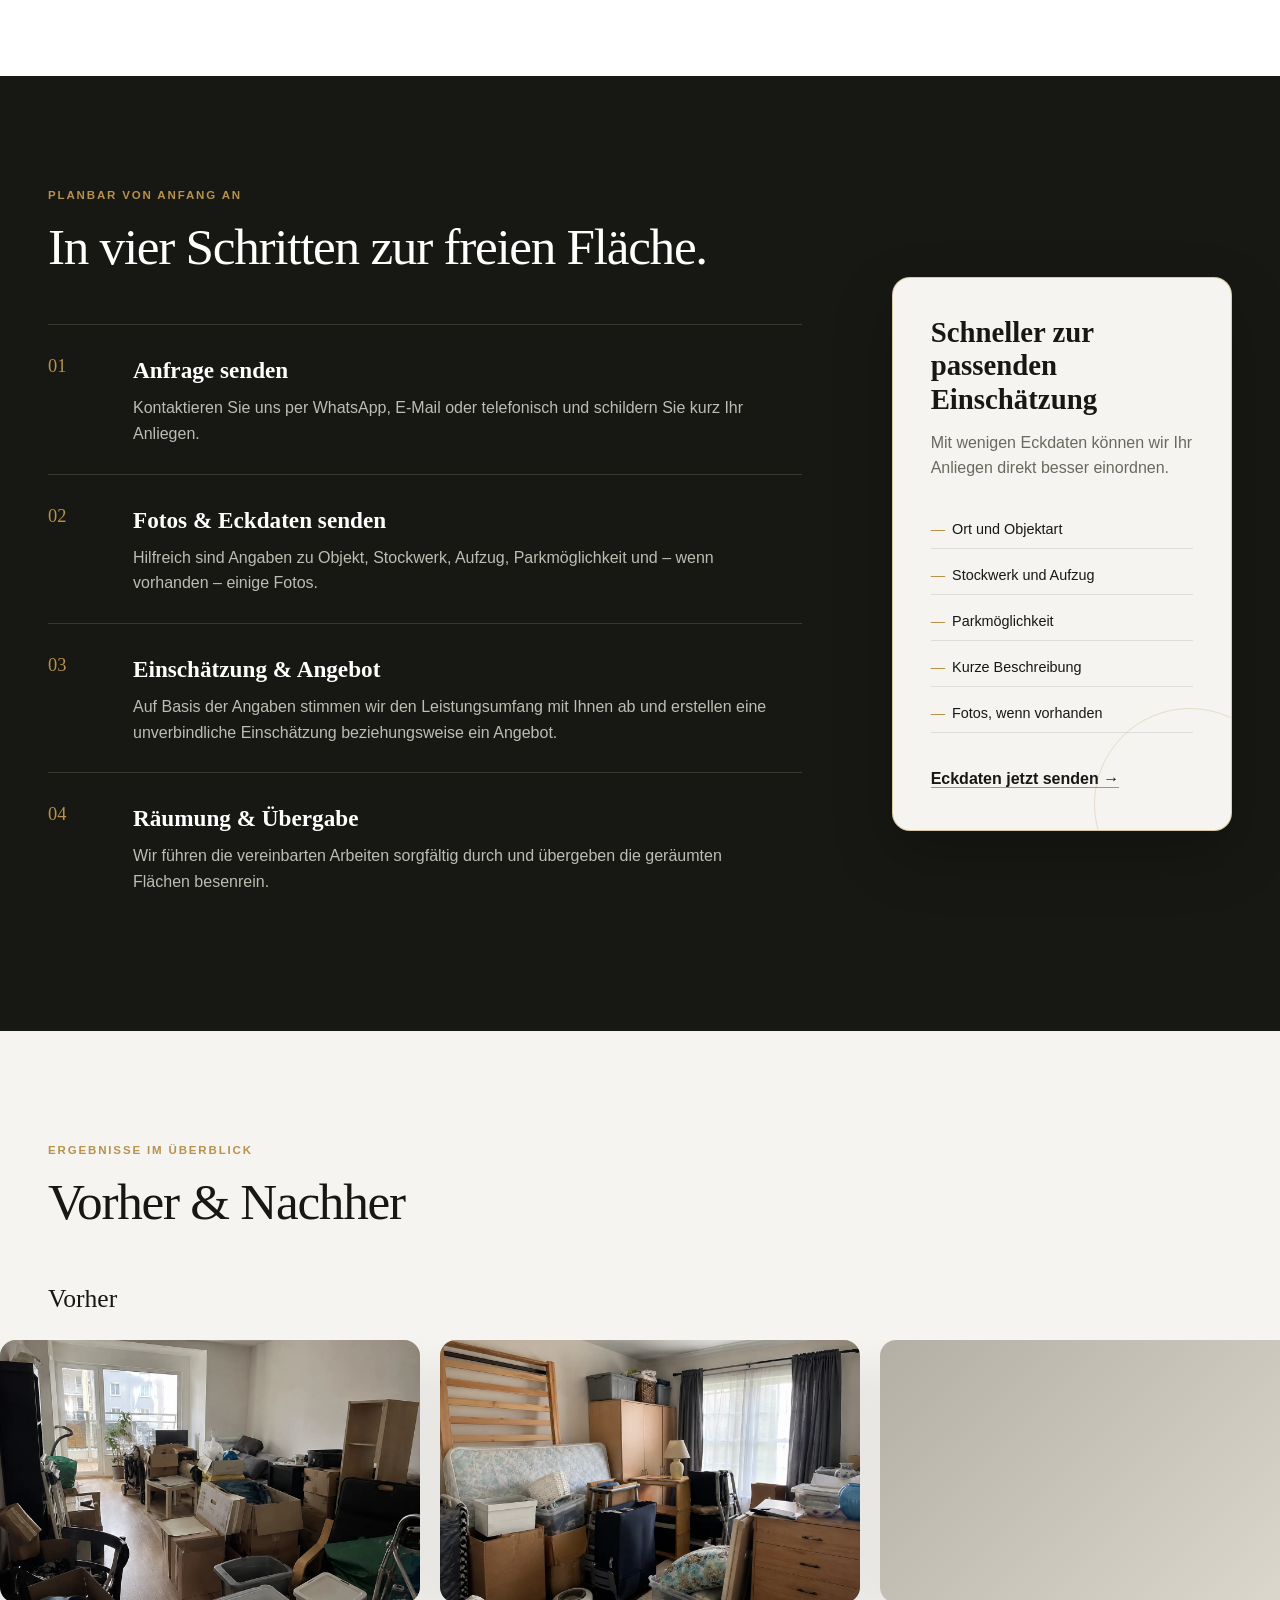
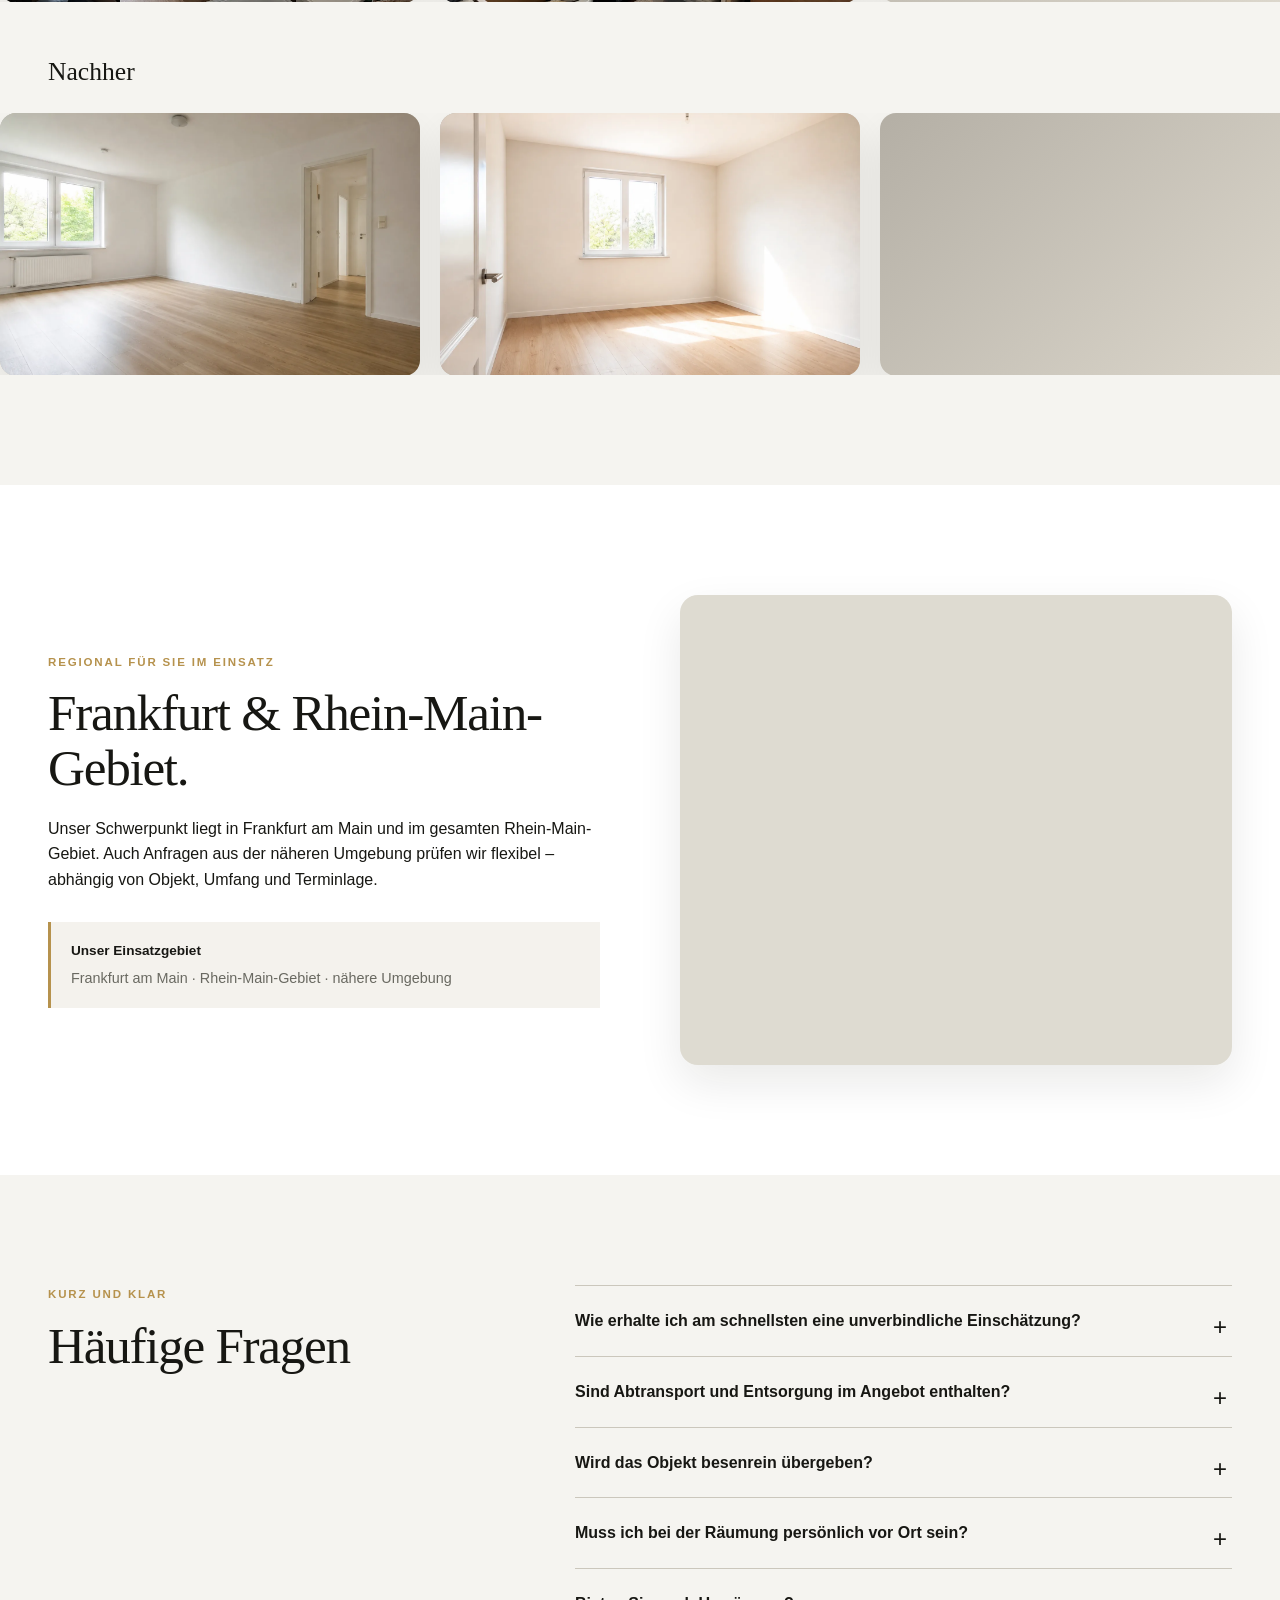
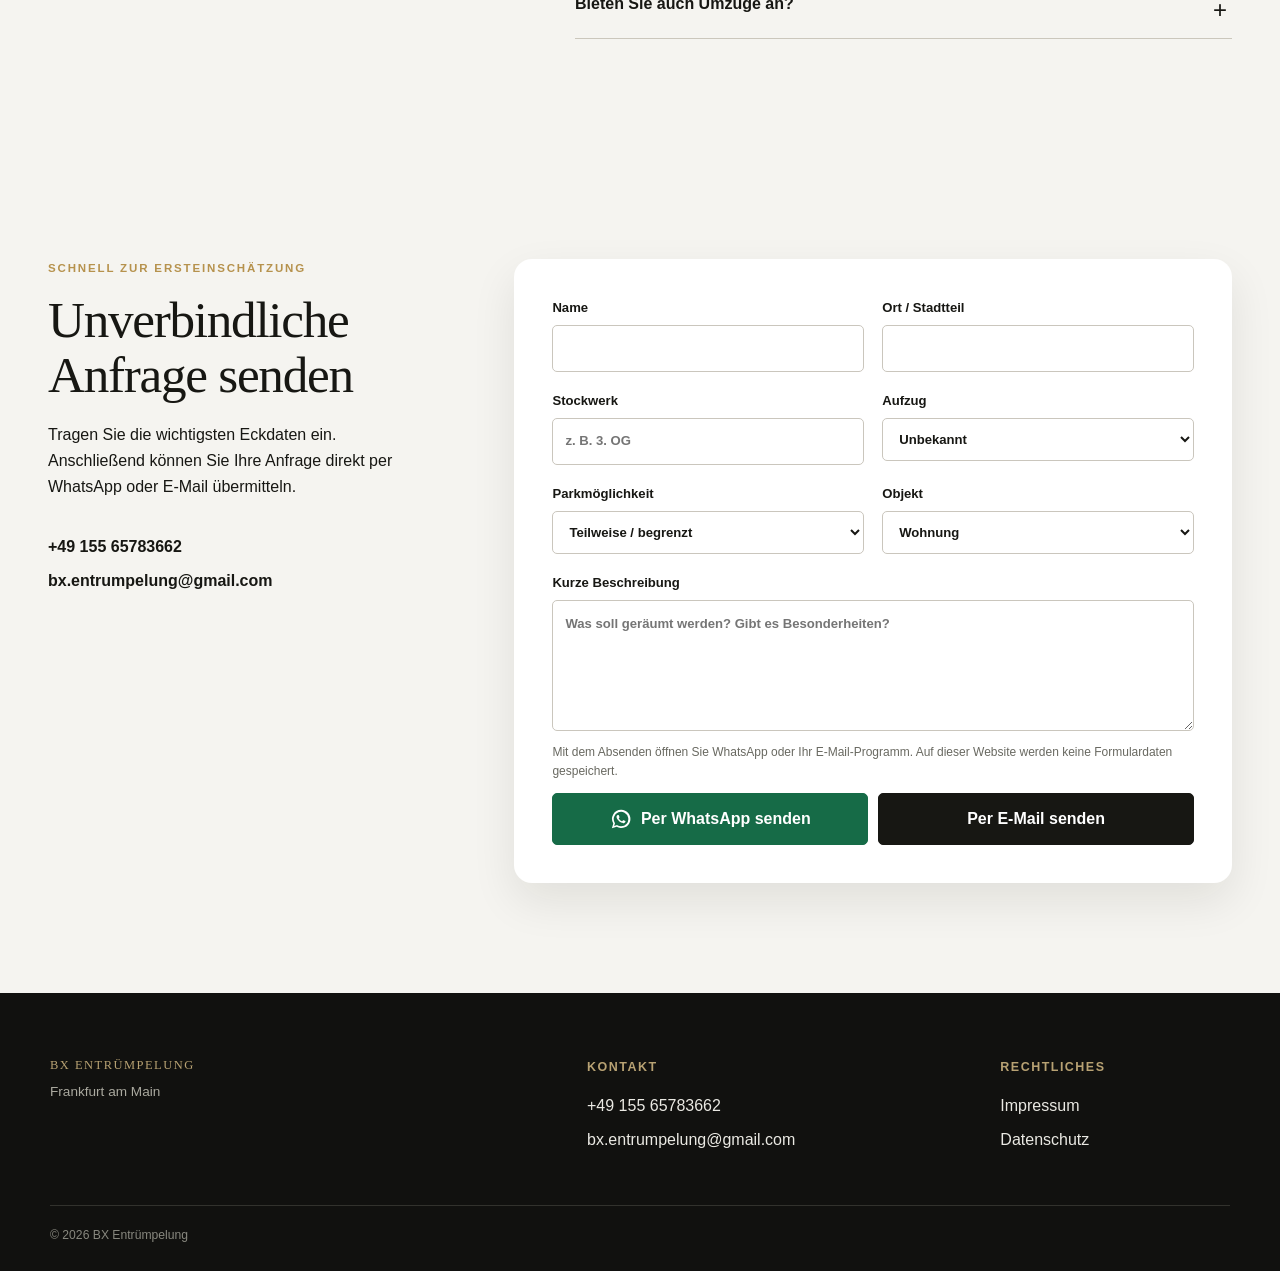
==== commit 1d7b7c3c: "Refine header CTA and improve marketing metadata" ====
--- a/index.html
+++ b/index.html
@@ -5,17 +5,24 @@
   <meta name="viewport" content="width=device-width, initial-scale=1">
   <title>Entrümpelung Frankfurt | BX Entrümpelung &amp; Haushaltsauflösung</title>
   <meta name="description" content="BX Entrümpelung: Entrümpelung, Haushaltsauflösung und Wohnungsentrümpelung in Frankfurt. Transparent abgestimmt und besenrein übergeben.">
+  <meta name="robots" content="index,follow,max-image-preview:large,max-snippet:-1,max-video-preview:-1">
   <meta name="theme-color" content="#11110f">
   <meta property="og:title" content="Entrümpelung Frankfurt | BX Entrümpelung">
   <meta property="og:description" content="Zuverlässige Entrümpelungen und Haushaltsauflösungen in Frankfurt am Main und Umgebung.">
   <meta property="og:type" content="website">
   <meta property="og:locale" content="de_DE">
+  <meta property="og:site_name" content="BX Entrümpelung">
   <meta property="og:image" content="https://bx-entruempelung.de/assets/images/hero.webp">
+  <meta property="og:image:alt" content="BX Entrümpelung in Frankfurt am Main">
   <meta property="og:url" content="https://bx-entruempelung.de/">
+  <meta name="twitter:card" content="summary_large_image">
+  <meta name="twitter:title" content="Entrümpelung Frankfurt | BX Entrümpelung">
+  <meta name="twitter:description" content="Entrümpelung und Haushaltsauflösung in Frankfurt am Main und im Rhein-Main-Gebiet.">
+  <meta name="twitter:image" content="https://bx-entruempelung.de/assets/images/hero.webp">
   <link rel="canonical" href="https://bx-entruempelung.de/">
   <link rel="icon" type="image/webp" href="assets/images/logo-bx-entruempelung.webp">
   <link rel="stylesheet" href="styles.css">
-  <script type="application/ld+json">{"@context":"https://schema.org","@type":"LocalBusiness","name":"BX Entrümpelung","description":"Entrümpelung und Haushaltsauflösung in Frankfurt am Main und Umgebung.","telephone":"+49 155 65783662","email":"bx.entrumpelung@gmail.com","address":{"@type":"PostalAddress","streetAddress":"Am Neuenberg 2","postalCode":"60435","addressLocality":"Frankfurt am Main","addressCountry":"DE"},"areaServed":"Frankfurt am Main und Rhein-Main-Gebiet","url":"https://bx-entruempelung.de/"}</script>
+  <script type="application/ld+json">{"@context":"https://schema.org","@type":"LocalBusiness","@id":"https://bx-entruempelung.de/#unternehmen","name":"BX Entrümpelung","description":"Entrümpelung, Haushaltsauflösung und besenreine Übergabe in Frankfurt am Main und im Rhein-Main-Gebiet.","url":"https://bx-entruempelung.de/","image":"https://bx-entruempelung.de/assets/images/hero.webp","logo":"https://bx-entruempelung.de/assets/images/logo-bx-entruempelung.webp","telephone":"+49 155 65783662","email":"bx.entrumpelung@gmail.com","priceRange":"€€","address":{"@type":"PostalAddress","streetAddress":"Am Neuenberg 2","postalCode":"60435","addressLocality":"Frankfurt am Main","addressCountry":"DE"},"areaServed":[{"@type":"City","name":"Frankfurt am Main"},{"@type":"AdministrativeArea","name":"Rhein-Main-Gebiet"}],"hasOfferCatalog":{"@type":"OfferCatalog","name":"Entrümpelungsleistungen","itemListElement":[{"@type":"Offer","itemOffered":{"@type":"Service","name":"Wohnungsentrümpelung"}},{"@type":"Offer","itemOffered":{"@type":"Service","name":"Haushaltsauflösung"}},{"@type":"Offer","itemOffered":{"@type":"Service","name":"Keller- und Dachbodenentrümpelung"}},{"@type":"Offer","itemOffered":{"@type":"Service","name":"Büro- und Gewerberäumung"}}]}}</script>
   <script src="app.js" defer></script>
 </head>
 <body id="top">
@@ -25,7 +32,7 @@
       <a class="brand" href="#top" aria-label="BX Entrümpelung – Startseite"><img src="assets/images/logo-bx-entruempelung.webp" alt="BX Entrümpelung" width="190" height="64"><span class="brand-fallback" aria-hidden="true"><b>BX</b> ENTRÜMPELUNG</span></a>
       <button class="menu-toggle" type="button" aria-expanded="false" aria-controls="site-nav"><span></span><span></span><span></span><span class="sr-only">Menü öffnen</span></button>
       <nav id="site-nav" aria-label="Hauptnavigation"><a href="#leistungen">Leistungen</a><a href="#ablauf">Ablauf</a><a href="#referenzen">Vorher &amp; Nachher</a><a href="#gebiet">Einsatzgebiet</a><a href="#faq">FAQ</a><a href="#anfrage">Anfrage</a></nav>
-      <a class="button button-small desktop-cta" href="#anfrage">Anfrage stellen</a>
+      <a class="button button-small desktop-cta" href="#anfrage" data-analytics-event="cta_header">Anfrage stellen</a>
     </div>
   </header>
 
@@ -37,7 +44,7 @@
         <h1 id="hero-title">Entrümpelung &amp; Haushaltsauflösung mit klarem Ablauf.</h1>
         <p class="hero-copy">Zuverlässige Entrümpelungen in Frankfurt am Main und Umgebung – transparent abgestimmt, sorgfältig durchgeführt und besenrein übergeben.</p>
         <p class="quiet-note">Umzüge auf Anfrage.</p>
-        <div class="hero-actions"><a class="button button-whatsapp" href="https://wa.me/4915565783662?text=Hallo%20liebes%20Team%20von%20BX%20Entr%C3%BCmpelung%2C%20ich%20m%C3%B6chte%20gern%20unverbindlich%20anfragen." target="_blank" rel="noopener">Unverbindlich per WhatsApp anfragen</a><a class="button button-ghost" href="mailto:bx.entrumpelung@gmail.com">E-Mail senden</a></div>
+        <div class="hero-actions"><a class="button button-whatsapp" href="https://wa.me/4915565783662?text=Hallo%20liebes%20Team%20von%20BX%20Entr%C3%BCmpelung%2C%20ich%20m%C3%B6chte%20gern%20unverbindlich%20anfragen." target="_blank" rel="noopener" data-analytics-event="whatsapp_hero">Unverbindlich per WhatsApp anfragen</a><a class="button button-ghost" href="mailto:bx.entrumpelung@gmail.com" data-analytics-event="email_hero">E-Mail senden</a></div>
         <ul class="hero-trust"><li>Unverbindliche Ersteinschätzung</li><li>Transparente Absprache</li><li>Besenreine Übergabe</li></ul>
       </div>
     </section>
@@ -79,7 +86,7 @@
     </div></div></section>
 
     <section class="section request-section" id="anfrage"><div class="shell request-layout"><div class="section-head reveal"><p class="eyebrow">Schnell zur Ersteinschätzung</p><h2>Unverbindliche Anfrage senden</h2><p>Tragen Sie die wichtigsten Eckdaten ein. Anschließend können Sie Ihre Anfrage direkt per WhatsApp oder E-Mail übermitteln.</p><div class="direct-contact"><a href="tel:+4915565783662">+49 155 65783662</a><a href="mailto:bx.entrumpelung@gmail.com">bx.entrumpelung@gmail.com</a></div></div>
-      <form id="request-form" class="request-form reveal"><div class="form-grid"><label>Name<input name="name" autocomplete="name" required></label><label>Ort / Stadtteil<input name="location" autocomplete="address-level2" required></label><label>Stockwerk<input name="floor" placeholder="z. B. 3. OG"></label><label>Aufzug<select name="elevator"><option>Ja</option><option>Nein</option><option selected>Unbekannt</option></select></label><label>Parkmöglichkeit<select name="parking"><option>Ja</option><option>Nein</option><option selected>Teilweise / begrenzt</option></select></label><label>Objekt<select name="object"><option>Wohnung</option><option>Haus / Haushaltsauflösung</option><option>Keller / Dachboden</option><option>Büro / Gewerbe</option><option>Garage</option><option>Umzug auf Anfrage</option><option>Sonstiges</option></select></label><label class="full">Kurze Beschreibung<textarea name="description" rows="5" required placeholder="Was soll geräumt werden? Gibt es Besonderheiten?"></textarea></label></div><p class="form-note">Mit dem Absenden öffnen Sie WhatsApp oder Ihr E-Mail-Programm. Auf dieser Website werden keine Formulardaten gespeichert.</p><div class="form-actions"><button class="button button-whatsapp" type="submit" data-submit="whatsapp"><svg class="button-icon" viewBox="0 0 24 24" aria-hidden="true"><path fill="currentColor" d="M12.04 2a9.84 9.84 0 0 0-8.44 14.9L2.05 22l5.23-1.5A9.94 9.94 0 1 0 12.04 2Zm0 17.97a8 8 0 0 1-4.08-1.12l-.29-.17-3.1.89.91-3.02-.19-.31a7.95 7.95 0 1 1 6.75 3.73Zm4.37-5.96c-.24-.12-1.41-.69-1.63-.77-.22-.08-.38-.12-.54.12-.16.24-.62.77-.76.93-.14.16-.28.18-.52.06-1.42-.71-2.35-1.27-3.29-2.88-.25-.43.25-.4.71-1.33.08-.16.04-.3-.02-.42-.06-.12-.54-1.3-.74-1.78-.2-.47-.4-.4-.54-.41h-.46c-.16 0-.42.06-.64.3-.22.24-.84.82-.84 2s.86 2.32.98 2.48c.12.16 1.69 2.58 4.1 3.62 1.52.66 2.12.71 2.88.6.46-.07 1.41-.58 1.61-1.13.2-.56.2-1.04.14-1.14-.06-.1-.22-.16-.46-.28Z"/></svg>Per WhatsApp senden</button><button class="button button-dark" type="submit" data-submit="email">Per E-Mail senden</button></div></form>
+      <form id="request-form" class="request-form reveal"><div class="form-grid"><label>Name<input name="name" autocomplete="name" required></label><label>Ort / Stadtteil<input name="location" autocomplete="address-level2" required></label><label>Stockwerk<input name="floor" placeholder="z. B. 3. OG"></label><label>Aufzug<select name="elevator"><option>Ja</option><option>Nein</option><option selected>Unbekannt</option></select></label><label>Parkmöglichkeit<select name="parking"><option>Ja</option><option>Nein</option><option selected>Teilweise / begrenzt</option></select></label><label>Objekt<select name="object"><option>Wohnung</option><option>Haus / Haushaltsauflösung</option><option>Keller / Dachboden</option><option>Büro / Gewerbe</option><option>Garage</option><option>Umzug auf Anfrage</option><option>Sonstiges</option></select></label><label class="full">Kurze Beschreibung<textarea name="description" rows="5" required placeholder="Was soll geräumt werden? Gibt es Besonderheiten?"></textarea></label></div><p class="form-note">Mit dem Absenden öffnen Sie WhatsApp oder Ihr E-Mail-Programm. Auf dieser Website werden keine Formulardaten gespeichert.</p><div class="form-actions"><button class="button button-whatsapp" type="submit" data-submit="whatsapp" data-analytics-event="whatsapp_form"><svg class="button-icon" viewBox="0 0 24 24" aria-hidden="true"><path fill="currentColor" d="M12.04 2a9.84 9.84 0 0 0-8.44 14.9L2.05 22l5.23-1.5A9.94 9.94 0 1 0 12.04 2Zm0 17.97a8 8 0 0 1-4.08-1.12l-.29-.17-3.1.89.91-3.02-.19-.31a7.95 7.95 0 1 1 6.75 3.73Zm4.37-5.96c-.24-.12-1.41-.69-1.63-.77-.22-.08-.38-.12-.54.12-.16.24-.62.77-.76.93-.14.16-.28.18-.52.06-1.42-.71-2.35-1.27-3.29-2.88-.25-.43.25-.4.71-1.33.08-.16.04-.3-.02-.42-.06-.12-.54-1.3-.74-1.78-.2-.47-.4-.4-.54-.41h-.46c-.16 0-.42.06-.64.3-.22.24-.84.82-.84 2s.86 2.32.98 2.48c.12.16 1.69 2.58 4.1 3.62 1.52.66 2.12.71 2.88.6.46-.07 1.41-.58 1.61-1.13.2-.56.2-1.04.14-1.14-.06-.1-.22-.16-.46-.28Z"/></svg>Per WhatsApp senden</button><button class="button button-dark" type="submit" data-submit="email" data-analytics-event="email_form">Per E-Mail senden</button></div></form>
     </div></section>
   </main>
 
--- a/styles.css
+++ b/styles.css
@@ -18,3 +18,4 @@
 @media(max-width:980px){.nav-shell.shell{width:calc(100% - 32px);margin-inline:16px}.footer-grid-simple{grid-template-columns:1fr 1fr}}
 @media(max-width:640px){.footer-grid-simple{grid-template-columns:1fr}.brand{margin-right:0}}
 @media(max-width:640px){.section>.shell,.gallery-row>.shell{width:calc(100% - 32px);margin-left:16px}.service-card{width:286px;min-height:330px}.service-card summary{min-height:0;padding:0}.service-card summary>img{height:175px}.service-title{min-height:153px;padding:20px}.service-card>p{padding:0 20px 22px}}
+.desktop-cta{border-color:#c8ab70;background:#f7f4ec;color:#171713;box-shadow:0 3px 12px rgba(23,23,19,.06)}.desktop-cta:hover{background:#eee6d6;box-shadow:0 7px 18px rgba(23,23,19,.1)}
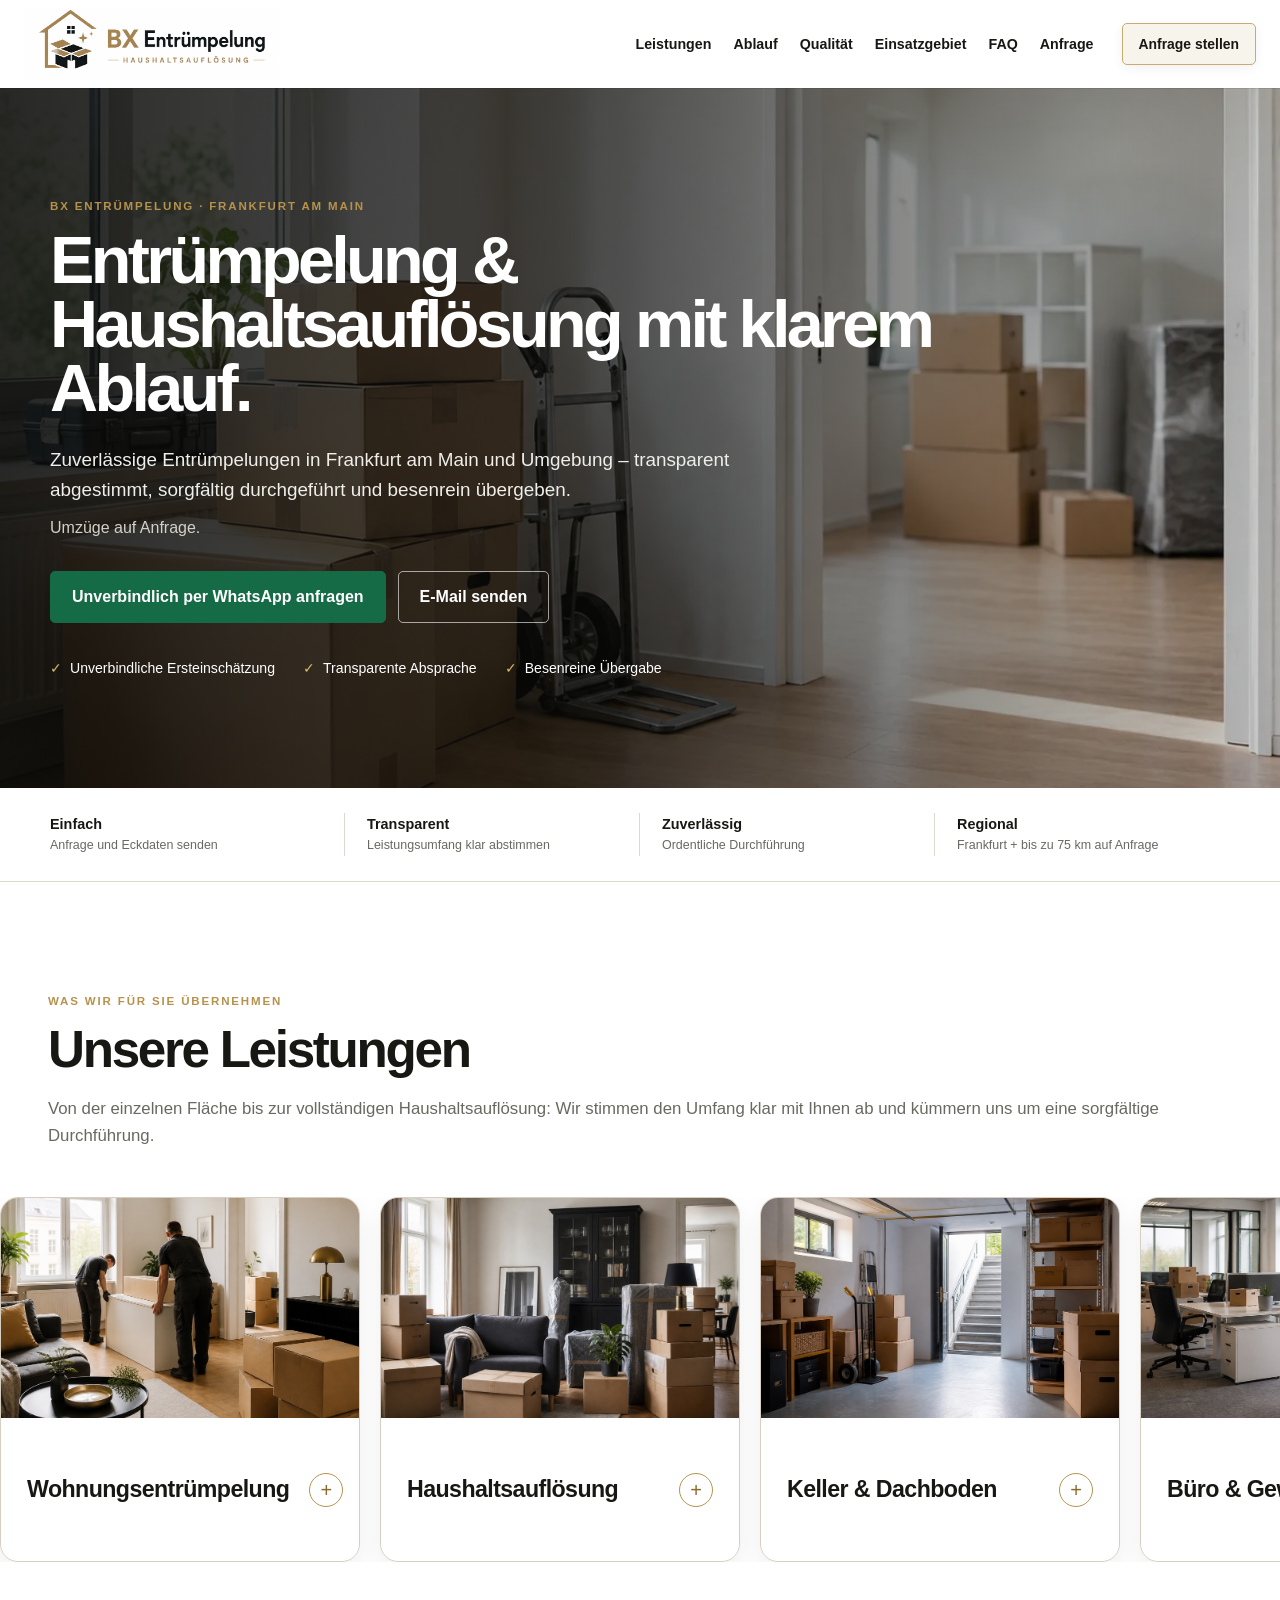
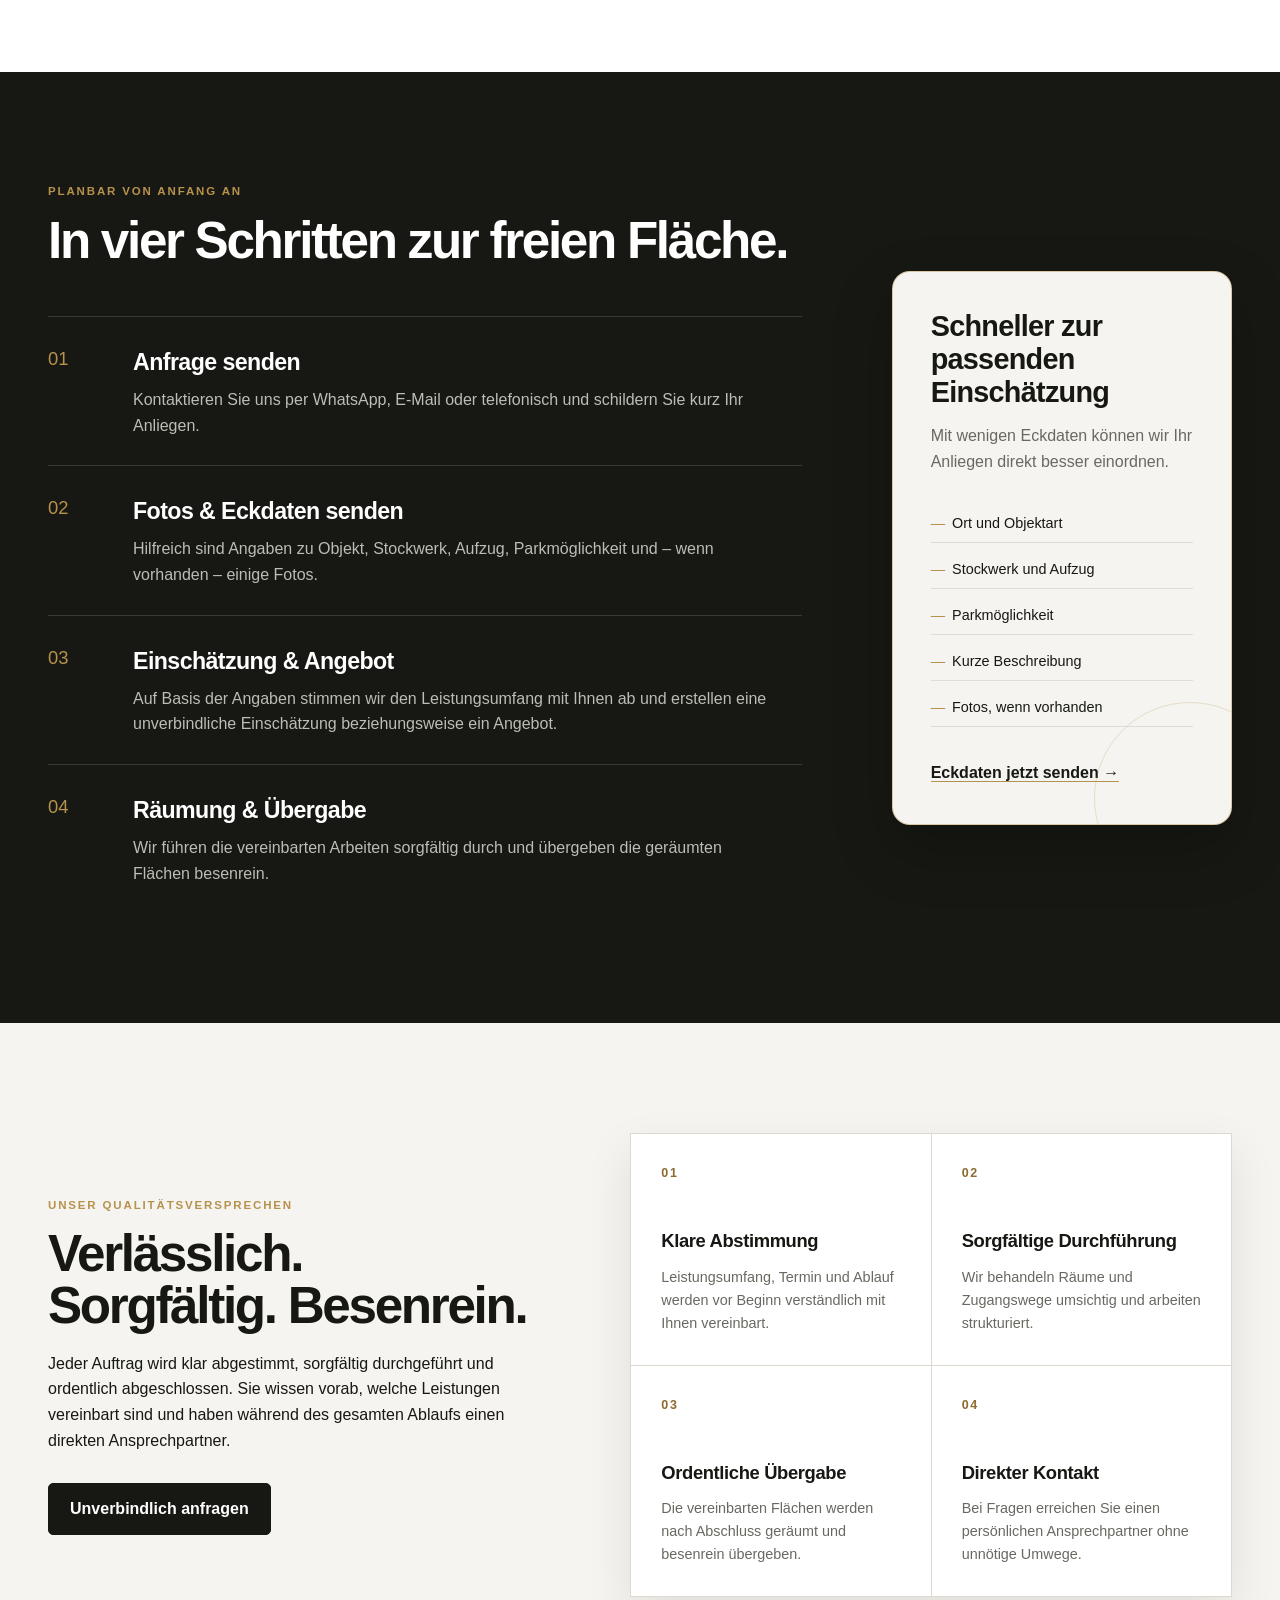
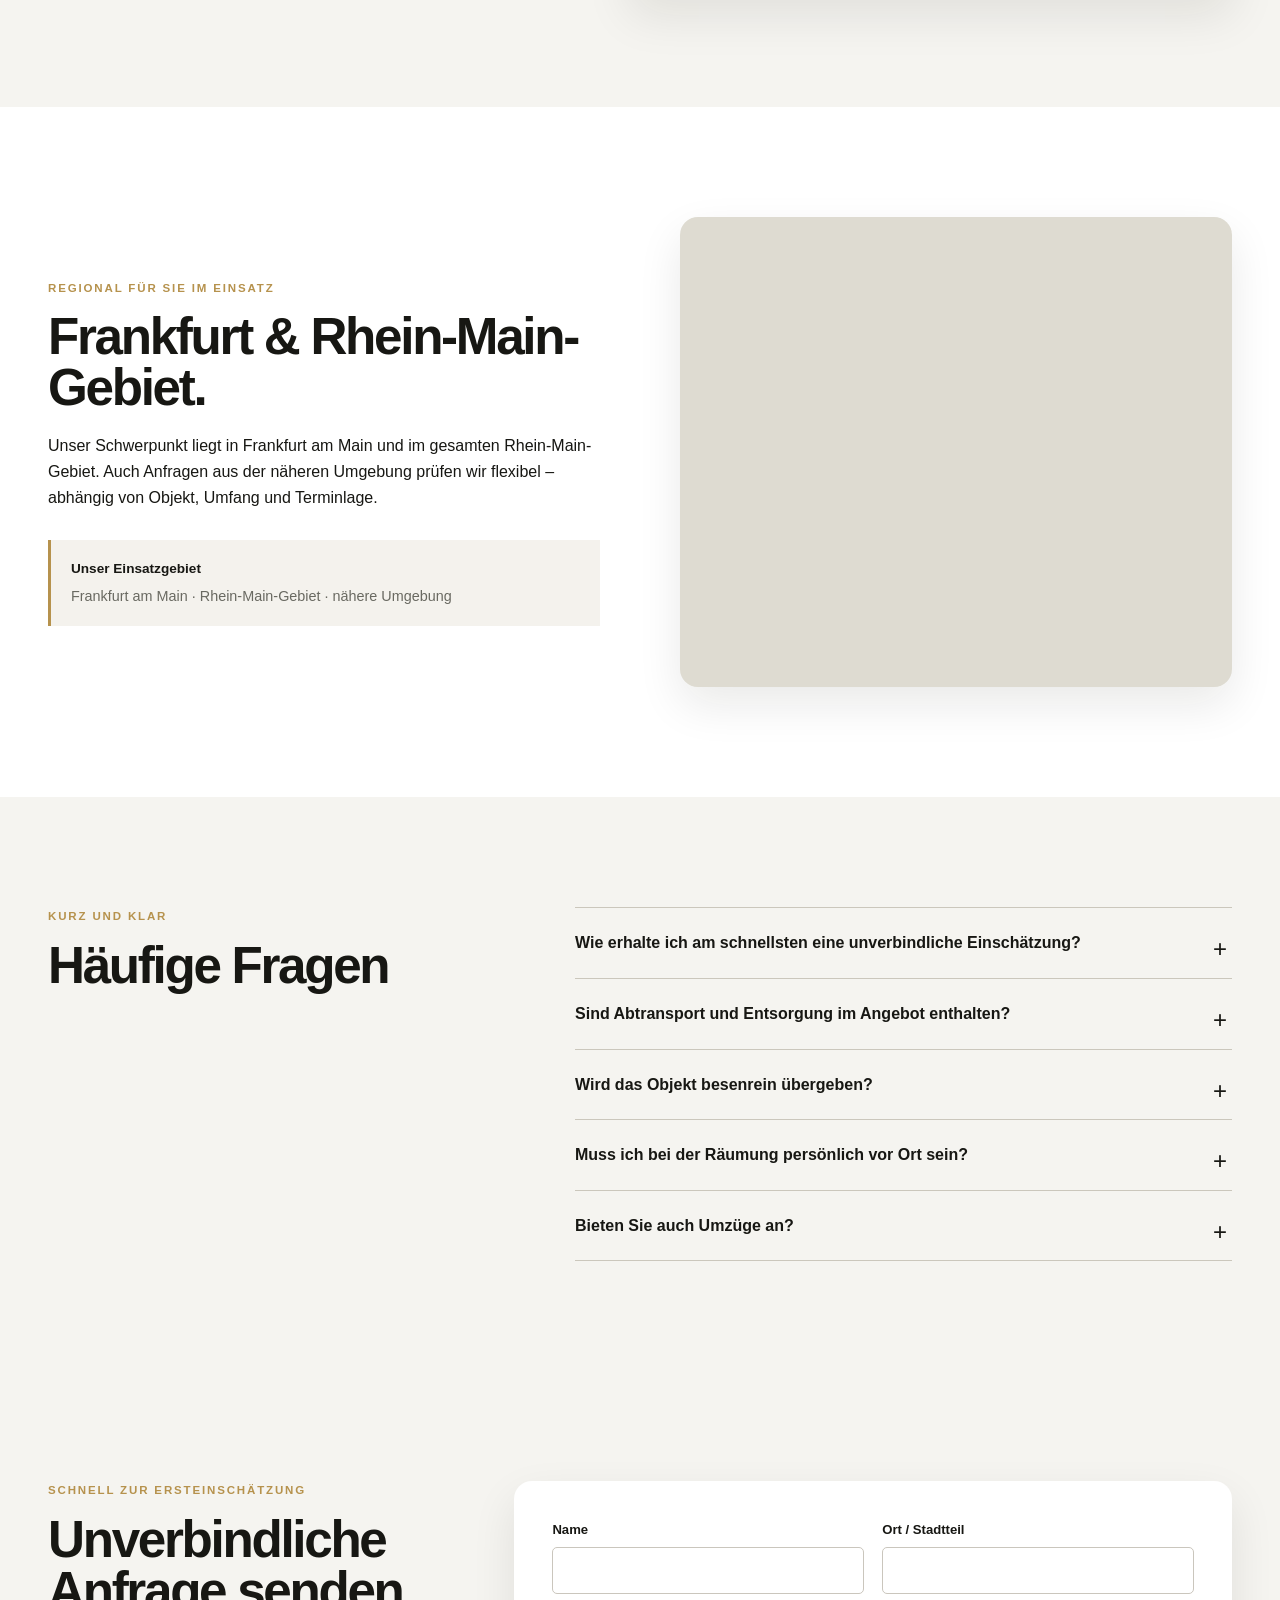
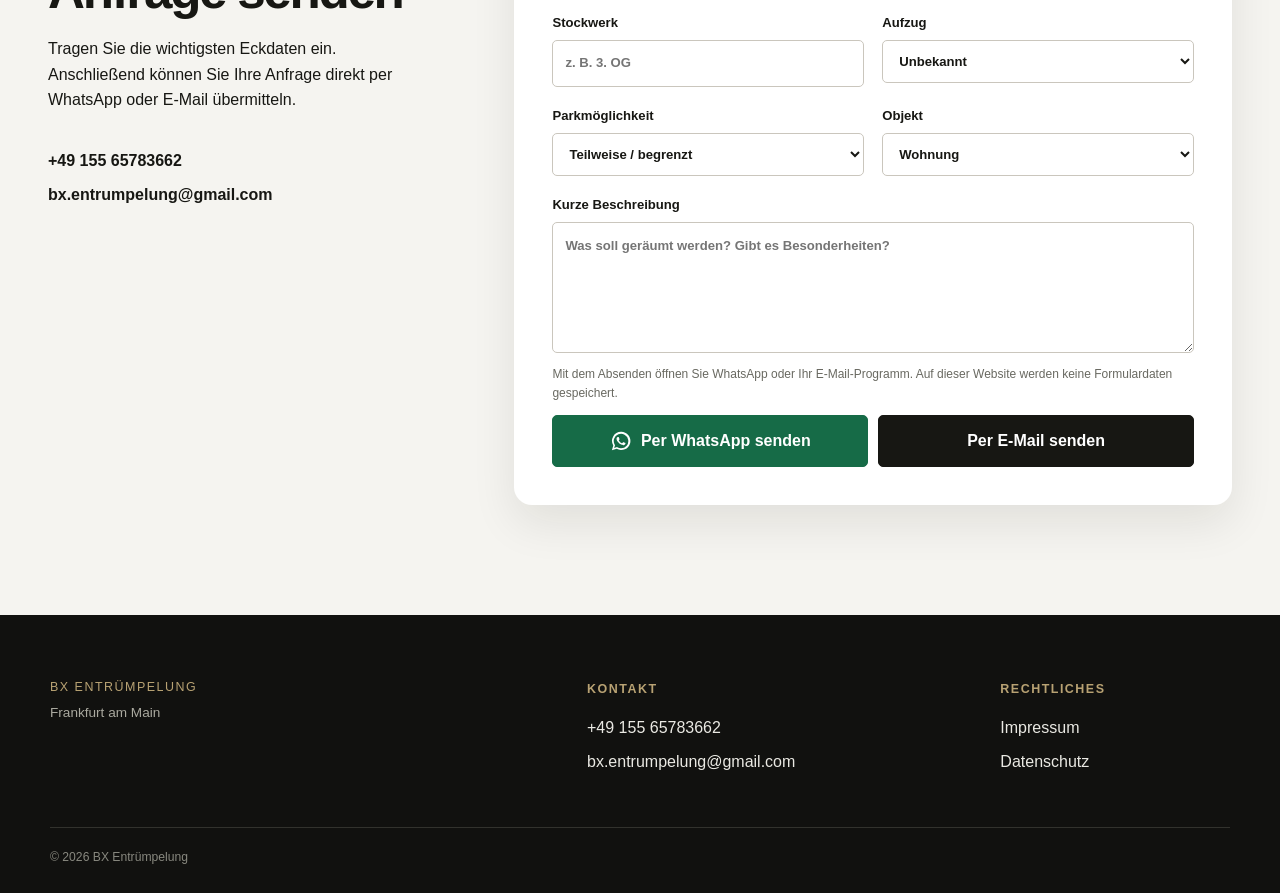
==== commit 6e89d649: "Temporarily replace gallery with quality section" ====
--- a/index.html
+++ b/index.html
@@ -31,7 +31,7 @@
     <div class="nav-shell shell">
       <a class="brand" href="#top" aria-label="BX Entrümpelung – Startseite"><img src="assets/images/logo-bx-entruempelung.webp" alt="BX Entrümpelung" width="190" height="64"><span class="brand-fallback" aria-hidden="true"><b>BX</b> ENTRÜMPELUNG</span></a>
       <button class="menu-toggle" type="button" aria-expanded="false" aria-controls="site-nav"><span></span><span></span><span></span><span class="sr-only">Menü öffnen</span></button>
-      <nav id="site-nav" aria-label="Hauptnavigation"><a href="#leistungen">Leistungen</a><a href="#ablauf">Ablauf</a><a href="#referenzen">Vorher &amp; Nachher</a><a href="#gebiet">Einsatzgebiet</a><a href="#faq">FAQ</a><a href="#anfrage">Anfrage</a></nav>
+      <nav id="site-nav" aria-label="Hauptnavigation"><a href="#leistungen">Leistungen</a><a href="#ablauf">Ablauf</a><a href="#referenzen">Qualität</a><a href="#gebiet">Einsatzgebiet</a><a href="#faq">FAQ</a><a href="#anfrage">Anfrage</a></nav>
       <a class="button button-small desktop-cta" href="#anfrage" data-analytics-event="cta_header">Anfrage stellen</a>
     </div>
   </header>
@@ -70,10 +70,22 @@
       <li class="reveal"><span>04</span><div><h3>Räumung &amp; Übergabe</h3><p>Wir führen die vereinbarten Arbeiten sorgfältig durch und übergeben die geräumten Flächen besenrein.</p></div></li>
     </ol></div><aside class="info-card reveal"><h3>Schneller zur passenden Einschätzung</h3><p>Mit wenigen Eckdaten können wir Ihr Anliegen direkt besser einordnen.</p><ul><li>Ort und Objektart</li><li>Stockwerk und Aufzug</li><li>Parkmöglichkeit</li><li>Kurze Beschreibung</li><li>Fotos, wenn vorhanden</li></ul><a class="text-link" href="#anfrage">Eckdaten jetzt senden →</a></aside></div></section>
 
-    <section class="section gallery-section" id="referenzen"><div class="shell section-head reveal"><p class="eyebrow">Ergebnisse im Überblick</p><h2>Vorher &amp; Nachher</h2></div>
-      <div class="gallery-row"><div class="shell"><h3>Vorher</h3></div><div class="marquee gallery-marquee"><div class="marquee-track gallery-track" data-gallery="before"><figure><img src="assets/images/before-1.webp" alt="Raum vor der Entrümpelung" loading="eager" decoding="async" width="640" height="420"></figure><figure><img src="assets/images/before-2.webp" alt="Fläche vor der Räumung" loading="eager" decoding="async" width="640" height="420"></figure><figure><img src="assets/images/before-3.webp" alt="Objekt vor der Haushaltsauflösung" loading="eager" decoding="async" width="640" height="420"></figure></div></div></div>
-      <div class="gallery-row"><div class="shell"><h3>Nachher</h3></div><div class="marquee gallery-marquee reverse"><div class="marquee-track gallery-track" data-gallery="after"><figure><img src="assets/images/after-1.webp" alt="Besenreiner Raum nach der Entrümpelung" loading="eager" decoding="async" width="640" height="420"></figure><figure><img src="assets/images/after-2.webp" alt="Geräumte Fläche nach Abschluss" loading="eager" decoding="async" width="640" height="420"></figure><figure><img src="assets/images/after-3.webp" alt="Ordentlich übergebenes Objekt" loading="eager" decoding="async" width="640" height="420"></figure></div></div></div>
+    <section class="section quality-section" id="referenzen"><div class="shell quality-layout">
+      <div class="section-head reveal"><p class="eyebrow">Unser Qualitätsversprechen</p><h2>Verlässlich. Sorgfältig. Besenrein.</h2><p>Jeder Auftrag wird klar abgestimmt, sorgfältig durchgeführt und ordentlich abgeschlossen. Sie wissen vorab, welche Leistungen vereinbart sind und haben während des gesamten Ablaufs einen direkten Ansprechpartner.</p><a class="button button-dark" href="#anfrage">Unverbindlich anfragen</a></div>
+      <div class="quality-grid reveal" aria-label="Unsere Qualitätsstandards">
+        <article><span>01</span><h3>Klare Abstimmung</h3><p>Leistungsumfang, Termin und Ablauf werden vor Beginn verständlich mit Ihnen vereinbart.</p></article>
+        <article><span>02</span><h3>Sorgfältige Durchführung</h3><p>Wir behandeln Räume und Zugangswege umsichtig und arbeiten strukturiert.</p></article>
+        <article><span>03</span><h3>Ordentliche Übergabe</h3><p>Die vereinbarten Flächen werden nach Abschluss geräumt und besenrein übergeben.</p></article>
+        <article><span>04</span><h3>Direkter Kontakt</h3><p>Bei Fragen erreichen Sie einen persönlichen Ansprechpartner ohne unnötige Umwege.</p></article>
+      </div>
+    </div></section>
+
+    <!-- VORHER-/NACHHER-GALERIE VORÜBERGEHEND AUSGEBLENDET
+    <section class="section gallery-section"><div class="shell section-head"><p class="eyebrow">Ergebnisse im Überblick</p><h2>Vorher &amp; Nachher</h2></div>
+      <div class="gallery-row"><div class="shell"><h3>Vorher</h3></div><div class="marquee gallery-marquee"><div class="marquee-track gallery-track" data-gallery="before"><figure><img src="assets/images/before-1.webp" alt="Raum vor der Entrümpelung"></figure><figure><img src="assets/images/before-2.webp" alt="Fläche vor der Räumung"></figure><figure><img src="assets/images/before-3.webp" alt="Objekt vor der Haushaltsauflösung"></figure></div></div></div>
+      <div class="gallery-row"><div class="shell"><h3>Nachher</h3></div><div class="marquee gallery-marquee reverse"><div class="marquee-track gallery-track" data-gallery="after"><figure><img src="assets/images/after-1.webp" alt="Besenreiner Raum nach der Entrümpelung"></figure><figure><img src="assets/images/after-2.webp" alt="Geräumte Fläche nach Abschluss"></figure><figure><img src="assets/images/after-3.webp" alt="Ordentlich übergebenes Objekt"></figure></div></div></div>
     </section>
+    ENDE DER VORÜBERGEHEND AUSGEBLENDETEN GALERIE -->
 
     <section class="section" id="gebiet"><div class="shell area-layout"><div class="section-head reveal"><p class="eyebrow">Regional für Sie im Einsatz</p><h2>Frankfurt &amp; Rhein-Main-Gebiet.</h2><p>Unser Schwerpunkt liegt in Frankfurt am Main und im gesamten Rhein-Main-Gebiet. Auch Anfragen aus der näheren Umgebung prüfen wir flexibel – abhängig von Objekt, Umfang und Terminlage.</p><div class="region-note"><strong>Unser Einsatzgebiet</strong><span>Frankfurt am Main · Rhein-Main-Gebiet · nähere Umgebung</span></div></div><div class="map-frame reveal"><iframe title="Google Maps – Frankfurt am Main und Rhein-Main-Gebiet" src="https://www.google.com/maps?q=Frankfurt%20am%20Main&amp;z=9&amp;output=embed" loading="eager" referrerpolicy="no-referrer-when-downgrade" allowfullscreen></iframe></div></div></section>
 
--- a/styles.css
+++ b/styles.css
@@ -19,3 +19,5 @@
 @media(max-width:640px){.footer-grid-simple{grid-template-columns:1fr}.brand{margin-right:0}}
 @media(max-width:640px){.section>.shell,.gallery-row>.shell{width:calc(100% - 32px);margin-left:16px}.service-card{width:286px;min-height:330px}.service-card summary{min-height:0;padding:0}.service-card summary>img{height:175px}.service-title{min-height:153px;padding:20px}.service-card>p{padding:0 20px 22px}}
 .desktop-cta{border-color:#c8ab70;background:#f7f4ec;color:#171713;box-shadow:0 3px 12px rgba(23,23,19,.06)}.desktop-cta:hover{background:#eee6d6;box-shadow:0 7px 18px rgba(23,23,19,.1)}
+body{font-family:"Helvetica Neue",Helvetica,Arial,sans-serif}.hero h1,.section-head h2,.service-card h3,.steps h3,.info-card h3,.gallery-row h3,.map-consent h3,.brand-fallback b,.steps li>span,.footer-identity>b{font-family:"Helvetica Neue",Helvetica,Arial,sans-serif}.hero h1{font-weight:700;letter-spacing:-.055em;line-height:.96}.section-head h2{font-weight:650;letter-spacing:-.045em;line-height:1}.service-card h3,.steps h3,.info-card h3{font-weight:700;letter-spacing:-.025em}.gallery-row h3,.map-consent h3{font-weight:650;letter-spacing:-.025em}.service-title i,.gallery-track figure:after,.info-card-mark{font-family:"Helvetica Neue",Helvetica,Arial,sans-serif}nav a,.button,.faq-list summary,.form-grid label{font-family:"Helvetica Neue",Helvetica,Arial,sans-serif}@media(max-width:980px){nav a{font-family:"Helvetica Neue",Helvetica,Arial,sans-serif;font-weight:650}}
+.quality-section{background:#f5f4f0}.quality-layout{display:grid;grid-template-columns:minmax(0,.9fr) minmax(520px,1.1fr);gap:90px;align-items:center}.quality-section .section-head>p:last-of-type{margin-bottom:30px}.quality-grid{display:grid;grid-template-columns:1fr 1fr;border-top:1px solid var(--line);border-left:1px solid var(--line);background:#fff;box-shadow:var(--shadow)}.quality-grid article{min-height:230px;padding:30px;border-right:1px solid var(--line);border-bottom:1px solid var(--line)}.quality-grid span{display:block;margin-bottom:42px;color:#8b6b2f;font-size:.78rem;font-weight:800;letter-spacing:.14em}.quality-grid h3{margin:0 0 10px;font-size:1.15rem;letter-spacing:-.02em}.quality-grid p{margin:0;color:var(--muted);font-size:.9rem}@media(max-width:980px){.quality-layout{grid-template-columns:1fr;gap:45px}.quality-grid{max-width:760px}}@media(max-width:640px){.quality-grid{grid-template-columns:1fr}.quality-grid article{min-height:0}.quality-grid span{margin-bottom:22px}}
